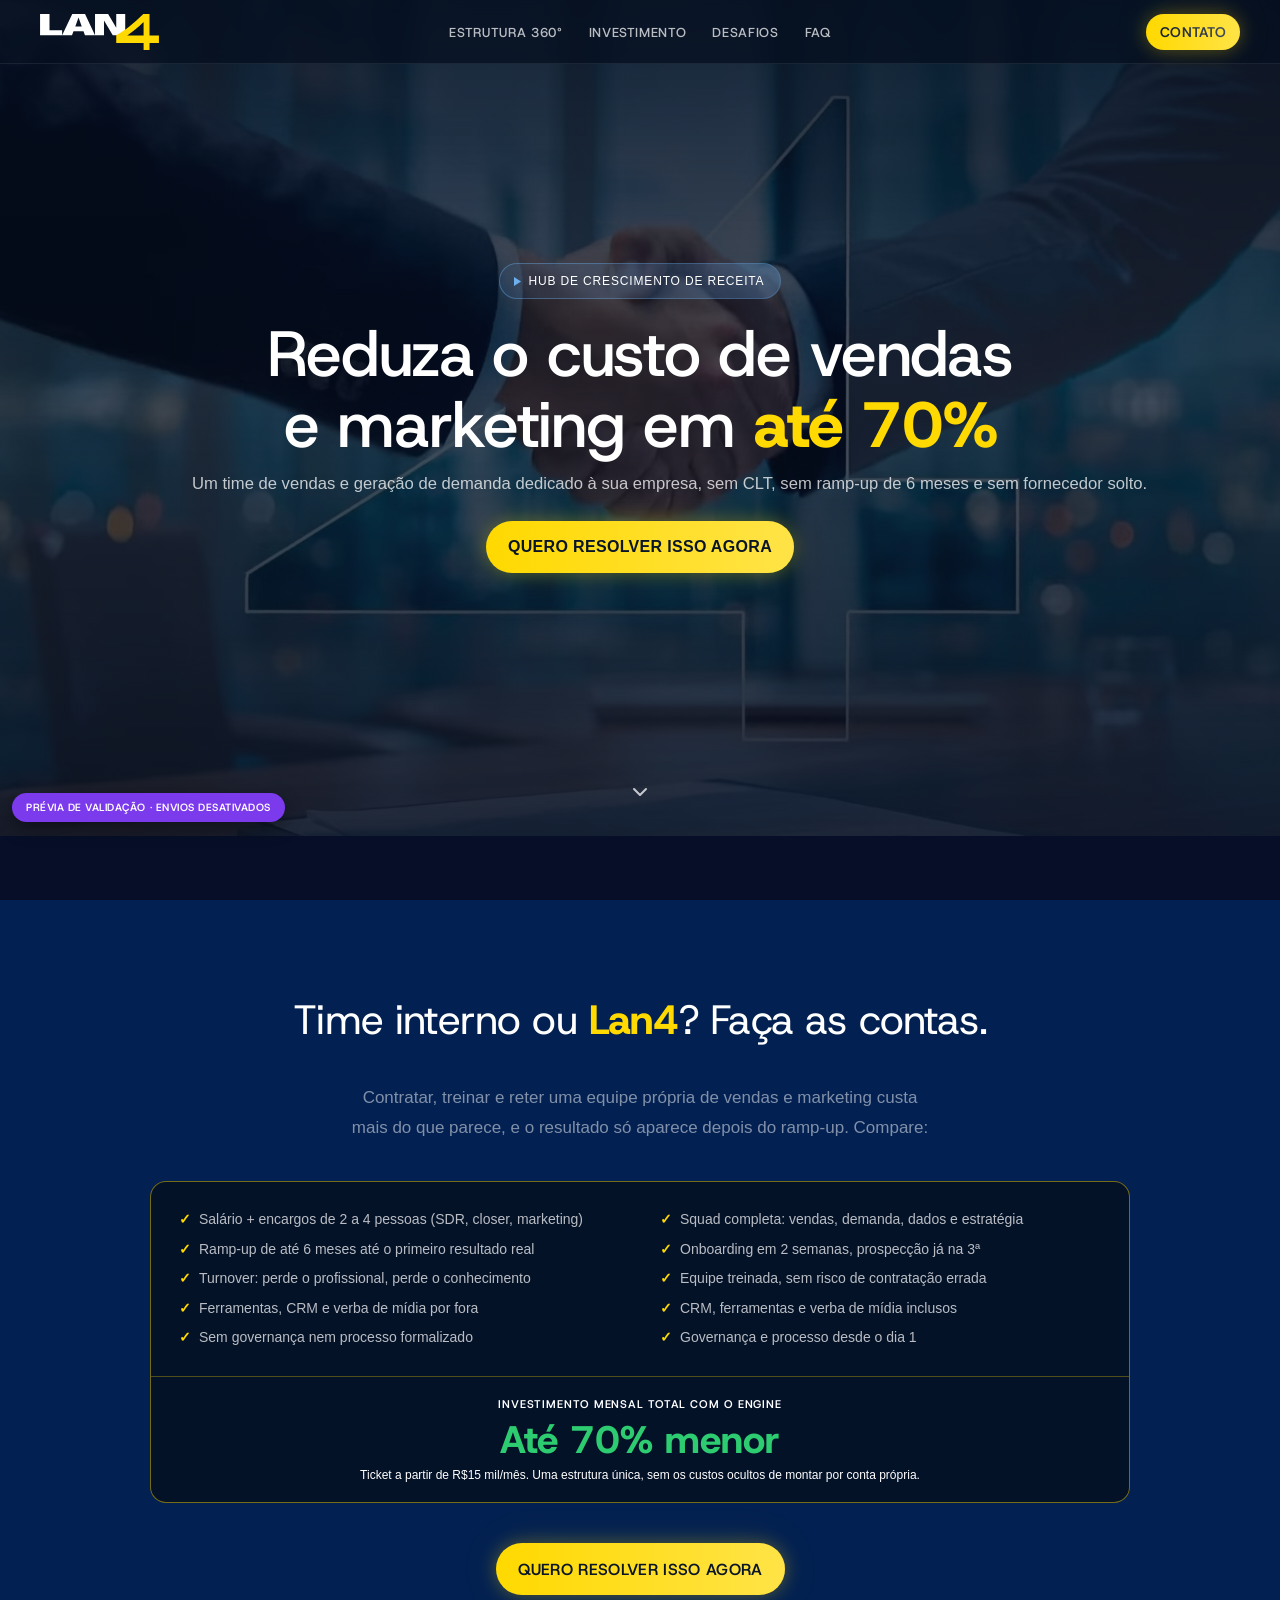
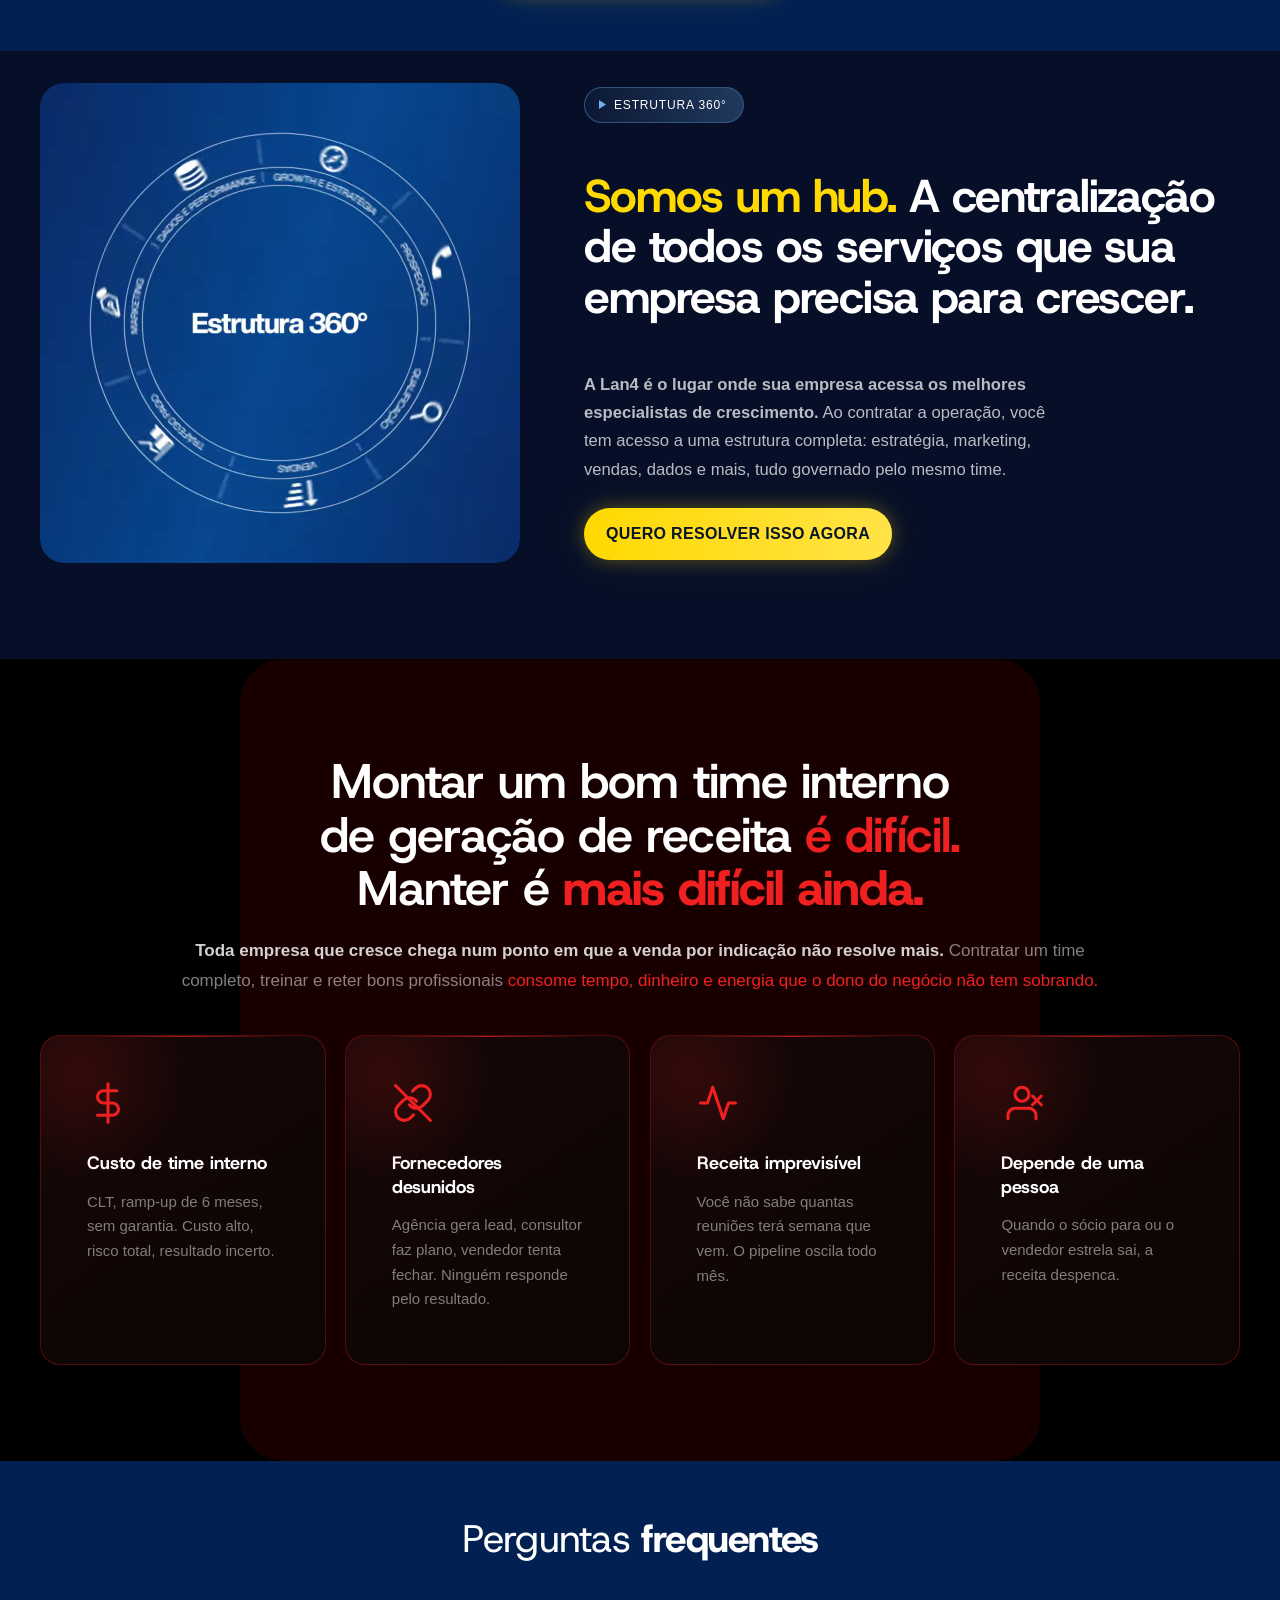
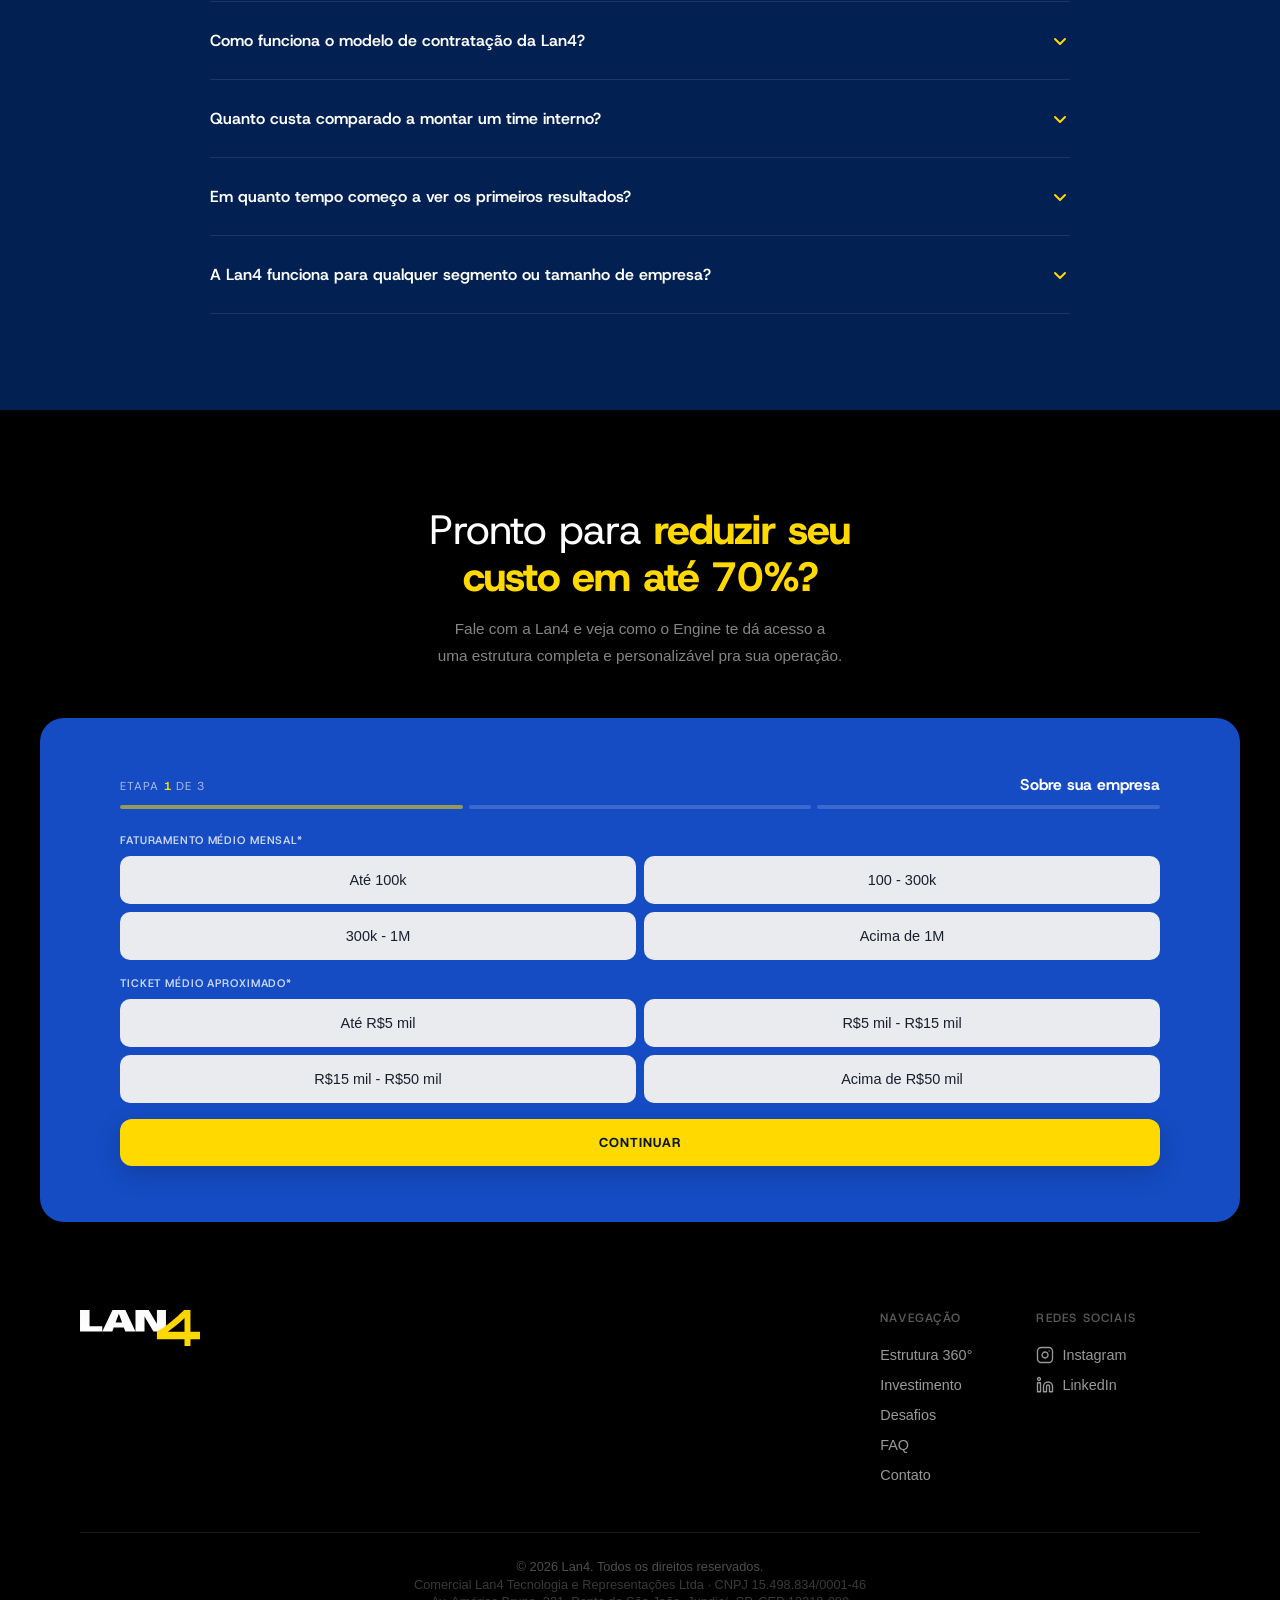
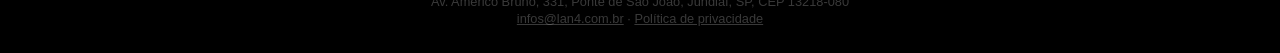
==== index.html @ f1dac4c0 "Home e LP Mídia Paga - Versão B (teste A/B): 1 promessa, 1 CTA, bloco de comparação de custo reintro" ====
<!DOCTYPE html>
<html lang="pt-BR" data-domain="marketing" data-theme="dark">
<head>
  <meta charset="UTF-8" />
  <meta name="viewport" content="width=device-width, initial-scale=1.0, maximum-scale=5" />

  <!-- Modo prévia: fora de lan4.com.br (ex.: GitHub Pages) o GTM não carrega
       e o main.js não envia conversões ao RD — nenhum teste polui GA4/Ads/RD. -->
  <script>window.LAN4_PREVIEW = !/(^|\.)lan4\.com\.br$/.test(location.hostname);
  if (window.LAN4_PREVIEW) { var m = document.createElement('meta'); m.name = 'robots'; m.content = 'noindex,nofollow'; document.head.appendChild(m); }</script>

  <!-- Google Tag Manager -->
  <script>if (!window.LAN4_PREVIEW) (function(w,d,s,l,i){w[l]=w[l]||[];w[l].push({'gtm.start':
  new Date().getTime(),event:'gtm.js'});var f=d.getElementsByTagName(s)[0],
  j=d.createElement(s),dl=l!='dataLayer'?'&l='+l:'';j.async=true;j.src=
  'https://www.googletagmanager.com/gtm.js?id='+i+dl;f.parentNode.insertBefore(j,f);
  })(window,document,'script','dataLayer','GTM-KK94LW4M');</script>
  <!-- End Google Tag Manager -->

  <title>LAN4 (Variante B) — Reduza o custo de vendas e marketing em até 70%</title>
  <meta name="description" content="Teste A/B: versão enxuta da home LAN4, com 1 promessa e 1 CTA. Não indexar — variante de teste, não é a página oficial.">
  <meta name="robots" content="noindex,nofollow">

  <link rel="icon" type="image/svg+xml" href="img/4.svg" />

  <!-- Fontes (Google Fonts como fallback para Suisse + JetBrains Mono) -->
  <link rel="preconnect" href="https://fonts.googleapis.com" />
  <link rel="preconnect" href="https://fonts.gstatic.com" crossorigin />
  <link href="https://fonts.googleapis.com/css2?family=Host+Grotesk:ital,wght@0,300..800;1,300..800&family=Inter:wght@400;500;600&family=JetBrains+Mono:wght@400;500&display=swap" rel="stylesheet" />

  <!-- Design tokens (reaproveitados do site original) -->
  <link rel="stylesheet" href="css/tokens.css" />
  <link rel="stylesheet" href="css/components.css" />
  <!-- Overrides da Versão B: remove carrossel de serviços, BUs e ajusta layout -->
  <link rel="stylesheet" href="css/variant-b.css" />

  <!-- Schema.org — Organization (desambiguação de entidade) -->
  <script type="application/ld+json">
  {
    "@context": "https://schema.org",
    "@type": "Organization",
    "@id": "https://lan4.com.br/#organization",
    "name": "LAN4",
    "legalName": "Comercial Lan4 Tecnologia e Representações Ltda",
    "url": "https://lan4.com.br/",
    "logo": "https://lan4.com.br/img/4.svg",
    "description": "Hub de crescimento de receita para empresas B2B: time de vendas dedicado (SDRs e closers), geração de demanda, dados e camada estratégica num único ecossistema.",
    "taxID": "15.498.834/0001-46",
    "email": "infos@lan4.com.br",
    "foundingDate": "2012-03-21",
    "address": {
      "@type": "PostalAddress",
      "streetAddress": "Av. Américo Bruno, 331",
      "addressLocality": "Jundiaí",
      "addressRegion": "SP",
      "postalCode": "13218-080",
      "addressCountry": "BR"
    },
    "areaServed": "BR",
    "sameAs": [
      "https://www.instagram.com/lan4br/",
      "https://www.linkedin.com/company/lan4sales/"
    ],
    "knowsAbout": [
      "terceirização de vendas B2B",
      "geração de demanda B2B",
      "SDR terceirizado",
      "receita previsível",
      "agentes de IA para vendas"
    ]
  }
  </script>

  <!-- Schema.org — FAQPage (espelha o FAQ visível da página) -->
  <script type="application/ld+json">
  {
    "@context": "https://schema.org",
    "@type": "FAQPage",
    "mainEntity": [
      {
        "@type": "Question",
        "name": "Como funciona o modelo de contratação da Lan4?",
        "acceptedAnswer": {
          "@type": "Answer",
          "text": "A Lan4 funciona como um hub: você contrata o Engine e tem acesso à estrutura completa, squad dedicada, tecnologia e processos, sempre personalizada pra sua operação. Sem CLT, sem encargos, sem ramp-up de seis meses. A equipe já entra treinada e integrada ao seu processo desde o primeiro dia."
        }
      },
      {
        "@type": "Question",
        "name": "Em quanto tempo começo a ver os primeiros resultados?",
        "acceptedAnswer": {
          "@type": "Answer",
          "text": "O onboarding leva em média duas semanas. A partir da terceira semana já há prospecção ativa rodando. Resultados concretos de pipeline aparecem entre 30 e 60 dias, dependendo do ciclo de venda do seu produto."
        }
      },
      {
        "@type": "Question",
        "name": "Quanto custa comparado a montar um time interno?",
        "acceptedAnswer": {
          "@type": "Answer",
          "text": "Em média, até 70% menos do que contratar, treinar e manter uma equipe própria de vendas e marketing, sem CLT, sem encargos e sem os 6 meses de ramp-up até o primeiro resultado."
        }
      },
      {
        "@type": "Question",
        "name": "A Lan4 funciona para qualquer segmento ou tamanho de empresa?",
        "acceptedAnswer": {
          "@type": "Answer",
          "text": "Focamos em empresas B2B que já validaram o produto mas precisam escalar a aquisição. Atendemos SaaS, consultorias, serviços empresariais, indústria e varejo B2B desde startups em crescimento até empresas consolidadas que querem profissionalizar a operação."
        }
      }
    ]
  }
  </script>

  <style>
    .lf-consent{display:flex;gap:.55rem;align-items:flex-start;margin:.9rem 0 .2rem;font-size:.8rem;line-height:1.45;opacity:.85;cursor:pointer}
    .lf-consent input{margin-top:.2rem;flex:none;accent-color:#FFD900}
    .lf-consent a{color:#FFD900;text-decoration:underline}
    .footer-bottom p{margin:.15rem 0}
    .footer-legal{font-size:.8rem;opacity:.75}
    .footer-legal a{color:inherit;text-decoration:underline}
    /* ── Formulário multi-etapas (CRO) ─────────────────────────────── */
    .lf-wrap{scroll-margin-top:90px}
    .lf-step{display:none;border:0;padding:0;margin:0;min-width:0}
    .lf-step.is-active{display:block;animation:lfStepIn .28s ease}
    @keyframes lfStepIn{from{opacity:0;transform:translateX(14px)}to{opacity:1;transform:none}}
    @media (prefers-reduced-motion:reduce){.lf-step.is-active{animation:none}}
    .lf-progress{margin-bottom:1.5rem}
    .lf-progress-meta{display:flex;justify-content:space-between;align-items:baseline;gap:1rem;margin-bottom:.6rem;font-family:'Host Grotesk',sans-serif}
    .lf-progress-count{font-size:.72rem;letter-spacing:.08em;text-transform:uppercase;color:rgba(255,255,255,.6);white-space:nowrap}
    .lf-progress-count b{color:#FFD900}
    .lf-progress-title{font-size:.98rem;font-weight:700;color:#fff;text-align:right}
    .lf-progress-track{display:flex;gap:6px}
    .lf-progress-seg{flex:1;height:4px;border-radius:99px;background:rgba(255,255,255,.16);transition:background .3s ease}
    .lf-progress-seg.is-active{background:rgba(255,217,0,.55)}
    .lf-progress-seg.is-done{background:#FFD900}
    .lf-label{display:block;font-family:'Host Grotesk',sans-serif;font-size:11px;font-weight:600;letter-spacing:.08em;text-transform:uppercase;color:rgba(255,255,255,.78);margin-bottom:9px}
    .lf-options{display:grid;gap:8px}
    .lf-options--2col{grid-template-columns:1fr 1fr}
    @media (max-width:380px){.lf-options--2col{grid-template-columns:1fr}}
    .lf-opt{position:relative;display:block;cursor:pointer;margin-bottom:0}
    .lf-opt input{position:absolute;opacity:0;pointer-events:none}
    .lf-group label.lf-opt{text-transform:none;letter-spacing:normal;font-family:'CreatoDisplay',sans-serif;font-size:14.5px;font-weight:400;color:inherit;margin-bottom:0}
    .lf-opt span{display:flex;align-items:center;justify-content:center;text-align:center;min-height:48px;padding:10px 12px;border-radius:10px;background:#E9EBEF;color:#1a1f2c;font-size:14.5px;line-height:1.25;border:1.5px solid transparent;transition:border-color .15s ease,background .15s ease,box-shadow .15s ease}
    .lf-opt input:checked+span{background:#FFD900;border-color:#FFD900;color:#0a1628;box-shadow:0 4px 14px rgba(255,217,0,.35);font-weight:700}
    .lf-opt input:checked+span::before{content:'✓';font-weight:800;margin-right:8px}
    .lf-opt input:focus-visible+span{border-color:#154CC4}
    .lf-nav{display:flex;gap:10px;align-items:stretch;margin-top:.4rem}
    .lf-nav .lf-btn{flex:1;margin-top:0}
    .lf-back{flex:none;background:none;border:1px solid rgba(255,255,255,.25);color:rgba(255,255,255,.85);border-radius:12px;padding:14px 18px;font-family:'Host Grotesk',sans-serif;font-size:12px;font-weight:700;letter-spacing:.06em;text-transform:uppercase;cursor:pointer;transition:border-color .15s ease}
    .lf-back:hover{border-color:rgba(255,255,255,.5)}
    .lf-step-msg{display:none;margin:0 0 .8rem;padding:11px 14px;border-radius:10px;font-size:13.5px;line-height:1.5;background:rgba(240,32,32,.1);border:1px solid rgba(240,32,32,.28);color:#f07070}
    .lf-step-hint{margin:0 0 1.1rem;font-size:.92rem;line-height:1.5;color:rgba(255,255,255,.75)}
    .lf-field-hint{display:block;margin-top:6px;font-size:.74rem;line-height:1.4;color:rgba(255,255,255,.55)}
    form.is-sent .lf-step,form.is-sent .lf-progress{display:none}
    .lan4-preview-badge{position:fixed;bottom:78px;left:12px;z-index:999;background:#7c3aed;color:#fff;border-radius:999px;font:600 10.5px/1.4 'Host Grotesk',sans-serif;letter-spacing:.05em;text-transform:uppercase;padding:7px 14px;box-shadow:0 6px 18px rgba(0,0,0,.4);pointer-events:none}
    /* Sticky CTA — apenas mobile */
    .sticky-cta{position:fixed;left:0;right:0;bottom:0;z-index:80;display:none;align-items:center;justify-content:space-between;gap:.8rem;padding:.65rem 1rem;padding-bottom:calc(.65rem + env(safe-area-inset-bottom));background:rgba(7,14,29,.96);backdrop-filter:blur(8px);-webkit-backdrop-filter:blur(8px);border-top:1px solid rgba(255,217,0,.35);transform:translateY(110%);transition:transform .3s ease}
    .sticky-cta.is-visible{transform:translateY(0)}
    .sticky-cta-text{font-size:.78rem;line-height:1.3;color:#fff;opacity:.92}
    .sticky-cta-text strong{color:#FFD900;display:block;font-size:.88rem}
    .sticky-cta-btn{flex:none;background:#FFD900;color:#0A1428;font-weight:700;font-size:.88rem;padding:.7rem 1.15rem;border-radius:999px;text-decoration:none;white-space:nowrap}
    @media (max-width:768px){.sticky-cta{display:flex}}
  </style>
</head>

<body>

  <!-- Google Tag Manager (noscript) -->
  <noscript><iframe src="https://www.googletagmanager.com/ns.html?id=GTM-KK94LW4M"
  height="0" width="0" style="display:none;visibility:hidden"></iframe></noscript>
  <!-- End Google Tag Manager (noscript) -->

  <!-- ════════════════════════════════════════════════
       NAVBAR / HEADER (enxuto — sem link de Ecossistema/BUs)
  ════════════════════════════════════════════════ -->
  <header class="header" role="banner">
    <div class="container">
      <div class="header-inner">

        <a class="logo-link" href="#" aria-label="LAN4">
          <span class="logo-svg-wrap">
            <svg class="logo-svg" xmlns="http://www.w3.org/2000/svg" viewBox="0 0 824.39 249.66" aria-hidden="true" focusable="false">
              <g class="logo-lan">
                <path d="M65.49,0v112.53h87.52v35.51H0V0h65.49Z"/>
                <path d="M153.01,148.03L223.31,0h88.61l69.21,148.03h-69.91l-10.09-28h-69.29l-10.32,28h-68.51ZM288.95,86.28l-22.11-61.23-22.5,61.23h44.62Z"/>
                <path d="M590.55,148.03h-86.2l-60.99-103.31v103.31h-62.23V0h90.86l56.33,94.88V0h62.23v148.03Z"/>
              </g>
              <g class="logo-icon">
                <path d="M528.32,147.7c26.95-14.09,57.22-34.45,90.82-61.08,33.59-26.63,65.8-55.51,96.64-86.63h43.24v148.87s65.37,0,65.37,0v52.15h-65.37s0,48.64,0,48.64h-41.03v-48.64s-189.67,0-189.67,0v-53.32ZM657.55,108.69c-21.52,17.34-39.59,30.73-54.21,40.18h114.65s0-93.83,0-93.83c-18.77,18.42-38.92,36.3-60.44,53.65Z"/>
              </g>
            </svg>
          </span>
        </a>

        <nav class="nav-center" aria-label="primary">
          <ul class="nav-links">
            <li><a class="nav-link" href="#estrutura">Estrutura 360°</a></li>
            <li><a class="nav-link" href="#comparativo">Investimento</a></li>
            <li><a class="nav-link" href="#o-que-resolvemos">Desafios</a></li>
            <li><a class="nav-link" href="#faq">FAQ</a></li>
          </ul>
        </nav>

        <div class="nav-ctas">
          <a class="btn btn-sm btn-solid btn-contato" href="#contato" data-cta="nav-contato" data-cta-location="navbar">Contato</a>
        </div>

        <button class="menu-toggle" aria-label="Abrir menu" aria-expanded="false">
          <span class="menu-toggle-bars">
            <span></span>
            <span></span>
            <span></span>
          </span>
        </button>

      </div>
    </div>
  </header>

  <div class="mobile-panel" id="mobilePanel">
    <nav class="mobile-panel-nav">
      <ul class="mobile-panel-links">
        <li><a class="mobile-panel-link" href="#estrutura">Estrutura 360°</a></li>
        <li><a class="mobile-panel-link" href="#comparativo">Investimento</a></li>
        <li><a class="mobile-panel-link" href="#o-que-resolvemos">Desafios</a></li>
        <li><a class="mobile-panel-link" href="#faq">FAQ</a></li>
      </ul>
      <div class="mobile-panel-cta">
        <a class="btn btn-lg btn-solid" href="#contato" data-cta="menu-mobile-contato" data-cta-location="menu-mobile">Contato</a>
      </div>
    </nav>
  </div>

<!-- ════════════════════════════════════════════════
     MAIN / HERO — 1 promessa, 1 CTA dominante
════════════════════════════════════════════════ -->
  <main>
    <div class="hero-pin">
      <div class="hero">
        <section class="hero-top">
          <video class="hero-video-bg is-active" autoplay muted loop playsinline preload="auto" aria-hidden="true">
            <source src="video/Site%20video%20fundo%20lan4.webm" type="video/webm">
          </video>
          <div class="hero-video-overlay" aria-hidden="true"></div>
          <div class="container">

            <div class="hero-content">

              <div class="hero-badge">
                <div class="hero-badge-inner">
                  <span class="badge-icon" aria-hidden="true">
                    <svg width="7" height="9" viewBox="0 0 7 9" fill="currentColor"><path d="M0 0L7 4.5L0 9Z"/></svg>
                  </span>
                  <p class="badge-text">Hub de Crescimento de Receita</p>
                </div>
              </div>

              <h1 class="hero-h1 f-marketing-display-xl">
                Reduza o custo de vendas e marketing em <span class="destaque-h1">até 70%</span>
              </h1>

              <p class="hero-h2">Um time de vendas e geração de demanda dedicado à sua empresa, sem CLT, sem ramp-up de 6 meses e sem fornecedor solto.</p>

              <div class="hero-ctas">
                <a class="btn btn-lg btn-solid" href="#contato" data-cta="hero-conhecer-hub" data-cta-location="hero" data-pointer-glow>
                  <span class="label" style="text-transform:uppercase">Quero resolver isso agora</span>
                  <div class="pointer-glow" aria-hidden="true"></div>
                </a>
              </div>
            </div>

          </div><!-- /.container -->

          <a class="hero-scroll-indicator" href="#comparativo" aria-label="Rolar para baixo">
            <svg width="24" height="24" viewBox="0 0 24 24" fill="none" stroke="currentColor" stroke-width="2" stroke-linecap="round" stroke-linejoin="round"><polyline points="6 9 12 15 18 9"/></svg>
          </a>
        </section>
      </div><!-- /.hero -->
    </div><!-- /.hero-pin -->

    <!-- ════════════════════════════════════════════════
         COMPARATIVO DE CUSTO — bloco reintroduzido
    ════════════════════════════════════════════════ -->
    <section class="compare-section" id="comparativo">
      <div class="container">

        <h2 class="compare-title reveal">Time interno ou <strong>Lan4</strong>? Faça as contas.</h2>
        <p class="problems-sub reveal" style="max-width:640px;margin:0 auto 2.4rem;text-align:center">Contratar, treinar e reter uma equipe própria de vendas e marketing custa mais do que parece, e o resultado só aparece depois do ramp-up. Compare:</p>

        <div class="compare-single reveal" style="--reveal-delay:.12s">
          <div class="compare-card compare-card--engine">
            <div class="compare-card-body">
              <div class="compare-list-cols">
                <ul class="compare-list compare-list--checks" aria-label="Time interno (CLT)">
                  <li>Salário + encargos de 2 a 4 pessoas (SDR, closer, marketing)</li>
                  <li>Ramp-up de até 6 meses até o primeiro resultado real</li>
                  <li>Turnover: perde o profissional, perde o conhecimento</li>
                  <li>Ferramentas, CRM e verba de mídia por fora</li>
                  <li>Sem governança nem processo formalizado</li>
                </ul>
                <ul class="compare-list compare-list--checks" aria-label="Engine Lan4">
                  <li>Squad completa: vendas, demanda, dados e estratégia</li>
                  <li>Onboarding em 2 semanas, prospecção já na 3ª</li>
                  <li>Equipe treinada, sem risco de contratação errada</li>
                  <li>CRM, ferramentas e verba de mídia inclusos</li>
                  <li>Governança e processo desde o dia 1</li>
                </ul>
              </div>
            </div>
            <div class="compare-card-footer compare-card-footer--engine">
              <p class="compare-footer-label">Investimento mensal total com o Engine</p>
              <p class="compare-footer-value compare-footer-value--green">Até 70% menor</p>
              <p class="compare-footer-sub">Ticket a partir de R$15 mil/mês. Uma estrutura única, sem os custos ocultos de montar por conta própria.</p>
            </div>
          </div>
        </div><!-- /.compare-single -->

        <div class="compare-cta reveal" style="--reveal-delay:.22s">
          <a class="btn btn-lg btn-solid btn-contato" href="#contato" data-cta="quero-entender-metodo" data-cta-location="comparativo-engine" data-pointer-glow>
            <span class="label">Quero resolver isso agora</span>
            <div class="pointer-glow" aria-hidden="true"></div>
          </a>
        </div>

      </div>
    </section>

    <!-- ════════════════════════════════════════════════
         ESTRUTURA 360° — Mandala (sem carrossel de serviços)
    ════════════════════════════════════════════════ -->
    <section class="mandala-section" id="estrutura">
      <div class="container">
        <div class="mandala-grid">

          <div class="mandala-video-wrap reveal">
            <video class="mandala-video" autoplay muted loop playsinline aria-hidden="true">
              <source src="video/Mandala%20final%20fundo%20azul.webm" type="video/webm">
            </video>
          </div>

          <div class="mandala-content">
            <div class="mandala-text-block reveal" style="--reveal-delay:.08s">
              <div class="hero-badge mandala-eyebrow">
                <div class="hero-badge-inner">
                  <span class="badge-icon" aria-hidden="true">
                    <svg width="7" height="9" viewBox="0 0 7 9" fill="currentColor"><path d="M0 0L7 4.5L0 9Z"/></svg>
                  </span>
                  <p class="badge-text">Estrutura 360°</p>
                </div>
              </div>
            </div>
            <div class="mandala-text-block reveal" style="--reveal-delay:.16s">
              <h2 class="mandala-title"><span class="mandala-accent">Somos um hub.</span> A centralização de todos os serviços que sua empresa precisa para crescer.</h2>
            </div>
            <div class="mandala-text-block reveal" style="--reveal-delay:.24s">
              <p class="mandala-sub"><strong>A Lan4 é o lugar onde sua empresa acessa os melhores especialistas de crescimento.</strong> Ao contratar a operação, você tem acesso a uma estrutura completa: estratégia, marketing, vendas, dados e mais, tudo governado pelo mesmo time.</p>
            </div>
            <div class="mandala-text-block reveal" style="--reveal-delay:.3s">
              <a class="btn btn-lg btn-solid" href="#contato" data-cta="mandala-conhecer-estrutura" data-cta-location="mandala" data-pointer-glow>
                <span class="label" style="text-transform:uppercase">Quero resolver isso agora</span>
                <div class="pointer-glow" aria-hidden="true"></div>
              </a>
            </div>
          </div>

        </div>
      </div>
    </section>

    <!-- ════════════════════════════════════════════════
         O QUE RESOLVEMOS — 4 dores mais fortes (sem carrossel infinito)
    ════════════════════════════════════════════════ -->
    <section class="problems-section" id="o-que-resolvemos">

      <div class="problems-section-bg" aria-hidden="true"></div>

      <div class="container">
        <header class="problems-header reveal">
          <h2 class="problems-title">
            Montar um bom time interno de geração de receita <span class="prob-accent">é difícil.</span><br>
            Manter é <span class="prob-accent prob-heavy">mais difícil ainda.</span>
          </h2>
          <p class="problems-sub">
            <strong>Toda empresa que cresce chega num ponto em que a venda por indicação não resolve mais.</strong>
            Contratar um time completo, treinar e reter bons profissionais
            <span class="prob-accent">consome tempo, dinheiro e energia que o dono do negócio não tem sobrando.</span>
          </p>
        </header>

        <div class="problems-grid reveal" style="--reveal-delay:.18s;display:grid;grid-template-columns:repeat(auto-fit,minmax(240px,1fr));gap:1.2rem;margin-top:2.4rem">

          <article class="prob-card">
            <span class="prob-card-icon">
              <svg viewBox="0 0 24 24" fill="none" stroke="currentColor" stroke-width="1.75" stroke-linecap="round" stroke-linejoin="round">
                <line x1="12" y1="1" x2="12" y2="23"/>
                <path d="M17 5H9.5a3.5 3.5 0 0 0 0 7h5a3.5 3.5 0 0 1 0 7H6"/>
              </svg>
            </span>
            <h3 class="prob-card-title">Custo de time interno</h3>
            <p class="prob-card-text">CLT, ramp-up de 6 meses, sem garantia. Custo alto, risco total, resultado incerto.</p>
          </article>

          <article class="prob-card">
            <span class="prob-card-icon">
              <svg viewBox="0 0 24 24" fill="none" stroke="currentColor" stroke-width="1.75" stroke-linecap="round" stroke-linejoin="round">
                <path d="M10 13a5 5 0 0 0 7.54.54l3-3a5 5 0 0 0-7.07-7.07l-1.72 1.71"/>
                <path d="M14 11a5 5 0 0 0-7.54-.54l-3 3a5 5 0 0 0 7.07 7.07l1.71-1.71"/>
                <line x1="2" y1="2" x2="22" y2="22"/>
              </svg>
            </span>
            <h3 class="prob-card-title">Fornecedores desunidos</h3>
            <p class="prob-card-text">Agência gera lead, consultor faz plano, vendedor tenta fechar. Ninguém responde pelo resultado.</p>
          </article>

          <article class="prob-card">
            <span class="prob-card-icon">
              <svg viewBox="0 0 24 24" fill="none" stroke="currentColor" stroke-width="1.75" stroke-linecap="round" stroke-linejoin="round">
                <polyline points="22 12 18 12 15 21 9 3 6 12 2 12"/>
              </svg>
            </span>
            <h3 class="prob-card-title">Receita imprevisível</h3>
            <p class="prob-card-text">Você não sabe quantas reuniões terá semana que vem. O pipeline oscila todo mês.</p>
          </article>

          <article class="prob-card">
            <span class="prob-card-icon">
              <svg viewBox="0 0 24 24" fill="none" stroke="currentColor" stroke-width="1.75" stroke-linecap="round" stroke-linejoin="round">
                <path d="M20 21v-2a4 4 0 0 0-4-4H8a4 4 0 0 0-4 4v2"/>
                <circle cx="12" cy="7" r="4"/>
                <line x1="18" y1="8" x2="23" y2="13"/>
                <line x1="23" y1="8" x2="18" y2="13"/>
              </svg>
            </span>
            <h3 class="prob-card-title">Depende de uma pessoa</h3>
            <p class="prob-card-text">Quando o sócio para ou o vendedor estrela sai, a receita despenca.</p>
          </article>

        </div>
      </div>
    </section>

    <!-- ════════════════════════════════════════════════
         FAQ — reduzido às perguntas mais decisivas
    ════════════════════════════════════════════════ -->
    <section class="faq-section" id="faq">
      <div class="container">

        <h2 class="faq-title reveal">Perguntas <strong>frequentes</strong></h2>

        <div class="faq-list reveal" style="--reveal-delay:.1s">

          <div class="faq-item">
            <button class="faq-question" aria-expanded="false">
              <span>Como funciona o modelo de contratação da Lan4?</span>
              <svg class="faq-chevron" viewBox="0 0 20 20" fill="none" stroke="currentColor" stroke-width="2" stroke-linecap="round" stroke-linejoin="round" aria-hidden="true">
                <polyline points="5 8 10 13 15 8"/>
              </svg>
            </button>
            <div class="faq-answer">
              <div class="faq-answer-inner">
                <p class="faq-answer-text">Você contrata o Engine e tem acesso à estrutura completa: squad dedicada, tecnologia e processos, sempre personalizada pra sua operação. Sem CLT, sem encargos, sem ramp-up de seis meses.</p>
              </div>
            </div>
          </div>

          <div class="faq-item">
            <button class="faq-question" aria-expanded="false">
              <span>Quanto custa comparado a montar um time interno?</span>
              <svg class="faq-chevron" viewBox="0 0 20 20" fill="none" stroke="currentColor" stroke-width="2" stroke-linecap="round" stroke-linejoin="round" aria-hidden="true">
                <polyline points="5 8 10 13 15 8"/>
              </svg>
            </button>
            <div class="faq-answer">
              <div class="faq-answer-inner">
                <p class="faq-answer-text">Em média, até 70% menos do que contratar, treinar e manter uma equipe própria, sem CLT, sem encargos e sem os 6 meses de ramp-up até o primeiro resultado.</p>
              </div>
            </div>
          </div>

          <div class="faq-item">
            <button class="faq-question" aria-expanded="false">
              <span>Em quanto tempo começo a ver os primeiros resultados?</span>
              <svg class="faq-chevron" viewBox="0 0 20 20" fill="none" stroke="currentColor" stroke-width="2" stroke-linecap="round" stroke-linejoin="round" aria-hidden="true">
                <polyline points="5 8 10 13 15 8"/>
              </svg>
            </button>
            <div class="faq-answer">
              <div class="faq-answer-inner">
                <p class="faq-answer-text">O onboarding leva em média duas semanas. A partir da terceira semana já há prospecção ativa rodando. Resultados concretos de pipeline aparecem entre 30 e 60 dias.</p>
              </div>
            </div>
          </div>

          <div class="faq-item">
            <button class="faq-question" aria-expanded="false">
              <span>A Lan4 funciona para qualquer segmento ou tamanho de empresa?</span>
              <svg class="faq-chevron" viewBox="0 0 20 20" fill="none" stroke="currentColor" stroke-width="2" stroke-linecap="round" stroke-linejoin="round" aria-hidden="true">
                <polyline points="5 8 10 13 15 8"/>
              </svg>
            </button>
            <div class="faq-answer">
              <div class="faq-answer-inner">
                <p class="faq-answer-text">Focamos em empresas B2B que já validaram o produto mas precisam escalar a aquisição: SaaS, consultorias, serviços empresariais, indústria e varejo B2B.</p>
              </div>
            </div>
          </div>

        </div><!-- /.faq-list -->
      </div>
    </section>

    <!-- ════════════════════════════════════════════════
         FORMULÁRIO — MANTIDO exatamente igual (multi-step 3 etapas)
    ════════════════════════════════════════════════ -->
    <section class="contato-section mandala-form-section" id="contato">
      <div class="container">
        <div class="contato-header reveal">
          <h2 class="contato-title">Pronto para <span class="destaque-h1"><strong>reduzir seu custo em até 70%?</strong></span></h2>
          <p class="contato-sub">Fale com a Lan4 e veja como o Engine te dá acesso a uma estrutura completa e personalizável pra sua operação.</p>
        </div>
        <div class="lf-wrap reveal" style="--reveal-delay:.12s">
          <form id="lf2" novalidate data-rd-id="lan4-servicos-cta">
            <div class="lf-progress">
              <div class="lf-progress-meta">
                <span class="lf-progress-count">Etapa <b data-step-current>1</b> de 3</span>
                <span class="lf-progress-title" data-step-title>Sobre sua empresa</span>
              </div>
              <div class="lf-progress-track" aria-hidden="true">
                <span class="lf-progress-seg is-active"></span><span class="lf-progress-seg"></span><span class="lf-progress-seg"></span>
              </div>
            </div>

            <fieldset class="lf-step is-active" data-step-name="empresa" data-step-title="Sobre sua empresa"
                      data-req="faturamento:Faturamento médio mensal,ticket:Ticket médio aproximado">
              <div class="lf-group" role="radiogroup" aria-label="Faturamento médio mensal">
                <span class="lf-label">Faturamento médio mensal*</span>
                <div class="lf-options lf-options--2col">
                  <label class="lf-opt"><input type="radio" name="faturamento" value="Até 100k"><span>Até 100k</span></label>
                  <label class="lf-opt"><input type="radio" name="faturamento" value="100 - 300k"><span>100 - 300k</span></label>
                  <label class="lf-opt"><input type="radio" name="faturamento" value="300k - 1M"><span>300k - 1M</span></label>
                  <label class="lf-opt"><input type="radio" name="faturamento" value="Acima de 1M"><span>Acima de 1M</span></label>
                </div>
              </div>
              <div class="lf-group" role="radiogroup" aria-label="Ticket médio aproximado">
                <span class="lf-label">Ticket médio aproximado*</span>
                <div class="lf-options lf-options--2col">
                  <label class="lf-opt"><input type="radio" name="ticket" value="Até R$5 mil"><span>Até R$5 mil</span></label>
                  <label class="lf-opt"><input type="radio" name="ticket" value="R$5 mil - R$15 mil"><span>R$5 mil - R$15 mil</span></label>
                  <label class="lf-opt"><input type="radio" name="ticket" value="R$15 mil - R$50 mil"><span>R$15 mil - R$50 mil</span></label>
                  <label class="lf-opt"><input type="radio" name="ticket" value="Acima de R$50 mil"><span>Acima de R$50 mil</span></label>
                </div>
              </div>
              <div class="lf-step-msg" role="alert"></div>
              <div class="lf-nav">
                <button type="button" class="lf-btn lf-next">Continuar</button>
              </div>
            </fieldset>

            <fieldset class="lf-step" data-step-name="cargo" data-step-title="Sobre você"
                      data-req="cargo:Cargo">
              <div class="lf-group" role="radiogroup" aria-label="Cargo">
                <span class="lf-label">Qual o seu cargo?*</span>
                <div class="lf-options lf-options--2col">
                  <label class="lf-opt"><input type="radio" name="cargo" value="CEO / Sócio"><span>CEO / Sócio</span></label>
                  <label class="lf-opt"><input type="radio" name="cargo" value="Diretor Comercial"><span>Diretor Comercial</span></label>
                  <label class="lf-opt"><input type="radio" name="cargo" value="Gerente de Vendas"><span>Gerente de Vendas</span></label>
                  <label class="lf-opt"><input type="radio" name="cargo" value="SDR / BDR"><span>SDR / BDR</span></label>
                  <label class="lf-opt"><input type="radio" name="cargo" value="Analista Comercial"><span>Analista Comercial</span></label>
                  <label class="lf-opt"><input type="radio" name="cargo" value="Outro"><span>Outro</span></label>
                </div>
              </div>
              <div class="lf-step-msg" role="alert"></div>
              <div class="lf-nav">
                <button type="button" class="lf-back">Voltar</button>
                <button type="button" class="lf-btn lf-next">Continuar</button>
              </div>
            </fieldset>

            <fieldset class="lf-step" data-step-name="contato" data-step-title="Seus dados de contato"
                      data-req="nome:Nome,email:Email,telefone:Telefone,empresa:Empresa,lgpd_consent:Autorização de contato (LGPD)">
              <p class="lf-step-hint">Última etapa: diga pra quem o nosso time deve retornar.</p>
              <div class="lf-row">
                <div class="lf-group"><label for="lf2-nome">Nome*</label><input id="lf2-nome" name="nome" type="text" autocomplete="name" placeholder="Seu nome completo"></div>
                <div class="lf-group"><label for="lf2-email">Email*</label><input id="lf2-email" name="email" type="email" autocomplete="email" placeholder="seu@email.com"></div>
              </div>
              <div class="lf-row">
                <div class="lf-group">
                  <label for="lf2-tel">Telefone*</label>
                  <input id="lf2-tel" name="telefone" type="tel" inputmode="numeric" autocomplete="tel-national" placeholder="11998765432">
                  <span class="lf-field-hint">Usamos seu WhatsApp só para retornar este contato.</span>
                </div>
                <div class="lf-group"><label for="lf2-empresa">Empresa*</label><input id="lf2-empresa" name="empresa" type="text" autocomplete="organization" placeholder="Nome da sua empresa"></div>
              </div>
              <label class="lf-consent">
                <input type="checkbox" name="lgpd_consent">
                <span>Autorizo a LAN4 a usar meus dados para retornar este contato, conforme a <a href="/politica-de-privacidade/" target="_blank" rel="noopener">política de privacidade</a>.</span>
              </label>
              <div class="lf-step-msg" role="alert"></div>
              <div class="lf-nav">
                <button type="button" class="lf-back">Voltar</button>
                <button type="submit" class="lf-btn">Enviar</button>
              </div>
            </fieldset>

            <div class="lf-msg" id="lf2-msg"></div>
          </form>
        </div>
      </div>
    </section>

  </main>

  <!-- ════════════════════════════════════════════════
       FOOTER (sem lista de 10 serviços/popups — enxuto)
  ════════════════════════════════════════════════ -->
  <footer class="site-footer">
    <div class="footer-inner">

      <div class="footer-top">

        <div class="footer-brand">
          <a href="#" aria-label="LAN4">
            <svg class="footer-logo" xmlns="http://www.w3.org/2000/svg" viewBox="0 0 824.39 249.66" aria-hidden="true" focusable="false">
              <g fill="#fff">
                <path d="M65.49,0v112.53h87.52v35.51H0V0h65.49Z"/>
                <path d="M153.01,148.03L223.31,0h88.61l69.21,148.03h-69.91l-10.09-28h-69.29l-10.32,28h-68.51ZM288.95,86.28l-22.11-61.23-22.5,61.23h44.62Z"/>
                <path d="M590.55,148.03h-86.2l-60.99-103.31v103.31h-62.23V0h90.86l56.33,94.88V0h62.23v148.03Z"/>
              </g>
              <g fill="#FFD900">
                <path d="M528.32,147.7c26.95-14.09,57.22-34.45,90.82-61.08,33.59-26.63,65.8-55.51,96.64-86.63h43.24v148.87s65.37,0,65.37,0v52.15h-65.37s0,48.64,0,48.64h-41.03v-48.64s-189.67,0-189.67,0v-53.32ZM657.55,108.69c-21.52,17.34-39.59,30.73-54.21,40.18h114.65s0-93.83,0-93.83c-18.77,18.42-38.92,36.3-60.44,53.65Z"/>
              </g>
            </svg>
          </a>
        </div>

        <div class="footer-col">
          <h4 class="footer-col-title">Navegação</h4>
          <ul class="footer-links">
            <li><a href="#estrutura">Estrutura 360°</a></li>
            <li><a href="#comparativo">Investimento</a></li>
            <li><a href="#o-que-resolvemos">Desafios</a></li>
            <li><a href="#faq">FAQ</a></li>
            <li><a href="#contato">Contato</a></li>
          </ul>
        </div>

        <div class="footer-col">
          <h4 class="footer-col-title">Redes Sociais</h4>
          <ul class="footer-links footer-social">
            <li>
              <a href="https://www.instagram.com/lan4br/" target="_blank" rel="noopener" aria-label="Instagram da LAN4">
                <svg width="18" height="18" viewBox="0 0 24 24" fill="none" stroke="currentColor" stroke-width="1.8" stroke-linecap="round" stroke-linejoin="round" aria-hidden="true"><rect x="2" y="2" width="20" height="20" rx="5" ry="5"/><path d="M16 11.37A4 4 0 1 1 12.63 8 4 4 0 0 1 16 11.37z"/><line x1="17.5" y1="6.5" x2="17.51" y2="6.5"/></svg>
                Instagram
              </a>
            </li>
            <li>
              <a href="https://www.linkedin.com/company/lan4sales" target="_blank" rel="noopener" aria-label="LinkedIn da LAN4">
                <svg width="18" height="18" viewBox="0 0 24 24" fill="none" stroke="currentColor" stroke-width="1.8" stroke-linecap="round" stroke-linejoin="round" aria-hidden="true"><path d="M16 8a6 6 0 0 1 6 6v7h-4v-7a2 2 0 0 0-2-2 2 2 0 0 0-2 2v7h-4v-7a6 6 0 0 1 6-6z"/><rect x="2" y="9" width="4" height="12"/><circle cx="4" cy="4" r="2"/></svg>
                LinkedIn
              </a>
            </li>
          </ul>
        </div>

      </div><!-- /.footer-top -->

      <div class="footer-bottom">
        <p>© 2026 Lan4. Todos os direitos reservados.</p>
        <p class="footer-legal">Comercial Lan4 Tecnologia e Representações Ltda · CNPJ 15.498.834/0001-46</p>
        <p class="footer-legal">Av. Américo Bruno, 331, Ponte de São João, Jundiaí, SP, CEP 13218-080</p>
        <p class="footer-legal"><a href="mailto:infos@lan4.com.br">infos@lan4.com.br</a> · <a href="/politica-de-privacidade/">Política de privacidade</a></p>
      </div>

    </div><!-- /.footer-inner -->
  </footer>

  <!-- Sticky CTA (mobile) — some quando o formulário está visível -->
  <div class="sticky-cta" id="sticky-cta" aria-hidden="true">
    <span class="sticky-cta-text"><strong>Resolva isso agora</strong>Reduza até 70% do custo com vendas</span>
    <a class="sticky-cta-btn" href="#contato" data-cta="stickybar-diagnostico" data-cta-location="sticky-bar-mobile">Falar com a LAN4</a>
  </div>

  <!-- JS — reaproveitado sem modificação -->
  <script src="js/main.js" defer></script>

</body>
</html>
---- css/tokens.css ----
/*
 * Design tokens — LAN4 brand sobre estrutura liveblocks.io
 * Paleta: dark blue gradient + amarelo/dourado como accent
 */

/* ─── Paleta LAN4 ───────────────────────────────────────────────────── */
:root {
  --lan4-yellow:          #FFD900;   /* accent principal — botões, destaques */
  --lan4-yellow-hover:    #FFE433;   /* hover do botão amarelo */
  --lan4-yellow-dark:     #CCB000;   /* versão escura do amarelo */
  --lan4-blue-deep:       #050e1f;   /* azul mais escuro */
  --lan4-blue-dark:       #060F27;   /* fundo base */
  --lan4-blue-mid:        #0d2149;   /* surface raised */
  --lan4-blue-glow:       #1a3a6e;   /* glow/divider sutil */
  --lan4-blue-card:       #154CC4;   /* azul sólido vivo — cards de formulário */

  /* Surfaces */
  --lb-marketing-color-surface-200:    var(--lan4-blue-deep);
  --lb-marketing-color-surface-300:    transparent;          /* body usa o gif como bg */
  --lb-marketing-color-surface-400:    var(--lan4-blue-dark);
  --lb-marketing-color-surface-500:    rgba(9, 20, 40, .92); /* raised (dropdowns, cards) */

  /* Neutrals — mantém branco como texto */
  --lb-marketing-color-neutral-100:    rgba(255,255,255,.12); /* dividers opaque */
  --lb-marketing-color-neutral-200:    rgba(255,255,255,.35);
  --lb-marketing-color-neutral-300:    rgba(255,255,255,.55); /* subtler text */
  --lb-marketing-color-neutral-400:    rgba(255,255,255,.75); /* subtle text */
  --lb-marketing-color-neutral-500:    #fff;                  /* primary text */

  /* Neutral alpha */
  --lb-marketing-color-neutral-alpha-100: rgba(255,255,255,.06);
  --lb-marketing-color-neutral-alpha-200: rgba(255,255,255,.10);
  --lb-marketing-color-neutral-alpha-300: rgba(255,255,255,.14);
  --lb-marketing-color-neutral-alpha-400: rgba(255,255,255,.18);
  --lb-marketing-color-neutral-alpha-500: rgba(255,255,255,.22);

  /* Brand — amarelo LAN4 no lugar do purple */
  --lb-marketing-color-purple-200:     #ffe085;
  --lb-marketing-color-purple-300:     #ffd050;
  --lb-marketing-color-purple-400:     var(--lan4-yellow);
  --lb-marketing-color-purple-500:     var(--lan4-yellow-dark);
  --lb-marketing-color-purple-alpha-200: rgba(255,217,0,.08);
  --lb-marketing-color-purple-alpha-300: rgba(255,217,0,.12);
  --lb-marketing-color-purple-alpha-400: rgba(255,217,0,.16);
  --lb-marketing-color-purple-alpha-500: rgba(255,217,0,.22);

  /* Pink */
  --lb-marketing-color-pink-200:       #d097e2;
  --lb-marketing-color-pink-400:       #c551ec;
  --lb-marketing-color-pink-alpha-200: #c551ec14;
  --lb-marketing-color-pink-alpha-400: #c551ec21;

  /* Blue */
  --lb-marketing-color-blue-200:       #97bee2;
  --lb-marketing-color-blue-300:       #88bef2;
  --lb-marketing-color-blue-400:       #6cb0ef;
  --lb-marketing-color-blue-500:       #51a1ec;
  --lb-marketing-color-blue-alpha-500: #51a1ec26;

  /* Green */
  --lb-marketing-color-green-200:      #97e2d0;
  --lb-marketing-color-green-300:      #88f2d7;
  --lb-marketing-color-green-400:      #6cefce;
  --lb-marketing-color-green-500:      #51ecc5;

  /* Yellow */
  --lb-marketing-color-yellow-200:     #e2d297;
  --lb-marketing-color-yellow-300:     #f2db88;
  --lb-marketing-color-yellow-400:     #efd26c;
  --lb-marketing-color-yellow-500:     #ecca51;

  /* Red */
  --lb-marketing-color-red-400:        #ef6c6c;
  --lb-marketing-color-red-500:        #ec5151;

  /* AI Copilots accent */
  --lb-marketing-color-ai-copilots-400: #e42162;
  --lb-marketing-color-ai-copilots-500: #ec5184;

  /* Multiplayer */
  --lb-marketing-color-multiplayer-400: #6c79ef;
  --lb-marketing-color-multiplayer-500: #5160ec;

  /* Comments */
  --lb-marketing-color-comments-400:   #efad6c;
  --lb-marketing-color-comments-500:   #ec9e51;

  /* Overlay */
  --lb-marketing-color-overlay:        #0006;

  /* ─── Semantic tokens de marketing ──────────────────────────── */
  --color-marketing:                   var(--lb-marketing-color-neutral-500);
  --color-marketing-subtle:            var(--lb-marketing-color-neutral-400);
  --color-marketing-subtler:           var(--lb-marketing-color-neutral-300);
  --color-marketing-brand:             var(--lb-marketing-color-purple-400);

  --color-marketing-surface-base:      var(--lb-marketing-color-surface-300);
  --color-marketing-surface-raised:    var(--lb-marketing-color-surface-500);
  /* Botão sólido principal → amarelo LAN4 */
  --color-marketing-surface-base-inverse: var(--lan4-yellow);
  --color-marketing-surface-base-inverse-subtle: var(--lan4-yellow-hover);

  --color-marketing-surface-faded:     var(--lb-marketing-color-neutral-alpha-100);
  --color-marketing-surface-faded-bold: var(--lb-marketing-color-neutral-alpha-200);
  --color-marketing-surface-faded-bolder: var(--lb-marketing-color-neutral-alpha-300);

  --color-marketing-divider:           var(--lb-marketing-color-neutral-alpha-200);
  --color-marketing-divider-subtle:    var(--lb-marketing-color-neutral-alpha-100);
  --color-marketing-divider-bold:      var(--lb-marketing-color-neutral-alpha-300);
  --color-marketing-divider-bold-opaque: var(--lb-marketing-color-neutral-100);

  /* Texto sobre o botão amarelo → escuro */
  --color-marketing-inverse:           #0a1628;

  /* ─── Layout ─────────────────────────────────────────────────── */
  --spacing:                           0.25rem;   /* 4px base unit */
  --marketing-header-height:           calc(var(--spacing) * 16);  /* 64px */
  --spacing-inner-gutter:              calc(var(--spacing) * 4);   /* 16px mobile */
  --spacing-outer-gutter:              calc(var(--spacing) * 8);   /* 32px mobile */
  --breakpoint-sm:                     40rem;
  --breakpoint-md:                     48rem;
  --breakpoint-lg:                     64rem;
  --breakpoint-xl:                     80rem;

  /* ─── Typography ─────────────────────────────────────────────── */
  --font-inter:                        'Inter', ui-sans-serif, system-ui, sans-serif;
  --font-suisse:                       'Inter', ui-sans-serif, system-ui, sans-serif; /* fallback para Suisse (proprietária) */
  --font-mono:                         'JetBrains Mono', 'Courier New', monospace;

  /* ─── Easing ─────────────────────────────────────────────────── */
  --ease-out:                          cubic-bezier(0, 0, .2, 1);
  --ease-out-expo:                     cubic-bezier(.16, 1, .3, 1);
  --ease-out-bounce:                   cubic-bezier(.34, 1.56, .64, 1);
  --ease-in-expo:                      cubic-bezier(.95, .05, .795, .035);

  /* ─── Accent hero badge → amarelo LAN4 ──────────────────────── */
  --unveil-accent-color-dark:          var(--lan4-yellow);

  /* ─── Shadows ────────────────────────────────────────────────── */
  --shadow-marketing-popover:          0 8px 40px rgba(0,0,0,.6), 0 0 0 1px rgba(255,255,255,.1);
}

/* Gutters responsivos — espelham o comportamento do Tailwind do site */
@media (min-width: 40rem) {
  :root {
    --spacing-inner-gutter: calc(var(--spacing) * 5);
    --spacing-outer-gutter: calc(var(--spacing) * 7);
  }
}

@media (min-width: 48rem) {
  :root {
    --spacing-inner-gutter: calc(var(--spacing) * 6);
    --spacing-outer-gutter: calc(var(--spacing) * 8);
  }
}

@media (min-width: 64rem) {
  :root {
    --spacing-inner-gutter:  calc(var(--spacing) * 7);
    --spacing-outer-gutter:  calc(var(--spacing) * 10);
    --marketing-header-height: calc(var(--spacing) * 16);
  }
}

/* ─── Tipografia f-marketing (extraída do site) ─────────────────────── */
.f-marketing-display-xl {
  letter-spacing: -.015em;
  font-size: clamp(36px, 9.23vw, 48px);
  font-weight: 500;
  line-height: 1;
}
@media (min-width: 40rem) {
  .f-marketing-display-xl { letter-spacing: -.02em; font-size: 54px; }
}
@media (min-width: 48rem) {
  .f-marketing-display-xl { font-size: 60px; }
}
@media (min-width: 64rem) {
  .f-marketing-display-xl { font-size: 64px; line-height: 1.1; }
}

.f-marketing-body-md {
  letter-spacing: .004em;
  font-size: 16px;
  font-weight: 400;
  line-height: 1.375;
}
@media (min-width: 40rem) {
  .f-marketing-body-md { font-size: 18px; }
}
@media (min-width: 64rem) {
  .f-marketing-body-md { font-size: 20px; }
}
---- css/components.css ----
/*
 * Componentes: Navbar + Hero Section
 * Clone do liveblocks.io — design tokens em tokens.css
 */

/* ─── Fontes locais ─────────────────────────────────────────────────── */
@font-face {
  font-family: 'CreatoDisplay';
  src: url('../fonts/CreatoDisplay-Thin.otf') format('opentype');
  font-weight: 100; font-style: normal; font-display: swap;
}
@font-face {
  font-family: 'CreatoDisplay';
  src: url('../fonts/CreatoDisplay-ThinItalic.otf') format('opentype');
  font-weight: 100; font-style: italic; font-display: swap;
}
@font-face {
  font-family: 'CreatoDisplay';
  src: url('../fonts/CreatoDisplay-Light.otf') format('opentype');
  font-weight: 300; font-style: normal; font-display: swap;
}
@font-face {
  font-family: 'CreatoDisplay';
  src: url('../fonts/CreatoDisplay-LightItalic.otf') format('opentype');
  font-weight: 300; font-style: italic; font-display: swap;
}
@font-face {
  font-family: 'CreatoDisplay';
  src: url('../fonts/CreatoDisplay-Regular.otf') format('opentype');
  font-weight: 400; font-style: normal; font-display: swap;
}
@font-face {
  font-family: 'CreatoDisplay';
  src: url('../fonts/CreatoDisplay-RegularItalic.otf') format('opentype');
  font-weight: 400; font-style: italic; font-display: swap;
}
@font-face {
  font-family: 'CreatoDisplay';
  src: url('../fonts/CreatoDisplay-Medium.otf') format('opentype');
  font-weight: 500; font-style: normal; font-display: swap;
}
@font-face {
  font-family: 'CreatoDisplay';
  src: url('../fonts/CreatoDisplay-MediumItalic.otf') format('opentype');
  font-weight: 500; font-style: italic; font-display: swap;
}
@font-face {
  font-family: 'CreatoDisplay';
  src: url('../fonts/CreatoDisplay-Bold.otf') format('opentype');
  font-weight: 700; font-style: normal; font-display: swap;
}
@font-face {
  font-family: 'CreatoDisplay';
  src: url('../fonts/CreatoDisplay-BoldItalic.otf') format('opentype');
  font-weight: 700; font-style: italic; font-display: swap;
}
@font-face {
  font-family: 'CreatoDisplay';
  src: url('../fonts/CreatoDisplay-ExtraBold.otf') format('opentype');
  font-weight: 800; font-style: normal; font-display: swap;
}
@font-face {
  font-family: 'CreatoDisplay';
  src: url('../fonts/CreatoDisplay-ExtraBoldItalic.otf') format('opentype');
  font-weight: 800; font-style: italic; font-display: swap;
}
@font-face {
  font-family: 'CreatoDisplay';
  src: url('../fonts/CreatoDisplay-Black.otf') format('opentype');
  font-weight: 900; font-style: normal; font-display: swap;
}
@font-face {
  font-family: 'CreatoDisplay';
  src: url('../fonts/CreatoDisplay-BlackItalic.otf') format('opentype');
  font-weight: 900; font-style: italic; font-display: swap;
}

@font-face {
  font-family: 'CalistoMT';
  src: url('../fonts/CALIST.TTF') format('truetype');
  font-weight: 400; font-style: normal; font-display: swap;
}
@font-face {
  font-family: 'CalistoMT';
  src: url('../fonts/CALISTB.TTF') format('truetype');
  font-weight: 700; font-style: normal; font-display: swap;
}
@font-face {
  font-family: 'CalistoMT';
  src: url('../fonts/CALISTI.TTF') format('truetype');
  font-weight: 400; font-style: italic; font-display: swap;
}
@font-face {
  font-family: 'CalistoMT';
  src: url('../fonts/CALISTBI.TTF') format('truetype');
  font-weight: 700; font-style: italic; font-display: swap;
}

/* ─── Reset & Base ──────────────────────────────────────────────────── */
*, *::before, *::after { box-sizing: border-box; margin: 0; padding: 0; }

html {
  -webkit-font-smoothing: antialiased;
  -moz-osx-font-smoothing: grayscale;
  scroll-behavior: smooth;
}

/* ─── Animações de entrada (hero — load) ────────────────────────────── */
@keyframes hero-fade-up {
  from { opacity: 0; transform: translateY(22px); }
  to   { opacity: 1; transform: translateY(0); }
}

.hero-badge  { animation: hero-fade-up .38s var(--ease-out) .05s both; }
.hero-h1     { animation: hero-fade-up .42s var(--ease-out) .12s both; }
.hero-sub    { animation: hero-fade-up .42s var(--ease-out) .20s both; }
.hero-ctas   { animation: hero-fade-up .42s var(--ease-out) .28s both; }
.hero-visual { animation: hero-fade-up .46s var(--ease-out) .32s both; }

/* ─── Scroll offset para navbar fixa ───────────────────────────────── */
#quem-somos,
#o-que-resolvemos,
#estrutura,
#ecossistema,
#comparativo,
#faq,
#contato {
  scroll-margin-top: calc(var(--marketing-header-height) + var(--spacing) * 4);
}

/* ─── Scroll reveal ─────────────────────────────────────────────────── */
.reveal {
  opacity: 0;
  transform: translateY(16px);
  transition:
    opacity  .35s var(--ease-out) var(--reveal-delay, 0s),
    transform .35s var(--ease-out) var(--reveal-delay, 0s);
}
.reveal.is-visible {
  opacity: 1;
  transform: translateY(0);
}

body {
  font-family: 'CreatoDisplay', sans-serif;
  background-color: var(--lan4-blue-dark);
  color: var(--color-marketing);
  min-height: 100vh;
}

.destaque-h1 {
  font-weight: 800;
  color:#FFD900;
}

a  { color: inherit; text-decoration: none; }
ul { list-style: none; }
button { font-family: inherit; cursor: pointer; border: none; background: none; color: inherit; }

/* ─── Container ─────────────────────────────────────────────────────── */
.container {
  width: 100%;
  max-width: var(--breakpoint-xl);
  margin-inline: auto;
  padding-inline: var(--spacing-outer-gutter);
}

/* Garante que todo conteúdo principal fica acima do overlay do body */
main, .header { position: relative; z-index: 1; }

/* ════════════════════════════════════════════════════════════════════
   NAVBAR / HEADER
════════════════════════════════════════════════════════════════════ */
.header {
  position: fixed;
  inset: 0 0 auto 0;
  z-index: 100;
}
.header::before {
  content: '';
  position: absolute;
  inset: 0;
  border-bottom: 1px solid rgba(255,255,255,.08);
  /* fundo translúcido sobre o gif com blur */
  background-color: rgba(5, 14, 31, .72);
  backdrop-filter: blur(8px);
  -webkit-backdrop-filter: blur(8px);
  transition: opacity .28s ease-out;
}

/* Firefox processa backdrop-filter de forma bem mais pesada que
   Chrome/Edge/Opera (todos baseados em Blink) — troca o blur, sempre
   ativo no header fixo, por um fundo mais opaco sem filtro. */
@supports (-moz-appearance: none) {
  .header::before {
    background-color: rgba(5, 14, 31, .92);
    backdrop-filter: none;
    -webkit-backdrop-filter: none;
  }
}
/* Ao scrollar o JS adiciona .header--scrolled → revela o before */
.header::after {
  content: '';
  position: absolute;
  inset: 0;
  z-index: 30;
  background-color: var(--color-marketing-surface-base);
  display: none;
}

.header-inner {
  position: relative;
  z-index: 40;
  display: flex;
  align-items: center;
  justify-content: space-between;
  height: var(--marketing-header-height);
  padding-block: calc(var(--spacing) * 3);
}


/* ─── Logo ───────────────────────────────────────────────────────────── */
.logo-link {
  display: flex;
  align-items: center;
  border-radius: calc(var(--spacing) * 1.5);
  padding: 2px calc(var(--spacing) * 2) 2px 0;
}

/* Wrapper que clippa o SVG — anima a largura visível */
.logo-svg-wrap {
  overflow: hidden;
  width: 119px;    /* largura total do SVG a 36px de altura */
  flex-shrink: 0;
  transition: width 220ms cubic-bezier(.4, 0, .2, 1);
}

/* SVG inline — desliza para revelar/ocultar o "4" */
.logo-svg {
  height: 36px;
  width: 119px;    /* explícito para não encolher */
  display: block;
  transition: transform 220ms cubic-bezier(.4, 0, .2, 1);
}

/* Fills */
.logo-lan  path { fill: #fff; }
.logo-icon path { fill: var(--lan4-yellow); }

/* "LAN" desaparece na dobra 2 */
.logo-lan {
  transition: opacity 150ms ease;
}

/* ── Dobra 2: wrapper clipa para o "4" (43px), SVG desliza -76px ── */
.header--compact .logo-svg-wrap { width: 43px; }
.header--compact .logo-svg      { transform: translateX(-76px); }
.header--compact .logo-lan      { opacity: 0; }

/* ─── Nav center (absolutamente centralizado no header) ─────────────── */
.nav-center {
  position: absolute;
  left: 50%;
  transform: translateX(-50%);
}

/* ─── Nav links ──────────────────────────────────────────────────────── */
.nav-links {
  display: flex;
  align-items: center;
  gap: 2px;
}

.nav-btn {
  display: inline-flex;
  align-items: center;
  gap: 3px;
  padding: calc(var(--spacing) * 2) calc(var(--spacing) * 3);
  border-radius: calc(var(--spacing) * 1.5);
  font-size: .875rem;
  font-weight: 500;
  color: var(--color-marketing);
  transition: background-color 150ms var(--ease-out);
  white-space: nowrap;
  position: relative;
}
.nav-btn:hover,
.nav-btn[data-state="open"] {
  background-color: var(--color-marketing-surface-faded);
}

/* Links simples da navbar LAN4 (sem dropdown) */
.nav-link {
  display: inline-flex;
  align-items: center;
  padding: calc(var(--spacing) * 2) calc(var(--spacing) * 3);
  border-radius: calc(var(--spacing) * 1.5);
  font-family: 'Host Grotesk', sans-serif;
  font-size: .8125rem;
  font-weight: 500;
  letter-spacing: .05em;
  text-transform: uppercase;
  color: rgba(255, 255, 255, .72);
  transition: color 150ms var(--ease-out), font-weight 150ms var(--ease-out);
  white-space: nowrap;
}
.nav-link:hover {
  color: var(--lan4-yellow);
  font-weight: 700;
}

/* Botão CONTATO */
.btn-contato {
  font-family: 'Host Grotesk', sans-serif;
  text-transform: uppercase;
  letter-spacing: .07em;
  font-weight: 700;
}

/* Radial glow no hover (efeito pointer do site original) */
.nav-btn .pointer-glow {
  pointer-events: none;
  position: absolute;
  inset: 0;
  z-index: 0;
  opacity: 0;
  border-radius: inherit;
  transition: opacity 150ms ease-out;
  background-image: radial-gradient(100px circle at var(--px, 50%) var(--py, 50%),
    hsla(256, 7%, 97%, .12), transparent);
}
.nav-btn:hover .pointer-glow { opacity: 1; }

.nav-chevron {
  width: 10px;
  height: 10px;
  flex-shrink: 0;
  opacity: .5;
  transition: transform 200ms var(--ease-out);
  fill: currentColor;
}
.nav-btn[data-state="open"] .nav-chevron { transform: rotate(180deg); }

/* ─── Dropdown ───────────────────────────────────────────────────────── */
.nav-item { position: relative; }

.dropdown {
  position: absolute;
  top: calc(100% + calc(var(--spacing) * 3));
  left: 50%;
  transform: translateX(-50%) translateY(-4px);
  min-width: 500px;
  background-color: rgba(9, 20, 40, .96);
  backdrop-filter: blur(16px);
  -webkit-backdrop-filter: blur(16px);
  border: 1px solid rgba(255,255,255,.1);
  border-radius: calc(var(--spacing) * 3);
  display: grid;
  grid-template-columns: 1fr 1fr;
  gap: 0;
  opacity: 0;
  pointer-events: none;
  transition: opacity 180ms var(--ease-out), transform 180ms var(--ease-out);
  box-shadow: var(--shadow-marketing-popover);
}
.dropdown[data-state="open"] {
  opacity: 1;
  pointer-events: auto;
  transform: translateX(-50%) translateY(0);
}

/* Seta do dropdown */
.dropdown-arrow {
  position: absolute;
  top: -8px;
  left: 50%;
  transform: translateX(-50%) translateX(var(--arrow-offset, 0px));
  pointer-events: none;
}
.dropdown-arrow path.fill-surface    { fill: var(--color-marketing-surface-raised); }
.dropdown-arrow path.fill-divider    { fill: var(--color-marketing-divider-subtle); }

.dropdown-col {
  padding: calc(var(--spacing) * 4) calc(var(--spacing) * 7);
}
.dropdown-col + .dropdown-col {
  border-left: 1px solid var(--color-marketing-divider-subtle);
}

.dropdown-section-link {
  display: flex;
  align-items: center;
  gap: 4px;
  font-size: .6875rem;
  color: var(--color-marketing-subtler);
  padding: 4px calc(var(--spacing) * 1.5) calc(var(--spacing) * 2);
  transition: color 150ms var(--ease-out);
}
.dropdown-section-link:hover { color: var(--color-marketing-subtle); }
.dropdown-section-link svg { opacity: 0; transition: opacity 150ms, transform 150ms var(--ease-out); transform: translateX(-4px); }
.dropdown-section-link:hover svg { opacity: 1; transform: translateX(0); }

.dropdown-label {
  font-size: .6875rem;
  color: var(--color-marketing-subtler);
  padding: 4px calc(var(--spacing) * 1.5) calc(var(--spacing) * 2);
}

.dropdown-item {
  display: flex;
  align-items: center;
  gap: calc(var(--spacing) * 4);
  padding: calc(var(--spacing) * 3);
  margin: 0 calc(var(--spacing) * -3);
  border-radius: calc(var(--spacing) * 1.5);
  transition: background-color 120ms var(--ease-out);
}
.dropdown-item:hover { background-color: var(--color-marketing-surface-raised); }
/* Foco no dropdown-item para acessibilidade */
.dropdown-item:focus-visible {
  background-color: var(--color-marketing-surface-raised);
  outline: none;
}

.dropdown-item-icon {
  width: 28px;
  height: 28px;
  flex-shrink: 0;
  border-radius: 6px;
  overflow: hidden;
}
.dropdown-item-icon img { width: 100%; height: 100%; object-fit: contain; }

.dropdown-item-title {
  display: flex;
  align-items: center;
  gap: 6px;
  font-size: .8125rem;
  font-weight: 500;
  color: var(--color-marketing);
}

.dropdown-item-desc {
  margin-top: 2px;
  font-size: .6875rem;
  color: var(--color-marketing-subtler);
}

.badge-pill {
  display: inline-flex;
  align-items: center;
  border-radius: 9999px;
  font-weight: 500;
  background-color: var(--color-marketing-surface-faded);
  color: var(--color-marketing-subtle);
  height: 16px;
  padding-inline: 6px;
  font-size: .625rem;
}

/* ─── Nav CTA buttons ────────────────────────────────────────────────── */
.nav-ctas {
  display: flex;
  align-items: center;
  gap: 4px;
}

/* Base button */
.btn {
  position: relative;
  display: inline-flex;
  align-items: center;
  justify-content: center;
  overflow: hidden;
  font-weight: 500;
  border-radius: 9999px;
  transition: background-color 180ms ease-out;
  white-space: nowrap;
  outline: none;
}
.btn span.label { position: relative; z-index: 10; display: flex; align-items: center; }

/* Tamanho h-9 */
.btn-sm {
  height: 36px;
  padding-inline: calc(var(--spacing) * 3.5);
  font-size: .875rem;
}

.btn-ghost {
  color: var(--color-marketing);
}
.btn-ghost:hover {
  background-color: var(--color-marketing-surface-faded-bold);
}
.btn-ghost:active {
  background-color: var(--color-marketing-surface-faded-bolder);
}

.btn-solid {
  background-color: var(--color-marketing-surface-base-inverse);
  color: var(--color-marketing-inverse);   /* texto escuro sobre amarelo */
  font-weight: 600;
  letter-spacing: .02em;
  box-shadow: 0 0 18px rgba(255, 217, 0, .28), 0 0 40px rgba(255, 217, 0, .10);
  transition: box-shadow 180ms var(--ease-out), background-color 150ms var(--ease-out);
}
.btn-solid:hover {
  box-shadow: 0 0 26px rgba(255, 217, 0, .45), 0 0 60px rgba(255, 217, 0, .18);
}
.btn-solid:hover {
  background-color: var(--color-marketing-surface-base-inverse-subtle);
}
.btn-solid:active {
  background-color: var(--lan4-yellow-dark);
}

/* Shine sweep nos CTAs — reusa o keyframe badge-flare, porém mais lento */
.btn-solid::after {
  content: '';
  position: absolute;
  inset: 0;
  background: linear-gradient(90deg,
    transparent 0%,
    rgba(255, 255, 255, .28) 50%,
    transparent 100%
  );
  background-size: 200% 100%;
  animation: badge-flare 5s linear infinite;
  pointer-events: none;
  z-index: 5;
}



/* ════════════════════════════════════════════════════════════════════
   HERO SECTION
════════════════════════════════════════════════════════════════════ */
.hero-pin {
  position: relative;
}

.hero {
  position: relative;
  height: 100vh;
  /* svh (small viewport height) fica travado no tamanho de viewport COM a
     barra de endereço visível — ao contrário de dvh, que recalcula em
     tempo real conforme a barra do Safari some durante o próprio gesto de
     scroll. Era isso que causava o "scroll fantasma"/efeito cortina entre
     o hero e a seção seguinte: a altura do hero mudava no meio do scroll,
     fazendo a página parecer rolar sozinha. No desktop não há barra
     recolhível, então svh e dvh valem o mesmo — zero mudança lá. */
  height: 100svh;
}

/* Vídeo encosta no topo (atrás da navbar) — altura um pouco menor que
   100vh deixa um "queixinho" da próxima seção visível, sugerindo scroll. */
.hero-top {
  position: relative;
  overflow: hidden;
  height: calc(100vh - 64px);
  height: calc(100svh - 64px);
  display: flex;
  align-items: center;
}

/* Vídeo de fundo do hero — dois vídeos alternando em sequência */
.hero-video-bg {
  position: absolute;
  inset: 0;
  width: 100%;
  height: 100%;
  object-fit: cover;
  z-index: 0;
  pointer-events: none;
  opacity: 0;
}

.hero-video-bg.is-active {
  opacity: 1;
}

/* Overlay escuro com gradiente para legibilidade do texto à esquerda */
.hero-video-overlay {
  position: absolute;
  inset: 0;
  background: linear-gradient(180deg, rgba(5,14,31,.88) 0%, rgba(5,14,31,.72) 45%, rgba(5,14,31,.88) 100%);
  z-index: 1;
  pointer-events: none;
}

/* Indicador de scroll — seta saltitante no rodapé do hero */
.hero-scroll-indicator {
  position: absolute;
  left: 50%;
  bottom: calc(var(--spacing) * 8);
  transform: translateX(-50%);
  z-index: 2;
  display: flex;
  color: rgba(255,255,255,.75);
  animation: hero-scroll-bounce 1s ease-in-out infinite;
}

@keyframes hero-scroll-bounce {
  0%, 100% { transform: translate(-50%, 0); }
  50%      { transform: translate(-50%, 8px); }
}

.hero-content {
  display: flex;
  flex-direction: column;
  align-items: center;
  text-align: center;
  padding-top: calc(var(--spacing) * 20);
  padding-bottom: calc(var(--spacing) * 20);
  position: relative;
  z-index: 2;
  max-width: 660px;
  margin-inline: auto;
}
@media (min-width: 64rem) {
  .hero-content { max-width: 1100px; }
}

/* ─── Badge de anúncio ───────────────────────────────────────────────── */
.hero-badge {
  position: relative;
  display: inline-flex;
  align-items: center;
  gap: calc(var(--spacing) * 3);
  border: 1px solid var(--color-marketing-divider-bold);
  border-color: rgba(108, 176, 239, 0.4);
  border-radius: 9999px;
  padding: 10px calc(var(--spacing) * 4);
  background-color: rgba(81, 161, 236, 0.07);
  margin-bottom: calc(var(--spacing) * 5);
  font-weight: 500;
  color: var(--color-marketing);
  transition: border-color 150ms var(--ease-out);
  overflow: hidden;
}
@media (min-width: 40rem) {
  .hero-badge {
    margin-top: 0;
  }
}
/* hero-badge é apenas visual, sem interação de link */

/* Borda accent animada */
.hero-badge::before {
  content: '';
  position: absolute;
  inset: -1px;
  border: 1px solid var(--lb-marketing-color-blue-400);
  border-radius: inherit;
  opacity: .3;
  /* máscara linear — revela apenas lado direito */
  -webkit-mask-image: linear-gradient(90deg, transparent 60%, black 80%);
          mask-image: linear-gradient(90deg, transparent 60%, black 80%);
  pointer-events: none;
  transition: opacity 150ms var(--ease-out);
}

/* Shine sweep cobre a badge inteira via ::after */
.hero-badge::after {
  content: '';
  position: absolute;
  inset: 0;
  background: linear-gradient(90deg,
    transparent 0%,
    rgba(108, 176, 239, .22) 50%,
    transparent 100%
  );
  background-size: 200% 100%;
  animation: badge-flare 3.5s linear infinite;
  pointer-events: none;
  z-index: 0;
}

.hero-badge-inner {
  display: flex;
  align-items: center;
  gap: calc(var(--spacing) * 2);
  margin-left: calc(var(--spacing) * -.5);
  position: relative;
  z-index: 1;
}
@keyframes badge-flare {
  0%   { background-position: 200% 0; }
  100% { background-position: -200% 0; }
}

.badge-tag {
  display: inline-flex;
  align-items: center;
  height: 16px;
  padding-inline: 4px;
  background-color: rgba(201, 127, 160, .2);
  color: var(--unveil-accent-color-dark);
  font-family: var(--font-mono);
  font-size: .625rem;
  font-weight: 500;
  letter-spacing: .05em;
  text-transform: uppercase;
}

.badge-text {
  font-size: .6875rem;
  text-transform: uppercase;
  letter-spacing: .07em;
  font-weight: 500;
}
@media (min-width: 48rem) {
  .badge-text { font-size: .75rem; }
}

.badge-icon {
  display: inline-flex;
  align-items: center;
  color: var(--lb-marketing-color-blue-400);
  flex-shrink: 0;
}

.badge-arrow {
  display: flex;
  align-items: center;
  justify-content: center;
  padding: 6px;
  background-color: rgba(201, 127, 160, .2);
  flex-shrink: 0;
  transition: background-color 180ms var(--ease-out);
}

/* ─── H1 ─────────────────────────────────────────────────────────────── */
.hero-h1 {
  font-family: 'Host Grotesk', sans-serif;
  font-weight: 500;
  margin-bottom: calc(var(--spacing) * 3);
  text-wrap: balance;
  color: var(--color-marketing);
}
@media (min-width: 64rem) { .hero-h1 { max-width: 68rem; } }

/* ─── H2 — complemento breve do H1 ──────────────────────────────────── */
.hero-h2 {
  font-family: 'CreatoDisplay', sans-serif;
  font-size: clamp(.9375rem, 1.3vw, 1.0625rem);
  font-weight: 400;
  line-height: 1.5;
  color: var(--color-marketing-subtle);
  max-width: 36rem;
  margin-bottom: calc(var(--spacing) * 6);
  text-wrap: balance;
}
@media (min-width: 64rem) { .hero-h2 { max-width: 56rem; text-wrap: nowrap; } }

/* ─── Subtítulo ─────────────────────────────────────────────────────── */
.hero-sub {
  font-family: 'CreatoDisplay', sans-serif;
  margin-bottom: calc(var(--spacing) * 6);
  max-width: 28rem;
  text-wrap: balance;
  color: var(--color-marketing-subtle);
}
@media (min-width: 40rem) { .hero-sub { max-width: 48rem; } }
@media (min-width: 48rem) { .hero-sub { max-width: 56rem; } }
@media (min-width: 64rem) { .hero-sub { margin-bottom: calc(var(--spacing) * 7); } }

/* ─── CTA row ────────────────────────────────────────────────────────── */
.hero-ctas {
  display: flex;
  flex-wrap: wrap;
  align-items: center;
  justify-content: center;
  gap: calc(var(--spacing) * 2);
}
@media (min-width: 40rem) { .hero-ctas { gap: calc(var(--spacing) * 3); } }

/* Tamanho maior para hero */
.btn-lg {
  height: 46px;
  padding-inline: calc(var(--spacing) * 4.5);
  font-size: .9375rem;
  border-radius: 9999px;
}
@media (min-width: 40rem) {
  .btn-lg {
    height: 52px;
    padding-inline: calc(var(--spacing) * 5.5);
    font-size: 1rem;
    border-radius: 9999px;
  }
}

/* Dropdown chevron no botão "Install with AI" */
.btn-chevron {
  margin-left: 6px;
  width: 14px;
  height: 14px;
  fill: currentColor;
}

/* ════════════════════════════════════════════════════════════════════
   HERO DEMO (browser mockup)
════════════════════════════════════════════════════════════════════ */
.hero-visual {
  position: relative;
  z-index: 3;
  margin-top: calc(var(--spacing) * 10);
  margin-inline: 0;
}

/* Anotação cursiva */
.hero-annotation {
  position: absolute;
  top: calc(var(--spacing) * -5);
  right: calc(var(--spacing) * 12);
  transform: translateY(-100%);
  pointer-events: none;
  user-select: none;
  display: none;
}
@media (min-width: 64rem) { .hero-annotation { display: block; } }

/* Wrapper com fundo azul LAN4 */
.hero-demo-wrap {
  position: relative;
  border-radius: calc(var(--spacing) * 3);
  padding: calc(var(--spacing) * 5);
  overflow: hidden;
}
@media (min-width: 48rem) {
  .hero-demo-wrap {
    border-radius: calc(var(--spacing) * 6);
    padding: calc(var(--spacing) * 8);
  }
}
@media (min-width: 64rem) { .hero-demo-wrap { padding: calc(var(--spacing) * 10); } }

.hero-demo-bg {
  position: absolute;
  inset: 0;
  /* Gradiente azul LAN4 — camadas para dar profundidade */
  background:
    radial-gradient(ellipse 70% 60% at 30% 40%, rgba(26, 58, 110, .55) 0%, transparent 70%),
    radial-gradient(ellipse 50% 80% at 80% 70%, rgba(255, 217, 0, .07) 0%, transparent 60%),
    linear-gradient(135deg, #0b1e3d 0%, #091428 60%, #050e1f 100%);
}

/* Browser chrome */
.browser {
  position: relative;
  z-index: 10;
  border-radius: calc(var(--spacing) * 2);
  overflow: hidden;
  background-color: var(--lan4-blue-dark);
  border: 1px solid rgba(255,255,255,.12);
  box-shadow: 0 24px 80px rgba(0,0,0,.7), 0 0 0 1px rgba(255,217,0,.08);
}
@media (min-width: 48rem) { .browser { border-radius: calc(var(--spacing) * 3); } }

.browser-bar {
  display: flex;
  align-items: center;
  height: 36px;
  border-bottom: 1px solid rgba(255,255,255,.1);
  padding-inline: calc(var(--spacing) * 3);
  background: rgba(5, 14, 31, .9);
  user-select: none;
}
@media (min-width: 64rem) { .browser-bar { height: 48px; } }

.browser-dots {
  display: none;
  flex-shrink: 0;
  align-items: center;
  gap: 4px;
  padding-right: calc(var(--spacing) * 3);
}
@media (min-width: 40rem) { .browser-dots { display: flex; } }
@media (min-width: 48rem) { .browser-dots { gap: 6px; padding-right: calc(var(--spacing) * 4); } }

.browser-dot {
  border-radius: 50%;
  background: rgba(255,255,255,.2);
  width: 6px;
  height: 6px;
}
@media (min-width: 48rem) { .browser-dot { width: 8px; height: 8px; } }

.browser-tabs {
  display: flex;
  height: 100%;
  overflow-x: auto;
  /* scrollbar oculta */
  scrollbar-width: none;
  -ms-overflow-style: none;
  border-inline: 1px solid var(--color-marketing-divider-bold);
}
.browser-tabs::-webkit-scrollbar { display: none; }

.browser-tab {
  position: relative;
  display: flex;
  align-items: center;
  padding-inline: calc(var(--spacing) * 3);
  font-size: .6875rem;
  font-weight: 500;
  color: var(--color-marketing-subtler);
  letter-spacing: .01em;
  cursor: pointer;
  border-right: 1px solid var(--color-marketing-divider-bold);
  white-space: nowrap;
  transition: color 150ms, background 150ms;
}
.browser-tab:last-child { border-right: none; }
.browser-tab.is-active  { color: var(--color-marketing); background: rgba(255,255,255,.04); }
.browser-tab:hover:not(.is-active) { color: var(--color-marketing-subtle); }

/* Avatar stack (toolbar) */
.browser-toolbar {
  margin-left: auto;
  display: flex;
  align-items: center;
  gap: calc(var(--spacing) * 1.5);
  flex-shrink: 0;
  padding-left: calc(var(--spacing) * 2);
}
.avatar-stack { display: flex; align-items: center; }
.avatar {
  width: 26px;
  height: 26px;
  border-radius: 50%;
  border: 2px solid #000;
  display: flex;
  align-items: center;
  justify-content: center;
  font-size: 10px;
  font-weight: 600;
  color: #000;
  margin-left: -8px;
  flex-shrink: 0;
}
.avatar:first-child { margin-left: 0; }

/* Browser body */
.browser-body {
  display: grid;
  grid-template-columns: 1fr;
  min-height: 320px;
  position: relative;
}
@media (min-width: 40rem) {
  .browser-body { grid-template-columns: 190px 1fr; }
}

/* Sidebar */
.browser-sidebar {
  display: none;
  border-right: 1px solid var(--color-marketing-divider);
  padding: calc(var(--spacing) * 4) calc(var(--spacing) * 3);
  flex-direction: column;
  gap: 2px;
}
@media (min-width: 40rem) { .browser-sidebar { display: flex; } }

.sidebar-section-title {
  font-size: .625rem;
  font-weight: 600;
  letter-spacing: .08em;
  text-transform: uppercase;
  color: var(--color-marketing-subtler);
  padding: calc(var(--spacing) * 2) calc(var(--spacing) * 2) calc(var(--spacing) * 1);
}
.sidebar-item {
  display: flex;
  align-items: center;
  gap: calc(var(--spacing) * 2);
  padding: calc(var(--spacing) * 1.5) calc(var(--spacing) * 2);
  border-radius: 5px;
  font-size: .75rem;
  color: var(--color-marketing-subtle);
  cursor: pointer;
  transition: background 120ms, color 120ms;
}
.sidebar-item:hover  { background: rgba(255,255,255,.05); color: var(--color-marketing); }
.sidebar-item.is-active { background: rgba(255,255,255,.08); color: var(--color-marketing); }
.sidebar-dot { width: 6px; height: 6px; border-radius: 50%; flex-shrink: 0; }

/* Browser main */
.browser-main {
  padding: calc(var(--spacing) * 6) calc(var(--spacing) * 7);
  display: flex;
  flex-direction: column;
  gap: calc(var(--spacing) * 4);
  position: relative;
  overflow: hidden;
}

.doc-title {
  font-size: 1.25rem;
  font-weight: 600;
  color: var(--color-marketing);
}

.doc-block {
  display: flex;
  flex-direction: column;
  gap: 6px;
}
.doc-line {
  height: 10px;
  border-radius: 4px;
  background: rgba(255,255,255,.07);
}
.doc-line--highlight {
  height: 16px;
  background: rgba(79,125,255,.2);
}

/* Live cursors */
.cursor {
  position: absolute;
  pointer-events: none;
}
.cursor-svg path { fill: currentColor; }
.cursor-label {
  display: inline-flex;
  align-items: center;
  padding: 2px 7px;
  border-radius: 9999px;
  font-size: .625rem;
  font-weight: 500;
  white-space: nowrap;
  margin-top: 2px;
}

/* Thread comment bubble */
.thread-bubble {
  position: absolute;
  bottom: calc(var(--spacing) * 5);
  right: calc(var(--spacing) * 6);
  background: rgba(255,255,255,.05);
  border: 1px solid var(--color-marketing-divider-bold);
  border-radius: calc(var(--spacing) * 2.5);
  padding: calc(var(--spacing) * 2.5) calc(var(--spacing) * 3);
  max-width: 200px;
}
.thread-bubble-header {
  display: flex;
  align-items: center;
  gap: 6px;
  margin-bottom: 6px;
}
.thread-bubble-author {
  font-size: .6875rem;
  color: var(--color-marketing-subtle);
  font-weight: 500;
}
.thread-bubble-time {
  font-size: .625rem;
  color: var(--color-marketing-subtler);
  margin-left: auto;
}
.thread-bubble-text {
  font-size: .6875rem;
  color: var(--color-marketing-subtle);
  line-height: 1.5;
}
.thread-bubble-actions {
  margin-top: 6px;
  padding-top: 6px;
  border-top: 1px solid var(--color-marketing-divider);
  display: flex;
  gap: 4px;
  align-items: center;
}
.thread-action { font-size: .625rem; }
.thread-action--primary { color: var(--unveil-accent-color-dark); }
.thread-action--sep { color: var(--color-marketing-subtler); }
.thread-action--muted { color: var(--color-marketing-subtler); }


/* ════════════════════════════════════════════════════════════════════
   VIDEO COVER
════════════════════════════════════════════════════════════════════ */

.video-cover {
  position: relative;
  display: block;
  width: 100%;
  border: none;
  padding: 0;
  cursor: pointer;
  border-radius: 16px;
  overflow: hidden;
  background: var(--lan4-blue-dark);
  /* Borda fina e sutil — "Como quero" */
  box-shadow:
    0 0 0 2px rgba(255, 255, 255, .10),
    0 0 0 4px rgba(0,   0,   0,   .35),
    0 24px 60px rgba(0, 0, 0, .55);
  transition: box-shadow 200ms ease, transform 200ms var(--ease-out-expo);
  -webkit-tap-highlight-color: transparent;
}
.video-cover:hover {
  box-shadow:
    0 0 0 2px rgba(255, 217, 0, .35),
    0 0 0 4px rgba(0,   0,   0,   .35),
    0 28px 70px rgba(0, 0, 0, .6);
  transform: translateY(-2px);
}
.video-cover:active { transform: translateY(0); }

@media (min-width: 48rem) { .video-cover { border-radius: 20px; } }

/* Imagens da capa */
.video-cover-img {
  display: block;
  width: 100%;
  height: auto;
  object-fit: cover;
  transition: transform 260ms var(--ease-out-expo), filter 200ms ease;
}
.video-cover:hover .video-cover-img { transform: scale(1.015); filter: brightness(.92); }

.video-cover-img--desk   { display: block; }
.video-cover-img--mobile { display: none; }

@media (max-width: 39.9375rem) {
  .video-cover-img--desk   { display: none; }
  .video-cover-img--mobile { display: block; }
}

/* Overlay escuro para realçar o play */
.video-cover::after {
  content: '';
  position: absolute;
  inset: 0;
  background: radial-gradient(ellipse 60% 60% at 50% 50%,
    rgba(0,0,0,.05) 0%, rgba(0,0,0,.30) 100%);
  pointer-events: none;
}

/* Botão play centralizado */
.video-play-btn {
  position: absolute;
  inset: 0;
  display: flex;
  align-items: center;
  justify-content: center;
  z-index: 2;
  pointer-events: none;
}

.video-play-icon {
  width: 72px;
  height: 72px;
  filter: drop-shadow(0 4px 20px rgba(0,0,0,.5));
  transition: transform 200ms var(--ease-out-expo), filter 200ms ease;
}
.video-cover:hover .video-play-icon {
  transform: scale(1.12);
  filter: drop-shadow(0 6px 28px rgba(255,217,0,.35));
}

/* ════════════════════════════════════════════════════════════════════
   VIDEO MODAL (YouTube embed)
════════════════════════════════════════════════════════════════════ */
.video-modal {
  position: fixed;
  inset: 0;
  z-index: 200;
  display: flex;
  align-items: center;
  justify-content: center;
  padding: 20px;
}
.video-modal[hidden] { display: none; }

.video-modal-backdrop {
  position: absolute;
  inset: 0;
  background: rgba(5, 14, 31, .9);
  backdrop-filter: blur(8px);
  -webkit-backdrop-filter: blur(8px);
  cursor: pointer;
  animation: modal-fade-in 200ms ease forwards;
}
@keyframes modal-fade-in {
  from { opacity: 0; }
  to   { opacity: 1; }
}

.video-modal-content {
  position: relative;
  width: 100%;
  max-width: 900px;
  animation: modal-slide-in 250ms var(--ease-out-expo) forwards;
}
@keyframes modal-slide-in {
  from { opacity: 0; transform: scale(.95) translateY(10px); }
  to   { opacity: 1; transform: scale(1)   translateY(0);    }
}

.video-modal-close {
  position: absolute;
  top: -44px;
  right: 0;
  display: flex;
  align-items: center;
  justify-content: center;
  width: 36px;
  height: 36px;
  border-radius: 50%;
  background: rgba(255,255,255,.12);
  color: #fff;
  border: none;
  cursor: pointer;
  transition: background 150ms ease;
  z-index: 10;
}
.video-modal-close:hover { background: rgba(255,255,255,.22); }

.video-modal-frame {
  position: relative;
  width: 100%;
  padding-bottom: 56.25%;
  border-radius: 12px;
  overflow: hidden;
  background: #000;
  box-shadow: 0 32px 80px rgba(0,0,0,.7);
}
.video-modal-frame iframe {
  position: absolute;
  inset: 0;
  width: 100%;
  height: 100%;
  border: none;
}

/* ════════════════════════════════════════════════════════════════════
   RESPONSIVO — Mobile
════════════════════════════════════════════════════════════════════ */

/* ─── Hamburger button ───────────────────────────────────────────────── */
.menu-toggle {
  display: none;
  align-items: center;
  justify-content: center;
  width: 40px;
  height: 40px;
  padding: 0;
  background: none;
  border: none;
  cursor: pointer;
  color: #fff;
  flex-shrink: 0;
  z-index: 200;
  position: relative;
}
.menu-toggle-bars {
  display: flex;
  flex-direction: column;
  gap: 5px;
  width: 22px;
  pointer-events: none;
}
.menu-toggle-bars span {
  display: block;
  height: 1.5px;
  background: currentColor;
  border-radius: 9999px;
  transform-origin: center;
  transition: transform 300ms var(--ease-out), opacity 200ms ease;
}
.menu-toggle[aria-expanded="true"] .menu-toggle-bars span:nth-child(1) {
  transform: translateY(6.5px) rotate(45deg);
}
.menu-toggle[aria-expanded="true"] .menu-toggle-bars span:nth-child(2) {
  opacity: 0;
  transform: scaleX(0);
}
.menu-toggle[aria-expanded="true"] .menu-toggle-bars span:nth-child(3) {
  transform: translateY(-6.5px) rotate(-45deg);
}

/* ─── Mobile panel ───────────────────────────────────────────────────── */
.mobile-panel {
  position: fixed;
  inset: 0;
  background: rgba(5, 14, 31, .96);
  border-bottom: 1px solid rgba(255,255,255,.08);
  z-index: 90;
  transform: translateY(-100%);
  transition: transform 280ms cubic-bezier(.4, 0, .2, 1);
  display: flex;
  flex-direction: column;
  padding-top: var(--marketing-header-height);
  overflow-y: auto;
}
.mobile-panel.is-open {
  transform: translateY(0);
  backdrop-filter: blur(20px);
  -webkit-backdrop-filter: blur(20px);
}

/* Firefox — fundo já é 96% opaco, o blur soma pouco ao visual mas pesa */
@supports (-moz-appearance: none) {
  .mobile-panel.is-open {
    backdrop-filter: none;
    -webkit-backdrop-filter: none;
  }
}

.mobile-panel-nav {
  padding: calc(var(--spacing) * 8) var(--spacing-outer-gutter) calc(var(--spacing) * 10);
  display: flex;
  flex-direction: column;
  flex: 1;
}

.mobile-panel-links {
  flex: 1;
  margin-bottom: calc(var(--spacing) * 8);
}

.mobile-panel-links li {
  border-bottom: 1px solid rgba(255,255,255,.07);
  opacity: 0;
  transform: translateY(-14px);
  transition: opacity 200ms ease 0s, transform 200ms var(--ease-out) 0s;
}
.mobile-panel-links li:first-child { border-top: 1px solid rgba(255,255,255,.07); }

/* Stagger de entrada */
.mobile-panel.is-open .mobile-panel-links li:nth-child(1) { opacity:1; transform:none; transition-delay:60ms; }
.mobile-panel.is-open .mobile-panel-links li:nth-child(2) { opacity:1; transform:none; transition-delay:90ms; }
.mobile-panel.is-open .mobile-panel-links li:nth-child(3) { opacity:1; transform:none; transition-delay:120ms; }
.mobile-panel.is-open .mobile-panel-links li:nth-child(4) { opacity:1; transform:none; transition-delay:150ms; }
.mobile-panel.is-open .mobile-panel-links li:nth-child(5) { opacity:1; transform:none; transition-delay:180ms; }

.mobile-panel-link {
  display: block;
  padding: calc(var(--spacing) * 5) 0;
  font-family: 'Host Grotesk', sans-serif;
  font-size: clamp(1.2rem, 5vw, 1.6rem);
  font-weight: 600;
  color: rgba(255,255,255,.78);
  letter-spacing: -.01em;
  transition: color 150ms ease;
}
.mobile-panel-link:hover { color: var(--lan4-yellow); }

.mobile-panel-cta {
  opacity: 0;
  transform: translateY(-8px);
  transition: opacity 200ms ease 0s, transform 200ms var(--ease-out) 0s;
}
.mobile-panel.is-open .mobile-panel-cta {
  opacity: 1;
  transform: none;
  transition-delay: 200ms;
}
.mobile-panel-cta .btn { width: 100%; justify-content: center; padding-block: 14px; }

/* ─── Navbar mobile: logo centrado + hamburger à direita ─────────────── */
@media (max-width: 63.9375rem) {
  .nav-center  { display: none; }
  .nav-ctas    { display: none; }
  .menu-toggle { display: flex; }

  .header-inner {
    display: grid;
    grid-template-columns: 44px 1fr 44px;
    align-items: center;
  }
  .logo-link   { grid-column: 2; justify-self: center; }
  .menu-toggle { grid-column: 3; justify-self: end; }
}

@media (max-width: 39.9375rem) {
  .hero-ctas { flex-direction: column; width: 100%; }
  .btn-lg    { width: 100%; justify-content: center; }

  .problems-track-wrap {
    -webkit-mask-image: linear-gradient(90deg, transparent 0%, #000 3%, #000 97%, transparent 100%);
            mask-image: linear-gradient(90deg, transparent 0%, #000 3%, #000 97%, transparent 100%);
  }
}

/* Esconde o panel no desktop */
@media (min-width: 64rem) {
  .mobile-panel { display: none; }
}

/* ════════════════════════════════════════════════════════════════════
   O QUE RESOLVEMOS — Seção de problemas
════════════════════════════════════════════════════════════════════ */
.prob-accent { color: #f02020; }
.prob-heavy  { font-weight: 800; }

.problems-section {
  padding-top: calc(var(--spacing) * 24);
  padding-bottom: calc(var(--spacing) * 24);
  overflow: hidden;
  position: relative;
  z-index: 1;
  background: #000;
}

/* Fundo sólido — mesma animação de "pílula que expande" da
   .servicos-section-bg, só que com cor sólida em vez de imagem. */
.problems-section-bg {
  position: absolute;
  inset: 0;
  background: #190000;
  z-index: 0;
  will-change: clip-path;
  transform: translateZ(0);
  pointer-events: none;
}

.problems-header {
  position: relative;
  z-index: 1;
  text-align: center;
  max-width: 64rem;
  margin-inline: auto;
  margin-bottom: calc(var(--spacing) * 10);
}

.problems-title {
  font-family: 'Host Grotesk', sans-serif;
  font-size: clamp(26px, 3.8vw, 50px);
  font-weight: 600;
  line-height: 1.1;
  letter-spacing: -.02em;
  color: #fff;
  margin-bottom: calc(var(--spacing) * 5);
  text-wrap: balance;
}
.problems-title strong { font-weight: 800; }

.problems-sub {
  font-family: 'CreatoDisplay', sans-serif;
  font-size: clamp(14px, 1.35vw, 17px);
  line-height: 1.75;
  color: rgba(255, 255, 255, .5);
  max-width: 70rem;
  margin-inline: auto;
  text-wrap: balance;
}
.problems-sub strong { color: rgba(255, 255, 255, .82); font-weight: 700; }

/* ─── Track wrapper — overflow + fade das bordas ─────────────────────── */
.problems-track-wrap {
  position: relative;
  z-index: 1;
  overflow: hidden;
  -webkit-mask-image: linear-gradient(90deg, transparent 0%, #000 7%, #000 93%, transparent 100%);
          mask-image: linear-gradient(90deg, transparent 0%, #000 7%, #000 93%, transparent 100%);
  padding-block: 4px; /* evita cortar box-shadow dos cards */
}

/* ─── Track animado ───────────────────────────────────────────────────── */
.problems-track {
  --card-w: 495px;
  --card-gap: 20px;
  display: flex;
  gap: var(--card-gap);
  width: max-content;
  animation: prob-scroll 34s linear infinite;
}
/* Pausa só em dispositivos com hover real — evita congelar no touch */
@media (hover: hover) {
  .problems-track:hover { animation-play-state: paused; }
}

/* var() resolve do elemento animado → breakpoint correto em qualquer tela */
@keyframes prob-scroll {
  from { transform: translateX(0); }
  to   { transform: translateX(calc(-6 * (var(--card-w) + var(--card-gap)))); }
}

/* ─── Card ────────────────────────────────────────────────────────────── */
.prob-card {
  flex-shrink: 0;
  width: var(--card-w);
  background: linear-gradient(145deg, #150707 0%, #0d0404 100%);
  border: 1px solid rgba(240, 32, 32, .3);
  border-radius: 20px;
  padding: 46px 46px 52px;
  position: relative;
  overflow: hidden;
}

/* linha accent no topo */
.prob-card::before {
  content: '';
  position: absolute;
  top: 0; left: 15%; right: 15%;
  height: 1px;
  background: linear-gradient(90deg, transparent, rgba(240, 32, 32, .7), transparent);
}

/* brilho radial no canto */
.prob-card::after {
  content: '';
  position: absolute;
  top: -70px; left: -70px;
  width: 220px; height: 220px;
  background: radial-gradient(circle, rgba(240, 32, 32, .15) 0%, transparent 70%);
  pointer-events: none;
}

.prob-card-icon {
  display: block;
  width: 42px;
  height: 42px;
  color: #f02020;
  margin-bottom: 28px;
}
.prob-card-icon svg { width: 100%; height: 100%; }

.prob-card-title {
  font-family: 'Host Grotesk', sans-serif;
  font-weight: 700;
  font-size: 1.125rem;
  color: #fff;
  line-height: 1.3;
  margin-bottom: 14px;
}

.prob-card-text {
  font-family: 'CreatoDisplay', sans-serif;
  font-size: .9375rem;
  line-height: 1.65;
  color: rgba(255, 255, 255, .48);
}

/* ─── Cards responsivos (deve vir APÓS os estilos base das cards) ───── */
@media (max-width: 47.9375rem) {
  .problems-track { --card-w: 310px; }
  .prob-card {
    border-radius: 16px;
    padding: 28px 26px 32px;
  }
  .prob-card-icon  { width: 30px; height: 30px; margin-bottom: 18px; }
  .prob-card-title { font-size: 1.0625rem; margin-bottom: 10px; }
  .prob-card-text  { font-size: .875rem; }
}

@media (max-width: 39.9375rem) {
  .problems-track { --card-w: 200px; }
  .prob-card {
    border-radius: 14px;
    padding: 22px 20px 26px;
  }
  .prob-card-icon  { width: 24px; height: 24px; margin-bottom: 16px; }
  .prob-card-title { font-size: .9375rem; margin-bottom: 10px; }
  .prob-card-text  { font-size: .8125rem; }
}

/* ════════════════════════════════════════════════════════════════════
   COMPARATIVO
════════════════════════════════════════════════════════════════════ */
.compare-section {
  padding-top: calc(var(--spacing) * 24);
  padding-bottom: calc(var(--spacing) * 14);
  background: #022051;
  position: relative;
  z-index: 1;
}

.compare-title {
  font-family: 'Host Grotesk', sans-serif;
  font-size: clamp(22px, 3.2vw, 46px);
  font-weight: 400;
  line-height: 1.15;
  letter-spacing: -.02em;
  color: #fff;
  text-align: center;
  text-wrap: balance;
  margin-bottom: calc(var(--spacing) * 10);
}
.compare-title strong { font-weight: 800; }

/* ─── Card único — "Nossa operação em prática" ──────────────────────── */
.compare-single {
  max-width: 980px;
  margin: 0 auto calc(var(--spacing) * 10);
}

/* ─── Card ────────────────────────────────────────────────────────── */
.compare-card {
  display: flex;
  flex-direction: column;
  border-radius: 16px;
  overflow: hidden;
  border: 1px solid;
}
.compare-card--engine {
  border-color: rgba(255, 217, 0, .45);
  background-color: rgba(8, 8, 8, .55);
  backdrop-filter: blur(10px);
  -webkit-backdrop-filter: blur(10px);
}

.compare-engine-title {
  display: block;
  height: clamp(56px, 8vw, 84px);
  width: auto;
  aspect-ratio: 473 / 200;
  margin-inline: auto;
  margin-bottom: calc(var(--spacing) * 5);
}

.compare-list-cols {
  display: grid;
  grid-template-columns: 1fr 1fr;
  gap: calc(var(--spacing) * 3) calc(var(--spacing) * 10);
}

.compare-card-body {
  padding: calc(var(--spacing) * 7);
  flex: 1;
}

.compare-divider {
  border: none;
  border-top: 1px solid rgba(255, 255, 255, .08);
  margin-bottom: calc(var(--spacing) * 5);
}

.compare-list {
  display: flex;
  flex-direction: column;
  gap: calc(var(--spacing) * 2.5);
}
.compare-list li {
  font-family: 'CreatoDisplay', sans-serif;
  font-size: .875rem;
  line-height: 1.4;
  color: rgba(255, 255, 255, .72);
  display: flex;
  gap: 8px;
}
.compare-list--checks li::before {
  content: '✓';
  color: var(--lan4-yellow);
  font-weight: 700;
  flex-shrink: 0;
}

/* ─── Footer do card ──────────────────────────────────────────────── */
.compare-card-footer {
  padding: calc(var(--spacing) * 5) calc(var(--spacing) * 7);
  text-align: center;
}
.compare-card-footer--engine {
  background: transparent;
  border-top: 1px solid rgba(255, 217, 0, .3);
}

.compare-footer-label {
  font-family: 'Host Grotesk', sans-serif;
  font-size: .7rem;
  font-weight: 600;
  letter-spacing: .08em;
  text-transform: uppercase;
  color: rgb(255, 255, 255);
  margin-bottom: calc(var(--spacing) * 2);
}

.compare-footer-value {
  font-family: 'Host Grotesk', sans-serif;
  font-size: clamp(26px, 3vw, 40px);
  font-weight: 800;
  line-height: 1.05;
  margin-bottom: calc(var(--spacing) * 2);
}
.compare-footer-value--green { color: #2ECC71; }

.compare-footer-sub {
  font-family: 'CreatoDisplay', sans-serif;
  font-size: .75rem;
  color: rgb(255, 255, 255);
}

/* ─── CTA ──────────────────────────────────────────────────────────── */
.compare-cta {
  display: flex;
  justify-content: center;
}

/* ─── Mobile: colunas do checklist empilham ─────────────────────────── */
@media (max-width: 47.9375rem) {
  .compare-list-cols {
    grid-template-columns: 1fr;
    gap: calc(var(--spacing) * 2.5);
  }
  .compare-card-body { padding: calc(var(--spacing) * 5); }
  .compare-card-footer { padding: calc(var(--spacing) * 4) calc(var(--spacing) * 5); }
  .compare-list li { font-size: .8125rem; }
}

/* ════════════════════════════════════════════════════════════════════
   ENGINE SECTION
════════════════════════════════════════════════════════════════════ */
.engine-section {
  padding-top: calc(var(--spacing) * 12);
  padding-bottom: calc(var(--spacing) * 24);
  position: relative;
  z-index: 1;
}

.engine-grid {
  display: grid;
  grid-template-columns: 1fr 1fr;
  grid-template-areas: "visual content";
  gap: calc(var(--spacing) * 12);
  align-items: center;
}

.engine-visual  { grid-area: visual; }
.engine-content { grid-area: content; }

/* ─── Placeholder / imagem ───────────────────────────────────────── */
.engine-img-wrap {
  aspect-ratio: 1 / 1;
  border-radius: 20px;
  overflow: hidden;
  background: linear-gradient(145deg, rgba(22,18,2,.82) 0%, rgba(14,11,1,.82) 100%);
  border: 1px solid rgba(255, 217, 0, .2);
  backdrop-filter: blur(10px);
  -webkit-backdrop-filter: blur(10px);
  box-shadow: 0 0 0 1px rgba(255,217,0,.06), 0 28px 64px rgba(0,0,0,.45);
}
.engine-img-wrap img {
  width: 100%;
  height: 100%;
  object-fit: cover;
  display: block;
}

/* ─── Texto ──────────────────────────────────────────────────────── */
.engine-title {
  font-family: 'Host Grotesk', sans-serif;
  font-weight: 400;
  font-size: clamp(26px, 3.2vw, 48px);
  line-height: 1.15;
  letter-spacing: -.02em;
  color: #fff;
  margin-bottom: calc(var(--spacing) * 5);
  text-wrap: balance;
}
.engine-title strong { font-weight: 800; }

.engine-sub {
  font-family: 'CreatoDisplay', sans-serif;
  font-size: clamp(14px, 1.2vw, 17px);
  line-height: 1.75;
  color: rgba(255,255,255,.52);
  margin-bottom: calc(var(--spacing) * 4);
}

.engine-highlight {
  font-family: 'CreatoDisplay', sans-serif;
  font-size: clamp(14px, 1.2vw, 17px);
  line-height: 1.75;
  font-weight: 700;
  color: rgba(255,255,255,.85);
  margin-bottom: 0;
}

/* ─── Mobile ─────────────────────────────────────────────────────── */
@media (max-width: 47.9375rem) {
  .engine-grid {
    grid-template-columns: 1fr;
    grid-template-areas:
      "content"
      "visual";
    gap: calc(var(--spacing) * 8);
  }
}

/* ════════════════════════════════════════════════════════════════════
   FAQ SECTION
════════════════════════════════════════════════════════════════════ */
.faq-section {
  padding-top: calc(var(--spacing) * 14);
  padding-bottom: calc(var(--spacing) * 24);
  position: relative;
  z-index: 1;
  background: #022051;
}

.faq-title {
  font-family: 'Host Grotesk', sans-serif;
  font-size: clamp(24px, 3vw, 46px);
  font-weight: 400;
  line-height: 1.15;
  letter-spacing: -.02em;
  color: #fff;
  text-align: center;
  margin-bottom: calc(var(--spacing) * 10);
  text-wrap: balance;
}
.faq-title strong { font-weight: 800; }

.faq-list {
  max-width: 860px;
  margin-inline: auto;
}

/* ─── Item ───────────────────────────────────────────────────────── */
.faq-item {
  border-bottom: 1px solid rgba(255,255,255,.1);
}
.faq-item:first-child {
  border-top: 1px solid rgba(255,255,255,.1);
}

/* ─── Pergunta (botão) ───────────────────────────────────────────── */
.faq-question {
  display: flex;
  justify-content: space-between;
  align-items: center;
  gap: calc(var(--spacing) * 4);
  width: 100%;
  padding: calc(var(--spacing) * 7) 0;
  font-family: 'Host Grotesk', sans-serif;
  font-size: clamp(15px, 1.25vw, 18px);
  font-weight: 600;
  color: #fff;
  text-align: left;
  cursor: pointer;
  transition: color 150ms var(--ease-out);
}
.faq-question:hover { color: var(--lan4-yellow); }
.faq-question[aria-expanded="true"] { color: var(--lan4-yellow); }

.faq-chevron {
  width: 20px;
  height: 20px;
  flex-shrink: 0;
  color: var(--lan4-yellow);
  transition: transform 220ms var(--ease-out);
}
.faq-question[aria-expanded="true"] .faq-chevron {
  transform: rotate(180deg);
}

/* ─── Resposta (acordeão grid) ───────────────────────────────────── */
.faq-answer {
  display: grid;
  grid-template-rows: 0fr;
  transition: grid-template-rows 220ms var(--ease-out);
}
.faq-answer.is-open {
  grid-template-rows: 1fr;
}

.faq-answer-inner {
  overflow: hidden;
}

.faq-answer-text {
  font-family: 'CreatoDisplay', sans-serif;
  font-size: clamp(13px, 1.1vw, 16px);
  line-height: 1.8;
  color: rgba(255,255,255,.55);
  padding-bottom: calc(var(--spacing) * 7);
}

/* ════════════════════════════════════════════════════════════════════
   SERVIÇOS — Cards + Popups
════════════════════════════════════════════════════════════════════ */

.servicos-section {
  position: relative;
  padding: calc(var(--spacing) * 24) 0;
  overflow: hidden; /* contém o bg que cresce além dos limites */
}

/* Background gradiente — clip-path controlado por scroll via JS.
   Gradiente CSS puro (sem imagem) — bem mais leve pra decodificar/pintar. */
.servicos-section-bg {
  position: absolute;
  inset: 0;
  background-image: linear-gradient(90deg, #082666 0%, #023F8A 50%, #082666 100%);
  z-index: 0;
  will-change: clip-path;
  transform: translateZ(0);
  /* iOS Safari: com transform:translateZ(0) + clip-path animado, esse bg
     às vezes escapa do overflow:hidden da .servicos-section e "vaza" azul
     por cima da seção preta seguinte (mesma causa do bug do vídeo da
     mandala acima). Máscara sólida força o clip correto sem mudar a
     aparência em nenhum navegador. */
  -webkit-mask-image: -webkit-radial-gradient(#fff, #fff);
  mask-image: radial-gradient(#fff, #fff);
  pointer-events: none;
}

.servicos-inner {
  position: relative;
  z-index: 1;
  max-width: 1200px;
  margin: 0 auto;
  padding-inline: var(--spacing-outer-gutter);
}

/* ─── Header ────────────────────────────────────────────────── */
.servicos-header {
  text-align: center;
  margin-bottom: calc(var(--spacing) * 16);
}

/* Eyebrow da seção de serviços — reutiliza .hero-badge, apenas ajusta margem */
.servicos-eyebrow {
  margin-bottom: calc(var(--spacing) * 6);
}

.servicos-title {
  font-family: 'Host Grotesk', sans-serif;
  font-size: clamp(2.5rem, 6vw, 4.5rem);
  font-weight: 700;
  color: #fff;
  line-height: 1.0;
  letter-spacing: -.03em;
  margin-bottom: calc(var(--spacing) * 6);
}

.servicos-accent {
  color: var(--lan4-yellow);
}

.servicos-sub {
  font-family: 'CreatoDisplay', sans-serif;
  font-size: clamp(1rem, 1.5vw, 1.2rem);
  color: rgba(255,255,255,.75);
  max-width: 560px;
  margin: 0 auto;
  line-height: 1.65;
  font-weight: 400;
}

/* ─── Carrossel wrapper ─────────────────────────────────────── */
.servicos-carousel-wrap {
  display: flex;
  align-items: center;
  gap: calc(var(--spacing) * 4);
}

.servicos-carousel-viewport {
  overflow: hidden;
  flex: 1;
  cursor: grab;
  user-select: none;
  /* container query context — cards usam 100cqw para calcular largura */
  container-type: inline-size;
}
.servicos-carousel-viewport:active { cursor: grabbing; }

.servicos-track {
  display: flex;
  gap: calc(var(--spacing) * 5);
  transition: transform 300ms cubic-bezier(.4, 0, .2, 1);
  will-change: transform;
}

/* ─── Setas ──────────────────────────────────────────────────── */
.servicos-arrow {
  flex-shrink: 0;
  width: 48px;
  height: 48px;
  border-radius: 50%;
  border: 1.5px solid rgba(255,255,255,.2);
  background: rgba(255,255,255,.06);
  color: rgba(255,255,255,.85);
  display: flex;
  align-items: center;
  justify-content: center;
  cursor: pointer;
  transition: background 220ms ease, border-color 220ms ease, color 220ms ease, transform 220ms ease, opacity 220ms ease;
}
.servicos-arrow:hover {
  background: var(--lan4-yellow);
  border-color: var(--lan4-yellow);
  color: #0a1628;
  transform: scale(1.08);
}
.servicos-arrow.is-disabled,
.servicos-arrow:disabled {
  opacity: .25;
  pointer-events: none;
}

/* Mobile: setas flutuam sobre o carrossel (não ocupam espaço lateral
   próprio) — o viewport usa a largura toda do wrap, dando mais espaço
   pros cards vizinhos aparecerem pouco cortados nas bordas. */
@media (max-width: 39.9375rem) {
  .servicos-carousel-wrap {
    position: relative;
    gap: 0;
  }
  .servicos-carousel-viewport {
    width: 100%;
  }
  .servicos-arrow {
    position: absolute;
    top: 50%;
    z-index: 2;
    width: 34px;
    height: 34px;
    transform: translateY(-50%);
  }
  .servicos-arrow--prev { left: 4px; }
  .servicos-arrow--next { right: 4px; }
}

/* ─── Card ──────────────────────────────────────────────────── */
.servico-card {
  position: relative;
  /* Desktop: 3 cards com gap de 20px = (100cqw - 40px) / 3 */
  flex: 0 0 calc((100cqw - 40px) / 3);
  aspect-ratio: 3 / 4;
  border-radius: 16px;
  overflow: hidden;
  cursor: pointer;
  background: var(--lan4-blue-mid);
  outline: none;
}

/* Mobile: 1 card centralizado por vez, com as bordas dos vizinhos
   espiando nas laterais — sinaliza que tem mais cards pra rolar. Gap
   menor pra não sobrar faixa vazia entre o card ativo e quem espia. */
@container (max-width: 500px) {
  .servico-card {
    flex: 0 0 64cqw;
  }
  .servicos-track {
    gap: calc(var(--spacing) * 2);
  }
}

/* focus-visible ring */
.servico-card:focus-visible {
  box-shadow: 0 0 0 3px var(--lan4-yellow);
}

/* background image */
.servico-card-img {
  position: absolute;
  inset: 0;
  background-size: cover;
  background-position: center;
  transition: transform 320ms var(--ease-out);
}

/* placeholder gradients for services without images */
.servico-card-img--design   { background: linear-gradient(145deg, #1c1560 0%, #0b1540 100%); }
.servico-card-img--crm      { background: linear-gradient(145deg, #0c2a50 0%, #071524 100%); }
.servico-card-img--dados     { background: linear-gradient(145deg, #072040 0%, #050e1f 100%); }
.servico-card-img--marketing { background: linear-gradient(145deg, #1a2d5a 0%, #0a1628 100%); }

/* dark overlay */
.servico-card-overlay {
  position: absolute;
  inset: 0;
  background: linear-gradient(to top, rgba(5,14,31,.85) 0%, rgba(5,14,31,.45) 55%, rgba(5,14,31,.2) 100%);
  transition: opacity 200ms ease;
  z-index: 1;
}

/* nome centralizado no meio do card */
.servico-card-body {
  position: absolute;
  inset: 0;
  display: flex;
  align-items: center;
  justify-content: center;
  padding: calc(var(--spacing) * 5);
  z-index: 2;
  text-align: center;
}

.servico-card-name {
  font-family: 'Host Grotesk', sans-serif;
  font-size: clamp(1.25rem, 2vw, 1.625rem);
  font-weight: 700;
  color: #fff;
  text-transform: uppercase;
  letter-spacing: .08em;
  line-height: 1.1;
  transition: transform 200ms var(--ease-out), color 200ms ease;
  text-shadow: 0 2px 12px rgba(0,0,0,.55);
}

/* ─── Card hover ────────────────────────────────────────────── */
.servico-card:hover .servico-card-img     { transform: scale(1.07); }
.servico-card:hover .servico-card-overlay { opacity: .35; }
.servico-card:hover .servico-card-name    { color: var(--lan4-yellow); }

/* border glow on hover */
.servico-card::after {
  content: '';
  position: absolute;
  inset: 0;
  border-radius: 16px;
  border: 1.5px solid var(--lan4-yellow);
  opacity: 0;
  transition: opacity 200ms ease;
  z-index: 3;
  pointer-events: none;
}
.servico-card:hover::after { opacity: .55; }

/* ─── Popup backdrop ────────────────────────────────────────── */
.servico-popup {
  position: fixed;
  inset: 0;
  z-index: 300;
  display: flex;
  align-items: center;
  justify-content: center;
  padding: calc(var(--spacing) * 4);
  background: rgba(5, 14, 31, .82);
  opacity: 0;
  pointer-events: none;
  transition: opacity 220ms var(--ease-out);
}

/* backdrop-filter só entra quando o popup abre — com 14 desses no DOM
   (fixed, tela inteira) o blur ficava sempre ligado mesmo fechado
   (opacity:0 não é display:none), pesando o site inteiro à toa. */
.servico-popup.is-open {
  backdrop-filter: blur(14px);
  -webkit-backdrop-filter: blur(14px);
}

/* Firefox — mesmo motivo do header: troca blur por fundo mais opaco */
@supports (-moz-appearance: none) {
  .servico-popup.is-open {
    background: rgba(5, 14, 31, .94);
    backdrop-filter: none;
    -webkit-backdrop-filter: none;
  }
}

.servico-popup.is-open {
  opacity: 1;
  pointer-events: auto;
}

/* ─── Popup card ────────────────────────────────────────────── */
.servico-popup-card {
  position: relative;
  background: var(--lan4-blue-mid);
  border: 1px solid rgba(255,255,255,.1);
  border-radius: 20px;
  max-width: 560px;
  width: 100%;
  max-height: 88vh;
  overflow-y: auto;
  transform: translateY(24px) scale(.97);
  transition: transform 240ms var(--ease-out-expo);
  scrollbar-width: thin;
  scrollbar-color: rgba(255,255,255,.15) transparent;
}
.servico-popup.is-open .servico-popup-card {
  transform: translateY(0) scale(1);
}

/* ─── Close button ──────────────────────────────────────────── */
.servico-popup-close {
  position: absolute;
  top: 14px;
  right: 14px;
  z-index: 10;
  width: 34px;
  height: 34px;
  border-radius: 50%;
  border: 1px solid rgba(255,255,255,.18);
  background: rgba(5,14,31,.7);
  color: rgba(255,255,255,.8);
  display: flex;
  align-items: center;
  justify-content: center;
  cursor: pointer;
  transition: background 200ms ease, color 200ms ease, transform 200ms ease;
  flex-shrink: 0;
}
.servico-popup-close:hover {
  background: var(--lan4-yellow);
  color: #0a1628;
  border-color: var(--lan4-yellow);
  transform: scale(1.1);
}

/* ─── Popup media (image header) ────────────────────────────── */
.servico-popup-media {
  width: 100%;
  aspect-ratio: 16 / 9;
  border-radius: 20px 20px 0 0;
  background-size: cover;
  background-position: center;
  flex-shrink: 0;
}

/* placeholder gradients for popups without images */
.servico-popup-media--design   { background: linear-gradient(145deg, #1c1560 0%, #0b1540 100%); }
.servico-popup-media--crm      { background: linear-gradient(145deg, #0c2a50 0%, #071524 100%); }
.servico-popup-media--dados     { background: linear-gradient(145deg, #072040 0%, #050e1f 100%); }
.servico-popup-media--marketing { background: linear-gradient(145deg, #1a2d5a 0%, #0a1628 100%); }

/* ─── Popup copy ────────────────────────────────────────────── */
.servico-popup-copy {
  padding: calc(var(--spacing) * 7) calc(var(--spacing) * 8) calc(var(--spacing) * 9);
}

.servico-popup-badge {
  display: inline-flex;
  align-items: center;
  gap: calc(var(--spacing) * 2);
  background: rgba(255, 217, 0, .1);
  border: 1px solid rgba(255, 217, 0, .3);
  border-radius: 9999px;
  padding: 5px 12px 5px 8px;
  margin-bottom: calc(var(--spacing) * 5);
  font-family: 'Host Grotesk', sans-serif;
  font-size: .6875rem;
  font-weight: 600;
  text-transform: uppercase;
  letter-spacing: .08em;
  color: var(--lan4-yellow);
}

.servico-popup-badge-icon {
  display: inline-flex;
  align-items: center;
  width: 16px;
  height: 16px;
  flex-shrink: 0;
}

/* Badge usado nas BUs — só o logo, sem o balão/fundo dourado */
.servico-popup-badge--plain {
  background: none;
  border: none;
  padding: 0;
}

/* Logo da BU dentro do badge */
.servico-popup-badge-logo {
  display: block;
  width: auto;
  height: 26px;
  flex-shrink: 0;
}

/* CTA do popup ocupa toda a largura disponível */
.servico-popup-cta {
  display: flex;
  width: 100%;
  justify-content: center;
}

.servico-popup-copy p {
  margin-bottom: calc(var(--spacing) * 5);
  font-family: 'CreatoDisplay', sans-serif;
  font-size: clamp(14px, 1.1vw, 16px);
  line-height: 1.8;
  color: rgba(255,255,255,.72);
}

/* width dos cards é definida pelo JS via style.width */

/* ─── Responsive tweaks ─────────────────────────────────────── */
@media (max-width: 39.9375rem) {
  .servico-popup-copy  { padding: calc(var(--spacing) * 5) calc(var(--spacing) * 5) calc(var(--spacing) * 7); }
  .servico-popup-badge { margin-bottom: calc(var(--spacing) * 4); }
}

/* ════════════════════════════════════════════════════════════════════
   CONTATO — Seção com formulário RD Station
════════════════════════════════════════════════════════════════════ */
.contato-section {
  padding-top: calc(var(--spacing) * 14);
  padding-bottom: calc(var(--spacing) * 14);
  position: relative;
  z-index: 1;
  background: #022051;
}

.contato-header {
  text-align: center;
  margin-bottom: calc(var(--spacing) * 12);
}

.contato-title {
  font-family: 'Host Grotesk', sans-serif;
  font-size: clamp(26px, 3.2vw, 48px);
  font-weight: 400;
  line-height: 1.15;
  letter-spacing: -.02em;
  color: #fff;
  margin-bottom: calc(var(--spacing) * 4);
  text-wrap: balance;
}
.contato-title strong { font-weight: 800; }

.contato-sub {
  font-family: 'CreatoDisplay', sans-serif;
  font-size: clamp(14px, 1.2vw, 17px);
  line-height: 1.75;
  color: rgba(255,255,255,.52);
  max-width: 44rem;
  margin-inline: auto;
  text-wrap: balance;
}

/* ─── Formulário customizado ─────────────────────────────────────── */
.lf-wrap {
  max-width: 580px;
  margin-inline: auto;
  background: var(--lan4-blue-card);
  border-radius: 24px;
  padding: calc(var(--spacing) * 10);
  box-shadow: 0 32px 72px rgba(0,0,0,.45);
}

.lf-row {
  display: grid;
  grid-template-columns: 1fr 1fr;
  gap: calc(var(--spacing) * 3.5);
}

.lf-group {
  margin-bottom: calc(var(--spacing) * 4);
}

.lf-group label {
  display: block;
  font-family: 'Host Grotesk', sans-serif;
  font-size: 11px;
  font-weight: 600;
  letter-spacing: .08em;
  text-transform: uppercase;
  color: rgba(255,255,255,.78);
  margin-bottom: 7px;
}

.lf-group input,
.lf-group select {
  width: 100%;
  background: #E9EBEF;
  border: 1px solid transparent;
  border-radius: 9px;
  color: #1a1f2c;
  padding: 12px 16px;
  font-size: 15px;
  font-family: 'CreatoDisplay', sans-serif;
  outline: none;
  transition: border-color 180ms var(--ease-out), background 180ms var(--ease-out);
  box-sizing: border-box;
  -webkit-appearance: none;
  appearance: none;
}

.lf-group input::placeholder { color: rgba(26,31,44,.42); }
.lf-group input:focus,
.lf-group select:focus { background: #fff; }

/* ═══════════════════════════════════════════════════════════════════
   ESTRUTURA 360° — Seção mandala
═══════════════════════════════════════════════════════════════════ */
.mandala-section {
  padding: calc(var(--spacing) * 8) 0 calc(var(--spacing) * 24);
  position: relative;
  background: transparent;
}

.mandala-grid {
  position: relative;
  z-index: 1;
  width: 100%;
  display: flex;
  align-items: center;
  gap: clamp(2rem, 5vw, 5rem);
}

/* Cartão arredondado do vídeo — não encosta mais na borda da tela */
.mandala-video-wrap {
  position: relative;
  width: 42%;
  max-width: 480px;
  aspect-ratio: 1 / 1;
  flex-shrink: 0;
  overflow: hidden;
  border-radius: 24px;
  box-shadow:
    0 0 0 1px rgba(255, 255, 255, .08),
    0 24px 60px rgba(0, 0, 0, .5);
  /* iOS Safari: um <video> em position:absolute dentro de overflow:hidden
     às vezes ignora o clip do container (o vídeo escapa do cantos
     arredondados, e em alguns casos passa a renderizar no tamanho nativo,
     "gigante"). Forçar o compositing por máscara (em vez de só clip por
     overflow) corrige isso. A máscara é sólida (branco-branco), então não
     altera a aparência em nenhum navegador — só resolve o bug do WebKit. */
  -webkit-mask-image: -webkit-radial-gradient(#fff, #fff);
  mask-image: radial-gradient(#fff, #fff);
}

.mandala-video {
  position: absolute;
  inset: 0;
  width: 100%;
  height: 100%;
  object-fit: cover;
  display: block;
}

.mandala-content {
  flex: 1;
  display: flex;
  flex-direction: column;
  justify-content: center;
}

.mandala-text-block {
  margin-bottom: calc(var(--spacing) * 6);
}
.mandala-text-block:last-child {
  margin-bottom: 0;
}

/* Texto */
.mandala-eyebrow {
  margin-bottom: calc(var(--spacing) * 6);
}

/* Sobrescreve a animação de entrada de página do .hero-badge — aqui quem
   controla a aparição é o .reveal (disparado por scroll, ver .mandala-text-block) */
.hero-badge.mandala-eyebrow {
  animation: none;
}

.mandala-title {
  font-family: 'Host Grotesk', sans-serif;
  font-size: clamp(1.9rem, 3.6vw, 3.25rem);
  font-weight: 700;
  color: #fff;
  line-height: 1.1;
  letter-spacing: -.025em;
  margin-bottom: calc(var(--spacing) * 6);
}

.mandala-accent {
  color: var(--lan4-yellow);
}

.mandala-sub {
  font-family: 'CreatoDisplay', sans-serif;
  font-size: clamp(.95rem, 1.3vw, 1.075rem);
  color: rgba(255,255,255,.72);
  line-height: 1.7;
  margin-bottom: 0;
  max-width: 50ch;
}

/* Lista de times */
.mandala-teams {
  list-style: none;
  padding: 0;
  margin: 0 0 calc(var(--spacing) * 12);
  display: grid;
  grid-template-columns: 1fr 1fr;
  gap: calc(var(--spacing) * 3) calc(var(--spacing) * 8);
}

.mandala-teams li {
  display: flex;
  align-items: center;
  gap: calc(var(--spacing) * 2);
  font-family: 'Host Grotesk', sans-serif;
  font-size: .875rem;
  font-weight: 600;
  color: rgba(255,255,255,.82);
  text-transform: uppercase;
  letter-spacing: .07em;
}

.mandala-team-dot {
  width: 6px;
  height: 6px;
  border-radius: 50%;
  background: var(--lan4-yellow);
  flex-shrink: 0;
}

/* Seção própria do mini-form — mesmo cartão azul sólido e mesma
   largura do form de contato (sem teto de 580px no desktop). */
.mandala-form-section {
  padding: calc(var(--spacing) * 24) 0 calc(var(--spacing) * 6);
  position: relative;
  background: #000;
}

.mandala-form-wrap {
  max-width: 580px;
  margin-inline: auto;
}

@media (min-width: 64rem) {
  .mandala-form-wrap {
    max-width: none;
  }
}

.mandala-form-wrap .lf-wrap {
  margin-top: calc(var(--spacing) * 6);
}

.mandala-form-title {
  font-family: 'Host Grotesk', sans-serif;
  font-size: clamp(26px, 3.2vw, 48px);
  font-weight: 400;
  line-height: 1.15;
  letter-spacing: -.02em;
  color: rgba(255,255,255,.85);
  margin-bottom: calc(var(--spacing) * 8);
  text-align: center;
  text-wrap: balance;
}

.mandala-form-title strong {
  color: #fff;
  font-weight: 800;
}

/* Mobile — cartão do vídeo em cima (centralizado), texto abaixo */
@media (max-width: 48rem) {
  .mandala-grid {
    flex-direction: column;
    gap: calc(var(--spacing) * 8);
  }

  .mandala-video-wrap {
    width: 100%;
    max-width: 420px;
    aspect-ratio: 1 / 1;
    margin-inline: auto;
    border-radius: 20px;
  }

  .mandala-text-block {
    margin-bottom: calc(var(--spacing) * 3);
  }

  .mandala-eyebrow {
    margin-bottom: calc(var(--spacing) * 3);
  }

  .mandala-title {
    margin-bottom: calc(var(--spacing) * 3);
  }

  .mandala-sub {
    max-width: 100%;
  }

  /* Todas as seções — padding vertical bem menor que no desktop. No
     desktop cada seção usa ~96-112px de respiro acima/abaixo; somado ao
     da seção vizinha isso vira ~200px de vão vazio, que numa tela de
     mobile (bem mais baixa que desktop) lê como espaço morto enorme
     entre os blocos de conteúdo. */
  .problems-section,
  .compare-section,
  .servicos-section,
  .contato-section,
  .faq-section {
    padding-top: calc(var(--spacing) * 12);
    padding-bottom: calc(var(--spacing) * 12);
  }

  .engine-section {
    padding-top: calc(var(--spacing) * 8);
    padding-bottom: calc(var(--spacing) * 12);
  }

  .mandala-section {
    padding-top: calc(var(--spacing) * 6);
    padding-bottom: calc(var(--spacing) * 12);
  }

  .mandala-form-section {
    padding-top: calc(var(--spacing) * 10);
    padding-bottom: calc(var(--spacing) * 4);
  }

  .bus-section {
    padding-top: calc(var(--spacing) * 8);
    padding-bottom: calc(var(--spacing) * 10);
  }

  .contato-header {
    margin-bottom: calc(var(--spacing) * 8);
  }

  .faq-title {
    margin-bottom: calc(var(--spacing) * 6);
  }
}

.lf-group select {
  background-image: url("data:image/svg+xml,%3Csvg xmlns='http://www.w3.org/2000/svg' width='12' height='8' viewBox='0 0 12 8'%3E%3Cpath d='M1 1l5 6 5-6' stroke='rgba(26,31,44,.55)' stroke-width='1.5' stroke-linecap='round' fill='none'/%3E%3C/svg%3E");
  background-repeat: no-repeat;
  background-position: right 14px center;
  padding-right: 38px;
  cursor: pointer;
}

.lf-group select option { background: #fff; color: #1a1f2c; }

.lf-group input:focus,
.lf-group select:focus {
  border-color: rgba(21, 76, 196, .55);
}

.lf-btn {
  width: 100%;
  margin-top: calc(var(--spacing) * 2);
  padding: 15px 32px;
  background: var(--lan4-yellow);
  color: #0a1628;
  font-family: 'Host Grotesk', sans-serif;
  font-weight: 800;
  font-size: 13px;
  letter-spacing: .08em;
  text-transform: uppercase;
  border: none;
  border-radius: 12px;
  cursor: pointer;
  transition: background 150ms var(--ease-out), box-shadow 250ms var(--ease-out);
  box-shadow: 0 8px 24px rgba(0,0,0,.18);
}
.lf-btn:hover {
  background: var(--lan4-yellow-hover);
  box-shadow: 0 10px 28px rgba(0,0,0,.22);
}
.lf-btn:disabled { opacity: .6; cursor: not-allowed; }

.lf-msg {
  display: none;
  text-align: center;
  padding: 14px 16px;
  border-radius: 10px;
  font-family: 'CreatoDisplay', sans-serif;
  font-size: 14px;
  line-height: 1.55;
  margin-top: calc(var(--spacing) * 4);
}
.lf-msg.ok  { background: rgba(81,236,197,.1); border: 1px solid rgba(81,236,197,.28); color: #51ecc5; }
.lf-msg.err { background: rgba(240,32,32,.1);  border: 1px solid rgba(240,32,32,.28);  color: #f07070; }

@media (min-width: 64rem) {
  .lf-wrap {
    max-width: none;
    padding: calc(var(--spacing) * 14) calc(var(--spacing) * 20);
  }
}

@media (max-width: 47.9375rem) {
  .lf-wrap { padding: calc(var(--spacing) * 7); }
  .lf-row  { grid-template-columns: 1fr; }
}

/* ════════════════════════════════════════════════════════════════════
   MINI-FORM — dentro da seção de serviços
════════════════════════════════════════════════════════════════════ */
.servicos-mini-form {
  margin-top: calc(var(--spacing) * 16);
}

.servicos-mini-form-title {
  font-family: 'Host Grotesk', sans-serif;
  font-size: clamp(1rem, 1.5vw, 1.25rem);
  color: rgba(255,255,255,.85);
  margin-bottom: calc(var(--spacing) * 6);
  font-weight: 400;
  text-align: center;
}

.servicos-mini-form-title strong {
  color: #fff;
  font-weight: 700;
}

.smf-row {
  display: flex;
  flex-wrap: wrap;
  gap: calc(var(--spacing) * 3);
  align-items: stretch;
  justify-content: center;
}

.smf-field {
  flex: 1 1 180px;
  min-width: 0;
}

.smf-field input,
.smf-field select {
  width: 100%;
  height: 46px;
  padding: 0 calc(var(--spacing) * 4);
  background: rgba(255,255,255,.06);
  border: 1px solid rgba(255,255,255,.15);
  border-radius: 10px;
  color: #fff;
  font-family: 'CreatoDisplay', sans-serif;
  font-size: .9rem;
  outline: none;
  transition: border-color 180ms ease, background 180ms ease;
}

.smf-field input::placeholder { color: rgba(255,255,255,.4); }

.smf-field select { appearance: none; -webkit-appearance: none; cursor: pointer; }
.smf-field select option { background: #0d2149; color: #fff; }

.smf-field input:focus,
.smf-field select:focus {
  border-color: rgba(108,176,239,.6);
  background: rgba(255,255,255,.09);
}

.smf-btn {
  flex-shrink: 0;
  height: 46px;
  padding-inline: calc(var(--spacing) * 7);
  white-space: nowrap;
}

.smf-msg {
  margin-top: calc(var(--spacing) * 4);
  font-size: .875rem;
  border-radius: 8px;
  padding: calc(var(--spacing) * 3) calc(var(--spacing) * 4);
  display: none;
}
.smf-msg.ok  { background: rgba(32,200,100,.1); border: 1px solid rgba(32,200,100,.3); color: #6edfa8; }
.smf-msg.err { background: rgba(240,32,32,.1);  border: 1px solid rgba(240,32,32,.28); color: #f07070; }

@media (max-width: 47.9375rem) {
  .smf-row { flex-direction: column; }
  .smf-field { flex: none; }
  .smf-btn { width: 100%; }
}

/* ════════════════════════════════════════════════════════════════════
   BUs — Unidades de negócio
════════════════════════════════════════════════════════════════════ */
.bus-section {
  padding: calc(var(--spacing) * 12) 0 calc(var(--spacing) * 20);
  position: relative;
  z-index: 1;
  background: #000;
}

.bus-header {
  text-align: center;
  margin-bottom: calc(var(--spacing) * 12);
}

.bus-eyebrow {
  margin-bottom: calc(var(--spacing) * 6);
}

.bus-title {
  font-family: 'Host Grotesk', sans-serif;
  font-size: clamp(1.75rem, 3.4vw, 2.75rem);
  font-weight: 700;
  color: #fff;
  line-height: 1.2;
  letter-spacing: -.02em;
}

.bus-accent {
  color: var(--lan4-yellow);
}

.bus-sub {
  font-family: 'CreatoDisplay', sans-serif;
  font-size: clamp(1rem, 1.5vw, 1.2rem);
  color: rgba(255,255,255,.75);
  margin-top: calc(var(--spacing) * 4);
  font-weight: 400;
}

.bus-grid {
  display: grid;
  grid-template-columns: repeat(4, 1fr);
  gap: calc(var(--spacing) * 5);
}

.bu-card {
  position: relative;
  display: block;
  aspect-ratio: 3 / 4;
  border-radius: 20px;
  overflow: hidden;
  cursor: pointer;
  transition: transform 200ms var(--ease-out);
}

.bu-card:hover,
.bu-card:focus-visible {
  transform: translateY(-4px);
}

.bu-card-media {
  position: absolute;
  inset: 0;
}

/* Capa da BU — fica sempre visível; a lupa só sobrepõe ela no hover. */
.bu-card-img {
  position: absolute;
  inset: 0;
  width: 100%;
  height: 100%;
  object-fit: cover;
}

/* Lupa — indica "ver mais", sobrepõe a capa que já está ali no hover */
.bu-card-zoom {
  position: absolute;
  left: 50%;
  top: 50%;
  transform: translate(-50%, -50%) scale(.7);
  z-index: 1;
  display: flex;
  align-items: center;
  justify-content: center;
  width: 44px;
  height: 44px;
  border-radius: 50%;
  background: rgba(0, 0, 0, .45);
  color: #fff;
  opacity: 0;
  transition: opacity 200ms var(--ease-out), transform 200ms var(--ease-out);
  pointer-events: none;
}

.bu-card:hover .bu-card-zoom,
.bu-card:focus-visible .bu-card-zoom {
  opacity: 1;
  transform: translate(-50%, -50%) scale(1);
}

@media (max-width: 64rem) {
  .bus-grid { grid-template-columns: repeat(2, 1fr); }
}

/* ════════════════════════════════════════════════════════════════════
   FOOTER
════════════════════════════════════════════════════════════════════ */
.site-footer {
  background: #000;
  color: rgba(255,255,255,.65);
  font-family: 'CreatoDisplay', sans-serif;
}

.footer-inner {
  max-width: 1200px;
  margin: 0 auto;
  padding-inline: var(--spacing-outer-gutter);
}

.footer-top {
  display: grid;
  grid-template-columns: 1fr auto auto auto;
  gap: calc(var(--spacing) * 16);
  padding: calc(var(--spacing) * 16) 0 calc(var(--spacing) * 12);
  border-bottom: 1px solid rgba(255,255,255,.1);
  align-items: start;
}

.footer-logo {
  width: 120px;
  height: auto;
  display: block;
  margin-bottom: calc(var(--spacing) * 3);
}

.footer-col-title {
  font-family: 'Host Grotesk', sans-serif;
  font-size: .75rem;
  font-weight: 600;
  text-transform: uppercase;
  letter-spacing: .1em;
  color: rgba(255,255,255,.35);
  margin-bottom: calc(var(--spacing) * 5);
}

.footer-links {
  display: flex;
  flex-direction: column;
  gap: calc(var(--spacing) * 3);
}

.footer-links a,
.footer-popup-btn {
  font-size: .9rem;
  color: rgba(255,255,255,.6);
  background: none;
  border: none;
  padding: 0;
  cursor: pointer;
  font-family: inherit;
  text-align: left;
  transition: color 180ms ease;
}

.footer-links a:hover,
.footer-popup-btn:hover { color: var(--lan4-yellow); }

.footer-social a {
  display: flex;
  align-items: center;
  gap: calc(var(--spacing) * 2);
}

.footer-bottom {
  padding: calc(var(--spacing) * 6) 0;
  text-align: center;
  font-size: .8rem;
  color: rgba(255,255,255,.3);
}

@media (max-width: 63.9375rem) {
  .footer-top {
    grid-template-columns: 1fr 1fr;
    gap: calc(var(--spacing) * 10);
  }
  .footer-brand { grid-column: 1 / -1; }
}

@media (max-width: 39.9375rem) {
  .footer-top {
    grid-template-columns: 1fr;
    gap: calc(var(--spacing) * 8);
  }
}
---- css/variant-b.css ----
/* ══════════════════════════════════════════════════════════
   variant-b.css — Overrides da Versão B (teste A/B)
   Objetivo do teste: 1 promessa central, 1 CTA dominante, menos
   elementos concorrentes que a home atual (sem carrossel de 11
   serviços, sem seção de BUs). Este arquivo só contém overrides
   de layout específicos desta variante — tokens.css e
   components.css continuam sendo a base compartilhada com o
   site oficial, sem modificação.
   ══════════════════════════════════════════════════════════ */

/* Defensivo: caso algum seletor de carrossel/BUs permaneça em cache
   de alguma página, garante que não renderiza na Versão B. Estas
   seções não existem no HTML desta variante, mas o guard evita
   qualquer flash de layout quebrado caso o markup mude no futuro. */
.servicos-section,
.servicos-carousel-wrap,
.bus-section {
  display: none !important;
}

/* Grid de dores — substitui o carrossel infinito por um grid estático
   de 3-4 cards, reduzindo o número de elementos em movimento na tela. */
.problems-grid .prob-card {
  min-width: 0;
}

/* Bloco de comparação de custo: título mais respirado quando reaproveitado
   fora do contexto original (que tinha o logo "Engine" como elemento visual
   central; aqui o texto puro assume esse papel). */
.compare-title strong {
  color: var(--lan4-yellow, #FFD900);
}

/* Formulário da home Versão B some do fluxo de "comparativo" pro fluxo de
   "contato": título um pouco mais compacto para não competir com o hero. */
.mandala-form-section .contato-title,
.contato-section .contato-title {
  max-width: 720px;
  margin-left: auto;
  margin-right: auto;
}
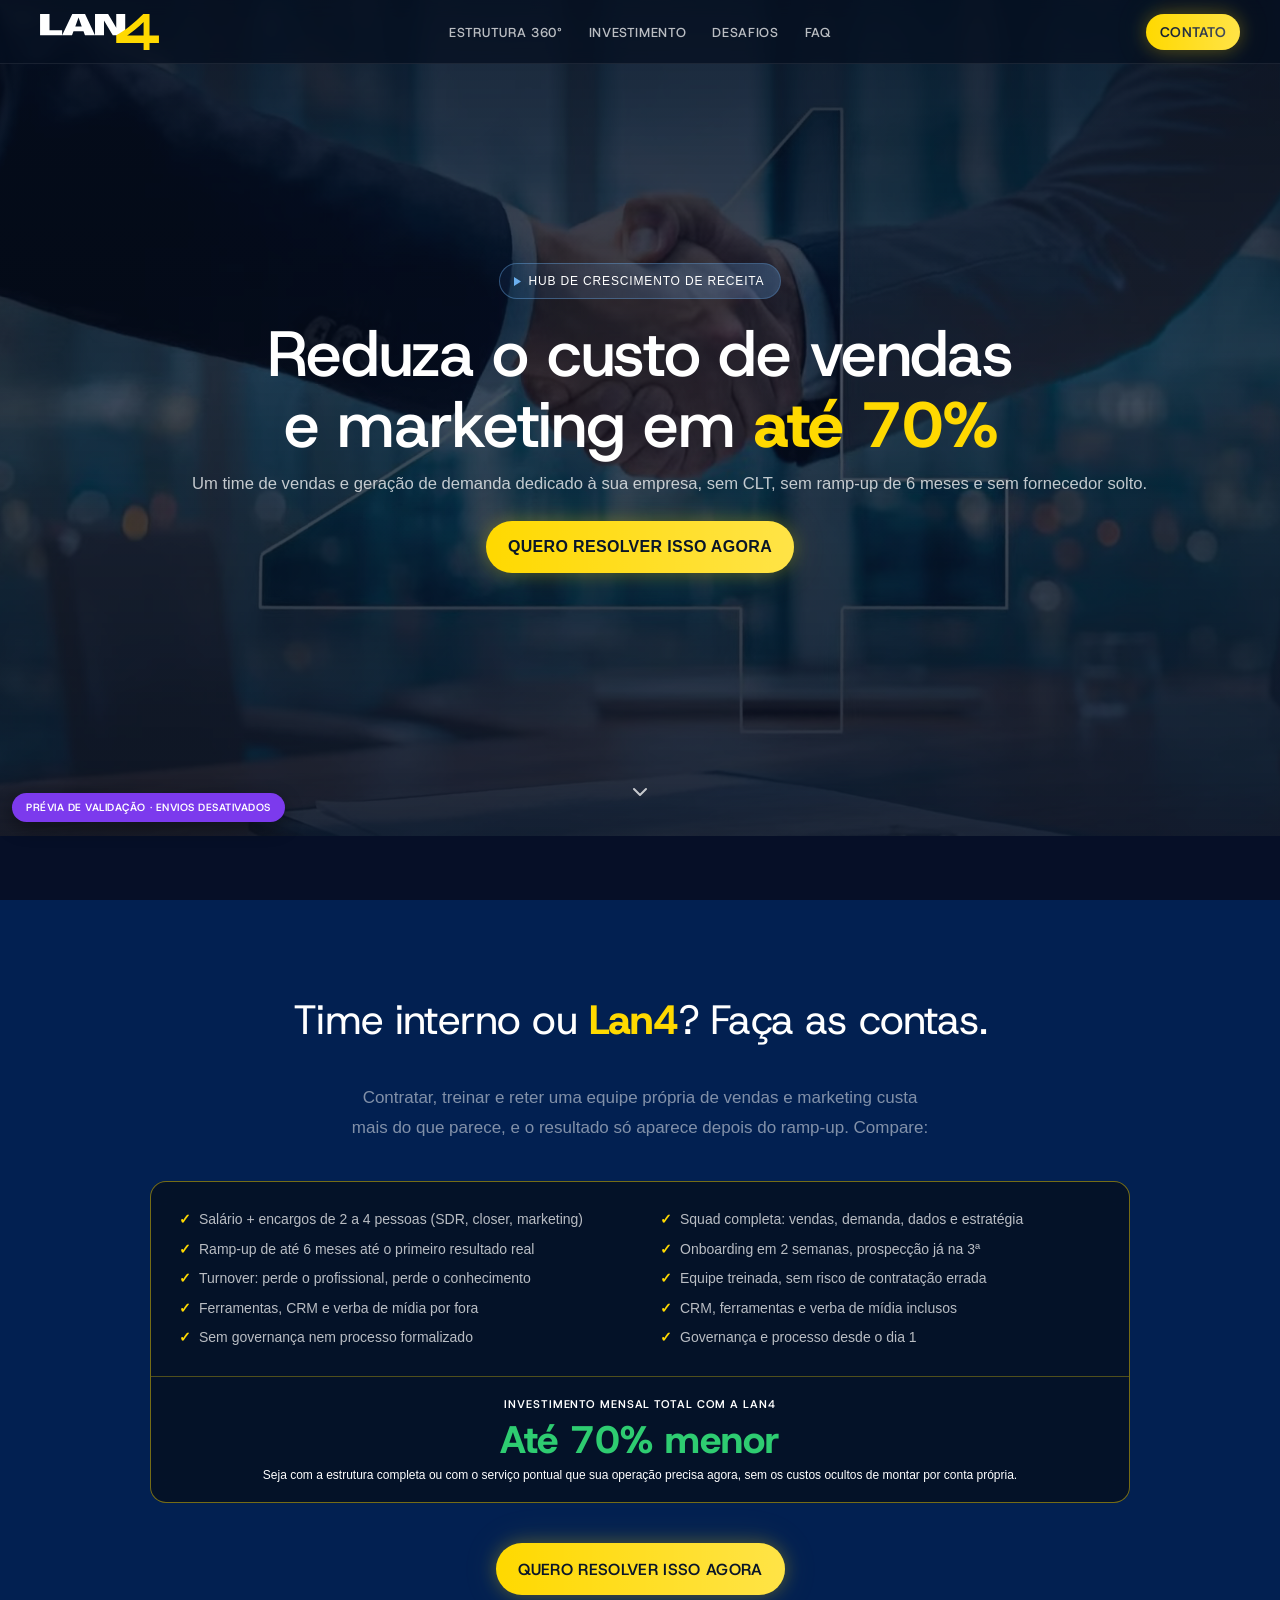
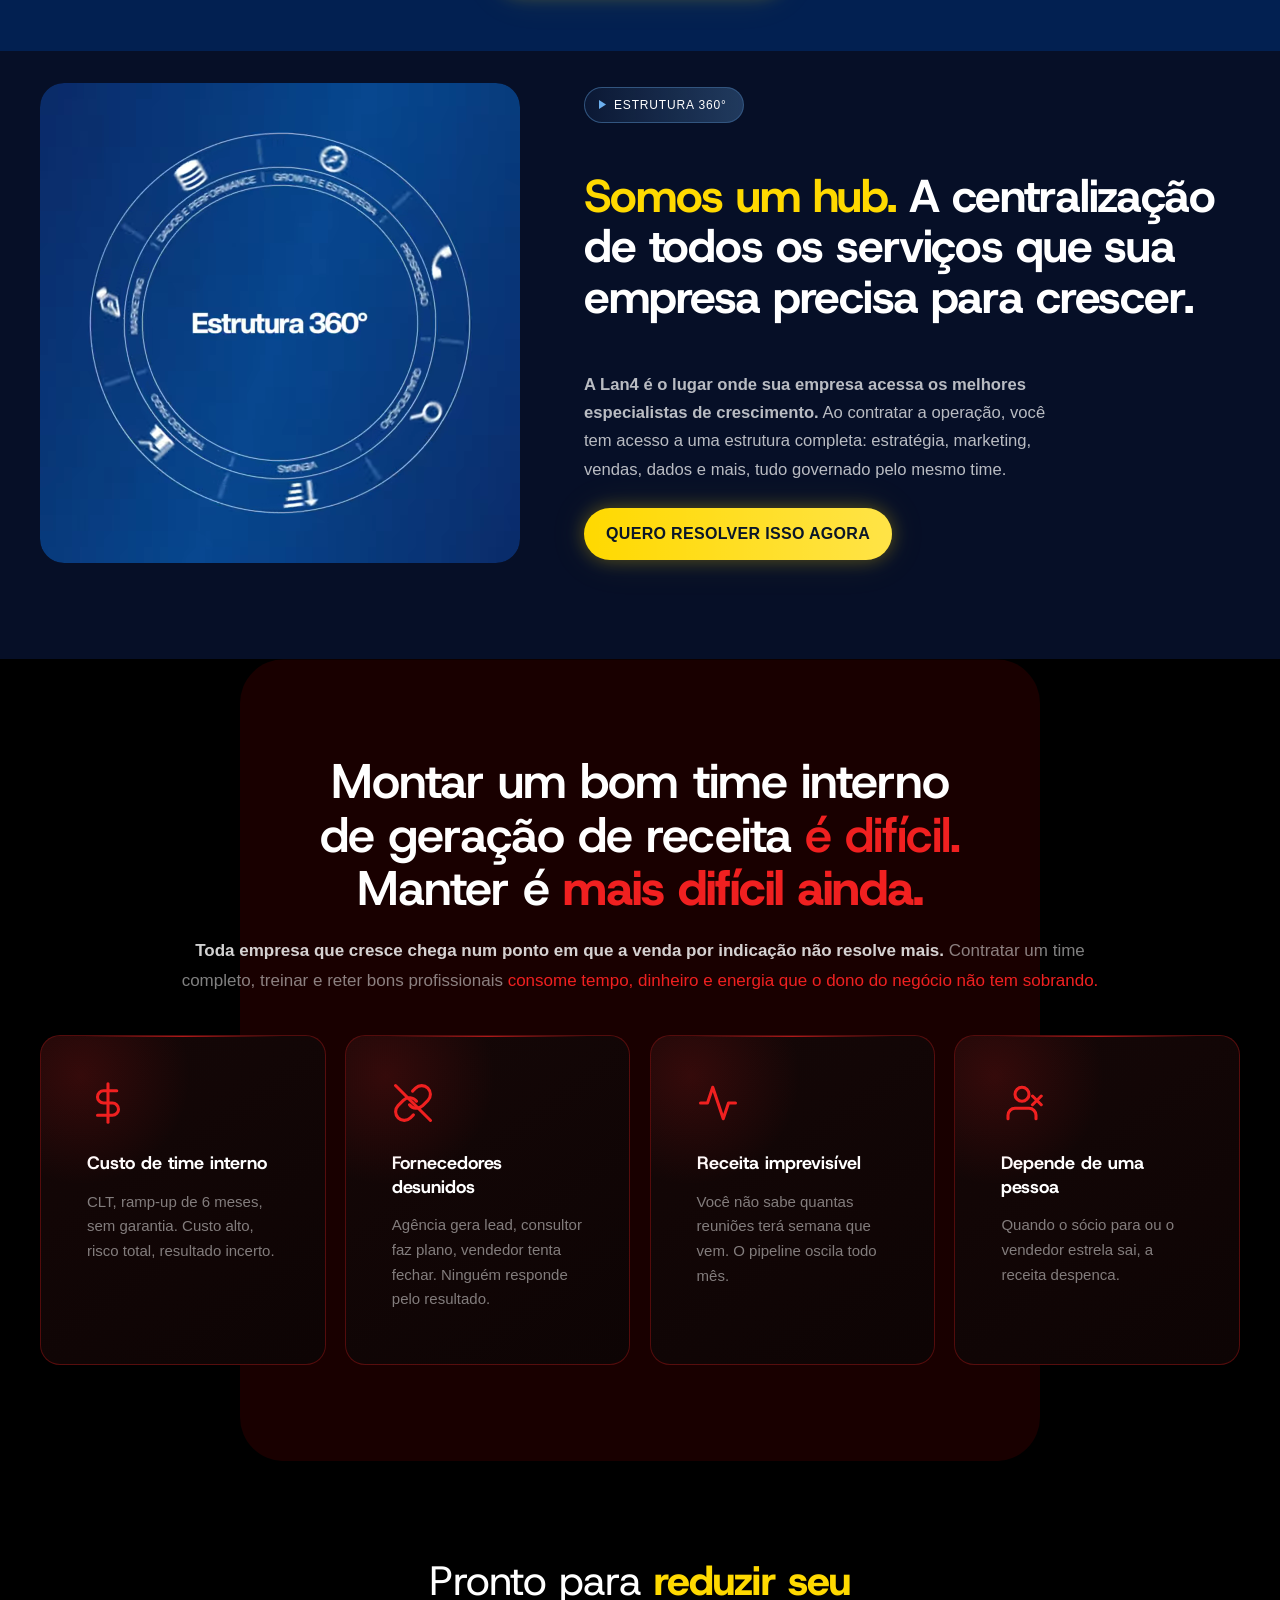
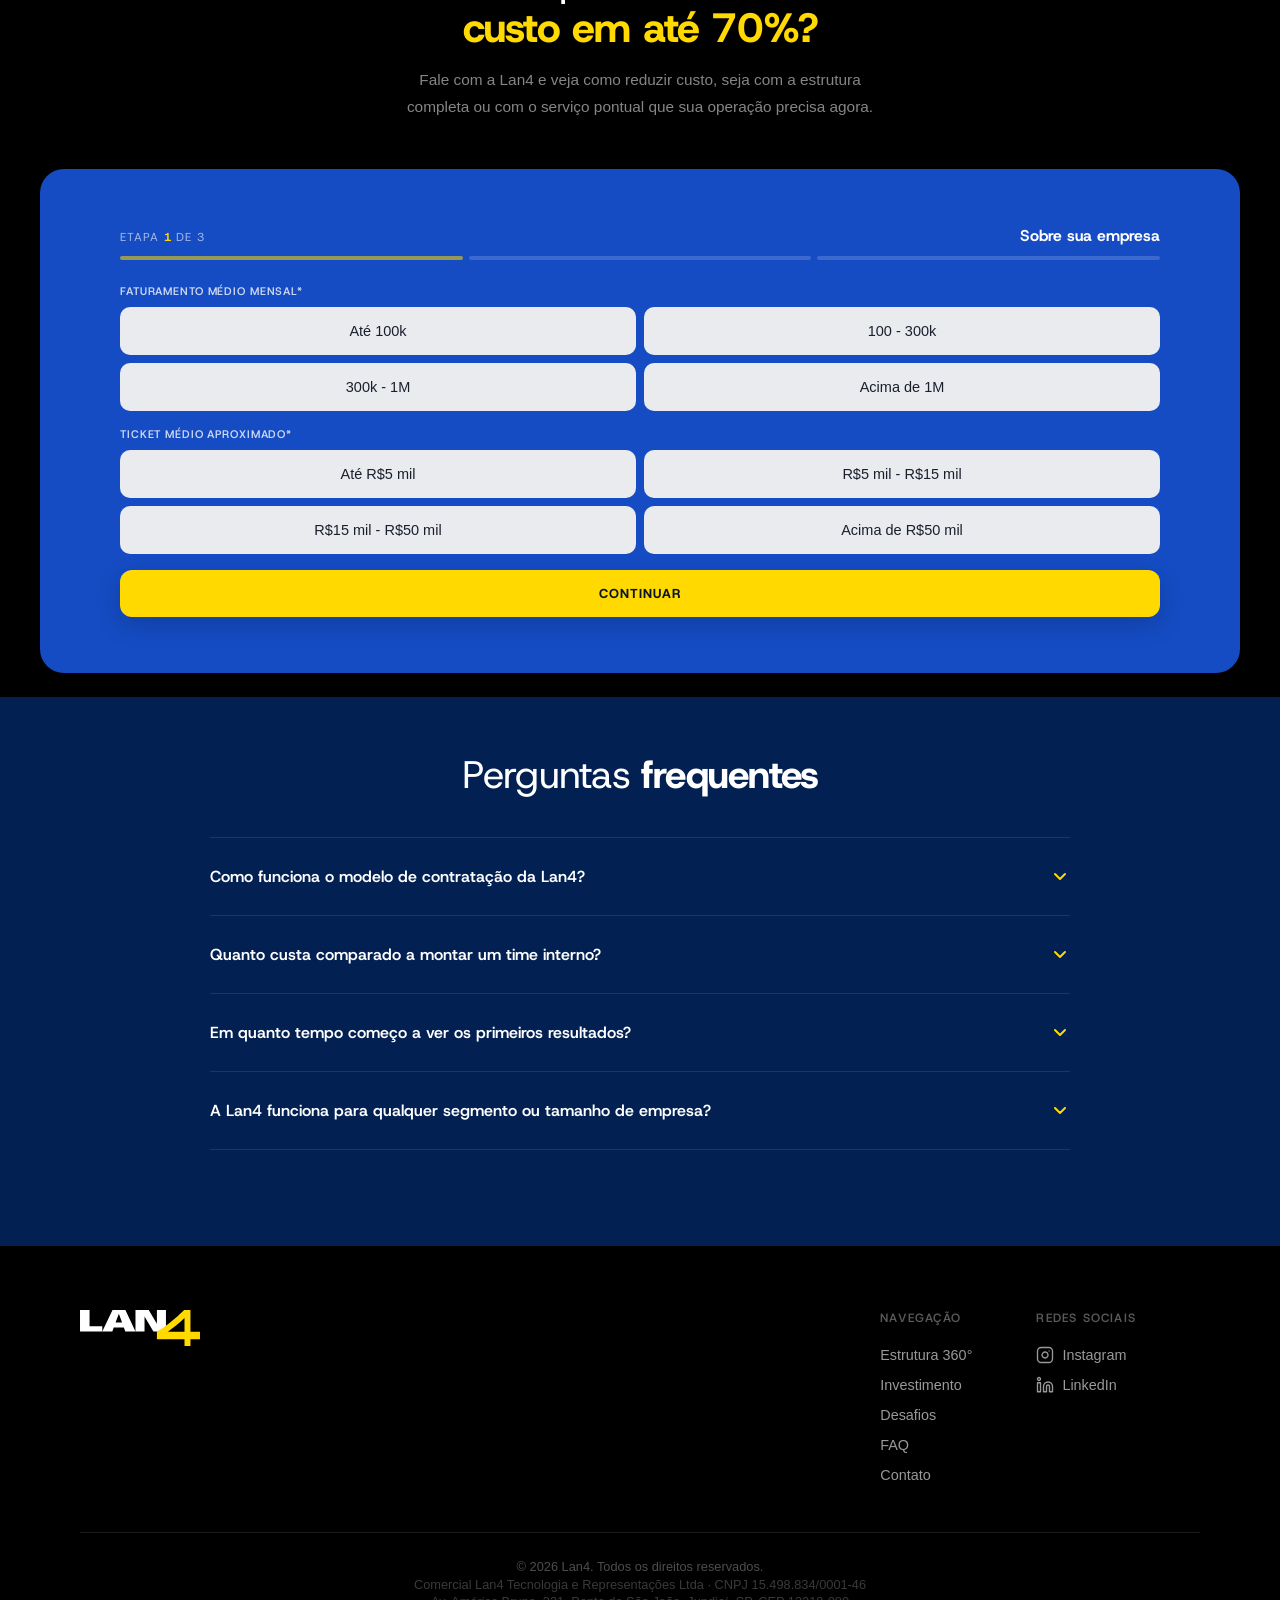
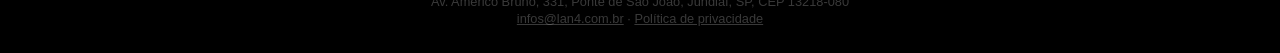
==== commit 4bdf1f39: "Ajusta home: FAQ move para antes do rodape, comparativo de custo cobre servico pontual FAQ estava an" ====
--- a/index.html
+++ b/index.html
@@ -82,7 +82,7 @@
         "name": "Como funciona o modelo de contratação da Lan4?",
         "acceptedAnswer": {
           "@type": "Answer",
-          "text": "A Lan4 funciona como um hub: você contrata o Engine e tem acesso à estrutura completa, squad dedicada, tecnologia e processos, sempre personalizada pra sua operação. Sem CLT, sem encargos, sem ramp-up de seis meses. A equipe já entra treinada e integrada ao seu processo desde o primeiro dia."
+          "text": "Você pode contratar a estrutura completa da Lan4 (squad dedicada, tecnologia e processos) ou um serviço pontual para a necessidade específica da sua operação agora, sempre personalizado. Sem CLT, sem encargos, sem ramp-up de seis meses. A equipe já entra treinada e integrada ao seu processo desde o primeiro dia."
         }
       },
       {
@@ -300,7 +300,7 @@
                   <li>Ferramentas, CRM e verba de mídia por fora</li>
                   <li>Sem governança nem processo formalizado</li>
                 </ul>
-                <ul class="compare-list compare-list--checks" aria-label="Engine Lan4">
+                <ul class="compare-list compare-list--checks" aria-label="Lan4">
                   <li>Squad completa: vendas, demanda, dados e estratégia</li>
                   <li>Onboarding em 2 semanas, prospecção já na 3ª</li>
                   <li>Equipe treinada, sem risco de contratação errada</li>
@@ -310,9 +310,9 @@
               </div>
             </div>
             <div class="compare-card-footer compare-card-footer--engine">
-              <p class="compare-footer-label">Investimento mensal total com o Engine</p>
+              <p class="compare-footer-label">Investimento mensal total com a Lan4</p>
               <p class="compare-footer-value compare-footer-value--green">Até 70% menor</p>
-              <p class="compare-footer-sub">Ticket a partir de R$15 mil/mês. Uma estrutura única, sem os custos ocultos de montar por conta própria.</p>
+              <p class="compare-footer-sub">Seja com a estrutura completa ou com o serviço pontual que sua operação precisa agora, sem os custos ocultos de montar por conta própria.</p>
             </div>
           </div>
         </div><!-- /.compare-single -->
@@ -442,83 +442,13 @@
     </section>
 
     <!-- ════════════════════════════════════════════════
-         FAQ — reduzido às perguntas mais decisivas
-    ════════════════════════════════════════════════ -->
-    <section class="faq-section" id="faq">
-      <div class="container">
-
-        <h2 class="faq-title reveal">Perguntas <strong>frequentes</strong></h2>
-
-        <div class="faq-list reveal" style="--reveal-delay:.1s">
-
-          <div class="faq-item">
-            <button class="faq-question" aria-expanded="false">
-              <span>Como funciona o modelo de contratação da Lan4?</span>
-              <svg class="faq-chevron" viewBox="0 0 20 20" fill="none" stroke="currentColor" stroke-width="2" stroke-linecap="round" stroke-linejoin="round" aria-hidden="true">
-                <polyline points="5 8 10 13 15 8"/>
-              </svg>
-            </button>
-            <div class="faq-answer">
-              <div class="faq-answer-inner">
-                <p class="faq-answer-text">Você contrata o Engine e tem acesso à estrutura completa: squad dedicada, tecnologia e processos, sempre personalizada pra sua operação. Sem CLT, sem encargos, sem ramp-up de seis meses.</p>
-              </div>
-            </div>
-          </div>
-
-          <div class="faq-item">
-            <button class="faq-question" aria-expanded="false">
-              <span>Quanto custa comparado a montar um time interno?</span>
-              <svg class="faq-chevron" viewBox="0 0 20 20" fill="none" stroke="currentColor" stroke-width="2" stroke-linecap="round" stroke-linejoin="round" aria-hidden="true">
-                <polyline points="5 8 10 13 15 8"/>
-              </svg>
-            </button>
-            <div class="faq-answer">
-              <div class="faq-answer-inner">
-                <p class="faq-answer-text">Em média, até 70% menos do que contratar, treinar e manter uma equipe própria, sem CLT, sem encargos e sem os 6 meses de ramp-up até o primeiro resultado.</p>
-              </div>
-            </div>
-          </div>
-
-          <div class="faq-item">
-            <button class="faq-question" aria-expanded="false">
-              <span>Em quanto tempo começo a ver os primeiros resultados?</span>
-              <svg class="faq-chevron" viewBox="0 0 20 20" fill="none" stroke="currentColor" stroke-width="2" stroke-linecap="round" stroke-linejoin="round" aria-hidden="true">
-                <polyline points="5 8 10 13 15 8"/>
-              </svg>
-            </button>
-            <div class="faq-answer">
-              <div class="faq-answer-inner">
-                <p class="faq-answer-text">O onboarding leva em média duas semanas. A partir da terceira semana já há prospecção ativa rodando. Resultados concretos de pipeline aparecem entre 30 e 60 dias.</p>
-              </div>
-            </div>
-          </div>
-
-          <div class="faq-item">
-            <button class="faq-question" aria-expanded="false">
-              <span>A Lan4 funciona para qualquer segmento ou tamanho de empresa?</span>
-              <svg class="faq-chevron" viewBox="0 0 20 20" fill="none" stroke="currentColor" stroke-width="2" stroke-linecap="round" stroke-linejoin="round" aria-hidden="true">
-                <polyline points="5 8 10 13 15 8"/>
-              </svg>
-            </button>
-            <div class="faq-answer">
-              <div class="faq-answer-inner">
-                <p class="faq-answer-text">Focamos em empresas B2B que já validaram o produto mas precisam escalar a aquisição: SaaS, consultorias, serviços empresariais, indústria e varejo B2B.</p>
-              </div>
-            </div>
-          </div>
-
-        </div><!-- /.faq-list -->
-      </div>
-    </section>
-
-    <!-- ════════════════════════════════════════════════
          FORMULÁRIO — MANTIDO exatamente igual (multi-step 3 etapas)
     ════════════════════════════════════════════════ -->
     <section class="contato-section mandala-form-section" id="contato">
       <div class="container">
         <div class="contato-header reveal">
           <h2 class="contato-title">Pronto para <span class="destaque-h1"><strong>reduzir seu custo em até 70%?</strong></span></h2>
-          <p class="contato-sub">Fale com a Lan4 e veja como o Engine te dá acesso a uma estrutura completa e personalizável pra sua operação.</p>
+          <p class="contato-sub">Fale com a Lan4 e veja como reduzir custo, seja com a estrutura completa ou com o serviço pontual que sua operação precisa agora.</p>
         </div>
         <div class="lf-wrap reveal" style="--reveal-delay:.12s">
           <form id="lf2" novalidate data-rd-id="lan4-servicos-cta">
@@ -607,6 +537,76 @@
             <div class="lf-msg" id="lf2-msg"></div>
           </form>
         </div>
+      </div>
+    </section>
+
+    <!-- ════════════════════════════════════════════════
+         FAQ — reduzido às perguntas mais decisivas
+    ════════════════════════════════════════════════ -->
+    <section class="faq-section" id="faq">
+      <div class="container">
+
+        <h2 class="faq-title reveal">Perguntas <strong>frequentes</strong></h2>
+
+        <div class="faq-list reveal" style="--reveal-delay:.1s">
+
+          <div class="faq-item">
+            <button class="faq-question" aria-expanded="false">
+              <span>Como funciona o modelo de contratação da Lan4?</span>
+              <svg class="faq-chevron" viewBox="0 0 20 20" fill="none" stroke="currentColor" stroke-width="2" stroke-linecap="round" stroke-linejoin="round" aria-hidden="true">
+                <polyline points="5 8 10 13 15 8"/>
+              </svg>
+            </button>
+            <div class="faq-answer">
+              <div class="faq-answer-inner">
+                <p class="faq-answer-text">Você pode contratar a estrutura completa (squad dedicada, tecnologia e processos) ou um serviço pontual para a necessidade específica da sua operação agora. Sem CLT, sem encargos, sem ramp-up de seis meses.</p>
+              </div>
+            </div>
+          </div>
+
+          <div class="faq-item">
+            <button class="faq-question" aria-expanded="false">
+              <span>Quanto custa comparado a montar um time interno?</span>
+              <svg class="faq-chevron" viewBox="0 0 20 20" fill="none" stroke="currentColor" stroke-width="2" stroke-linecap="round" stroke-linejoin="round" aria-hidden="true">
+                <polyline points="5 8 10 13 15 8"/>
+              </svg>
+            </button>
+            <div class="faq-answer">
+              <div class="faq-answer-inner">
+                <p class="faq-answer-text">Em média, até 70% menos do que contratar, treinar e manter uma equipe própria, sem CLT, sem encargos e sem os 6 meses de ramp-up até o primeiro resultado. O investimento varia conforme o escopo: da estrutura completa a um serviço pontual.</p>
+              </div>
+            </div>
+          </div>
+
+          <div class="faq-item">
+            <button class="faq-question" aria-expanded="false">
+              <span>Em quanto tempo começo a ver os primeiros resultados?</span>
+              <svg class="faq-chevron" viewBox="0 0 20 20" fill="none" stroke="currentColor" stroke-width="2" stroke-linecap="round" stroke-linejoin="round" aria-hidden="true">
+                <polyline points="5 8 10 13 15 8"/>
+              </svg>
+            </button>
+            <div class="faq-answer">
+              <div class="faq-answer-inner">
+                <p class="faq-answer-text">O onboarding leva em média duas semanas. A partir da terceira semana já há prospecção ativa rodando. Resultados concretos de pipeline aparecem entre 30 e 60 dias.</p>
+              </div>
+            </div>
+          </div>
+
+          <div class="faq-item">
+            <button class="faq-question" aria-expanded="false">
+              <span>A Lan4 funciona para qualquer segmento ou tamanho de empresa?</span>
+              <svg class="faq-chevron" viewBox="0 0 20 20" fill="none" stroke="currentColor" stroke-width="2" stroke-linecap="round" stroke-linejoin="round" aria-hidden="true">
+                <polyline points="5 8 10 13 15 8"/>
+              </svg>
+            </button>
+            <div class="faq-answer">
+              <div class="faq-answer-inner">
+                <p class="faq-answer-text">Focamos em empresas B2B que já validaram o produto mas precisam escalar a aquisição: SaaS, consultorias, serviços empresariais, indústria e varejo B2B.</p>
+              </div>
+            </div>
+          </div>
+
+        </div><!-- /.faq-list -->
       </div>
     </section>
 
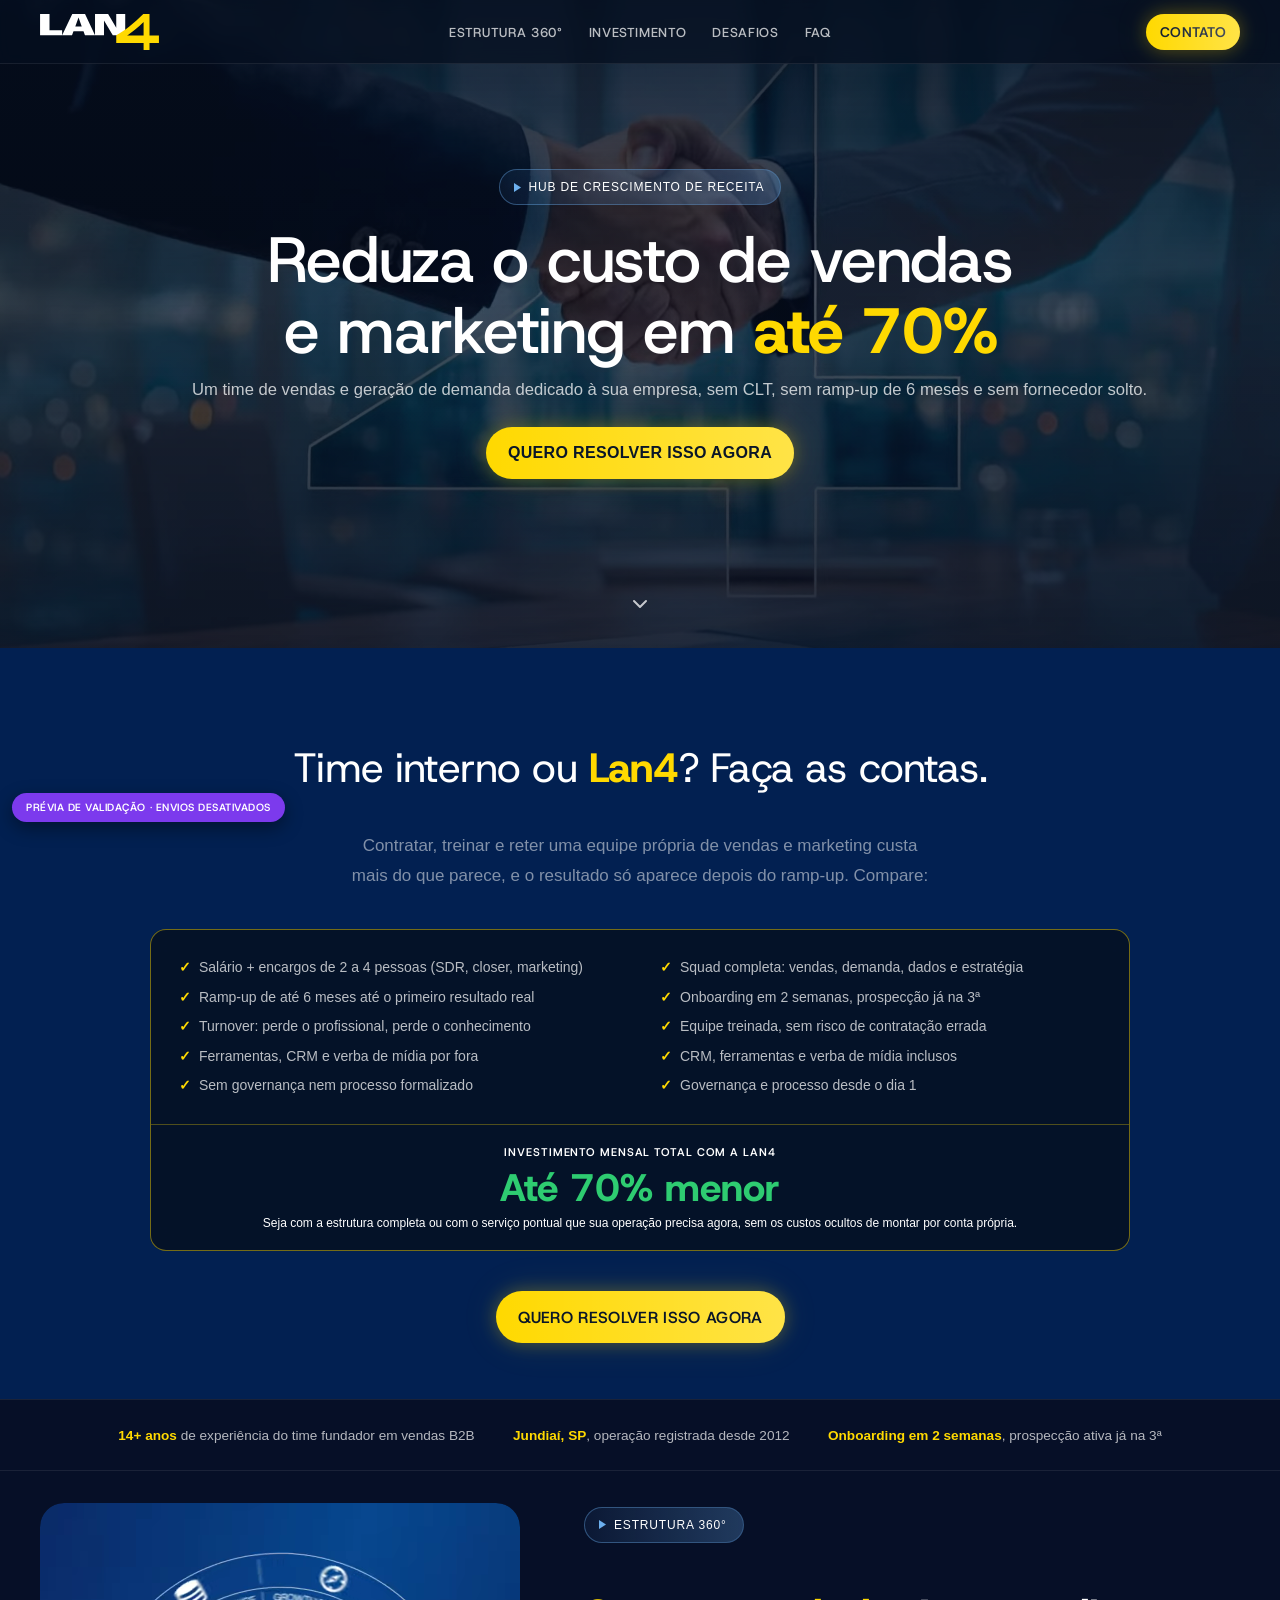
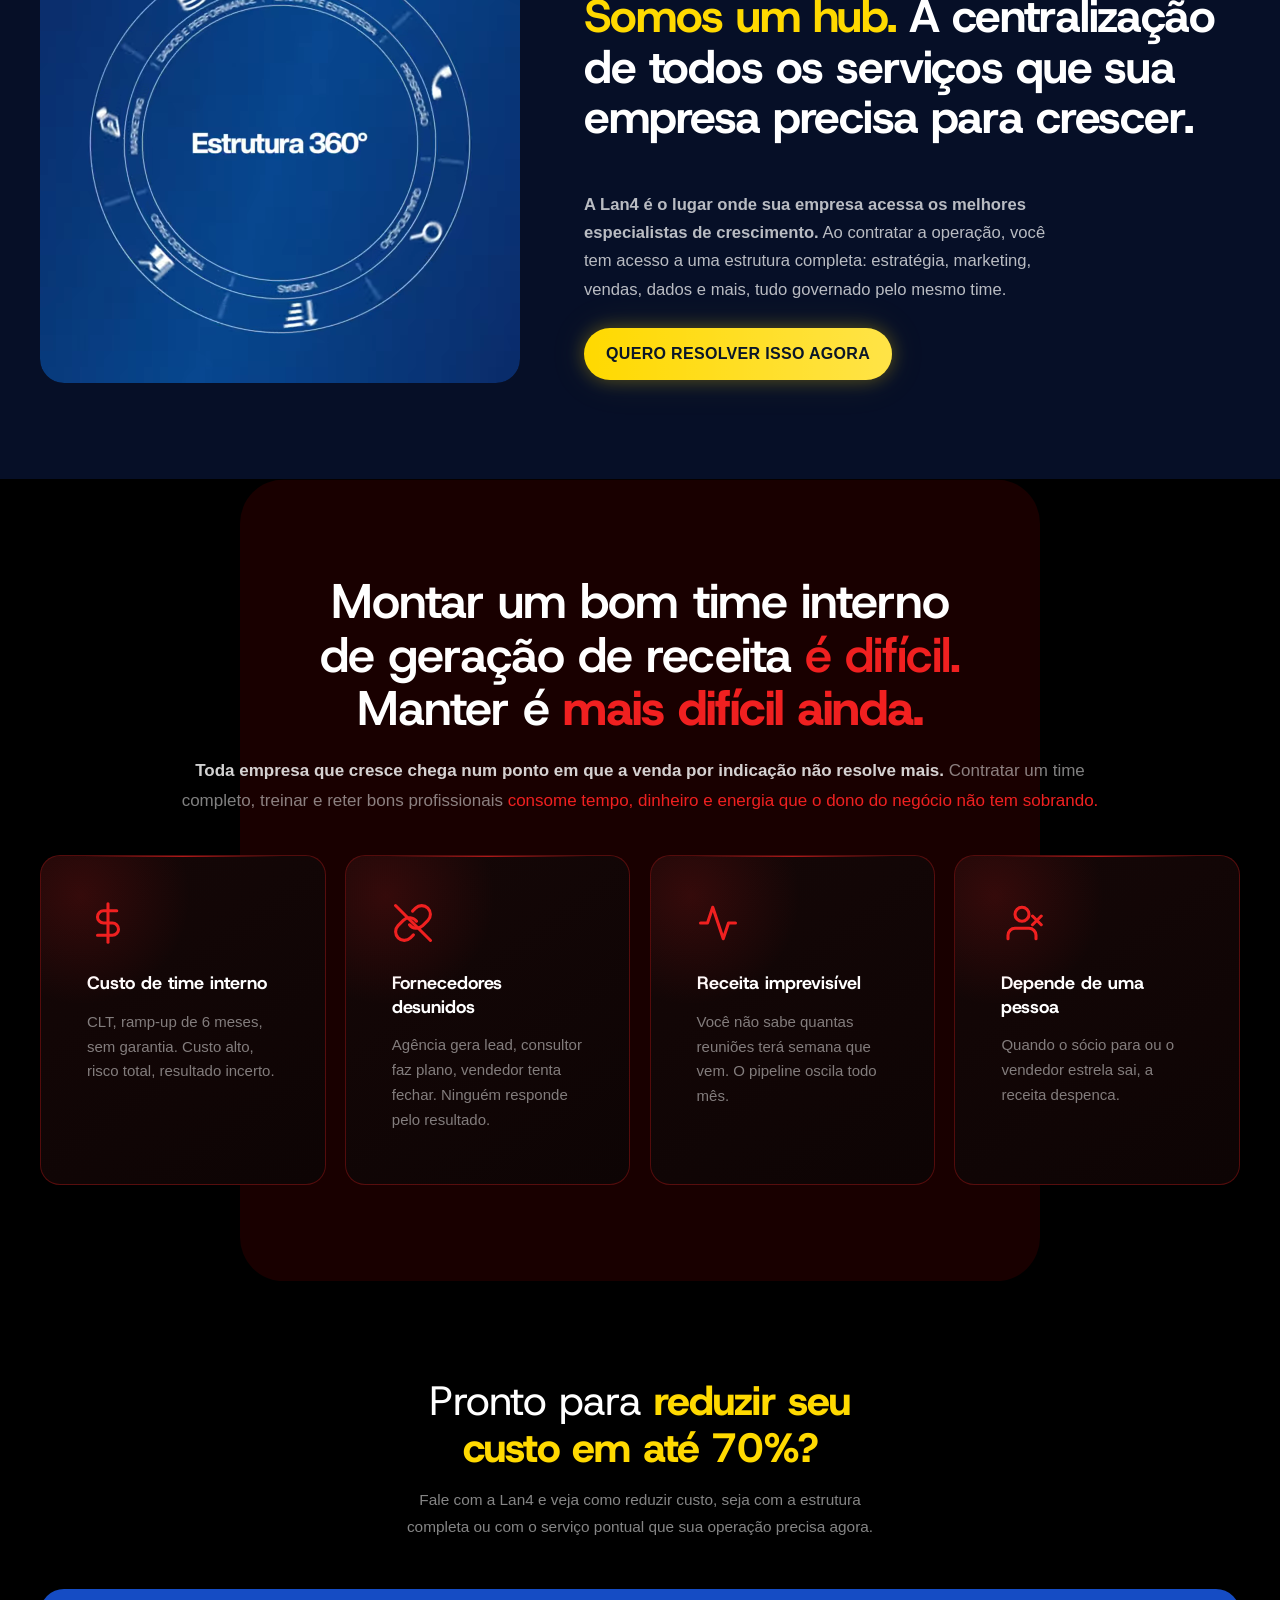
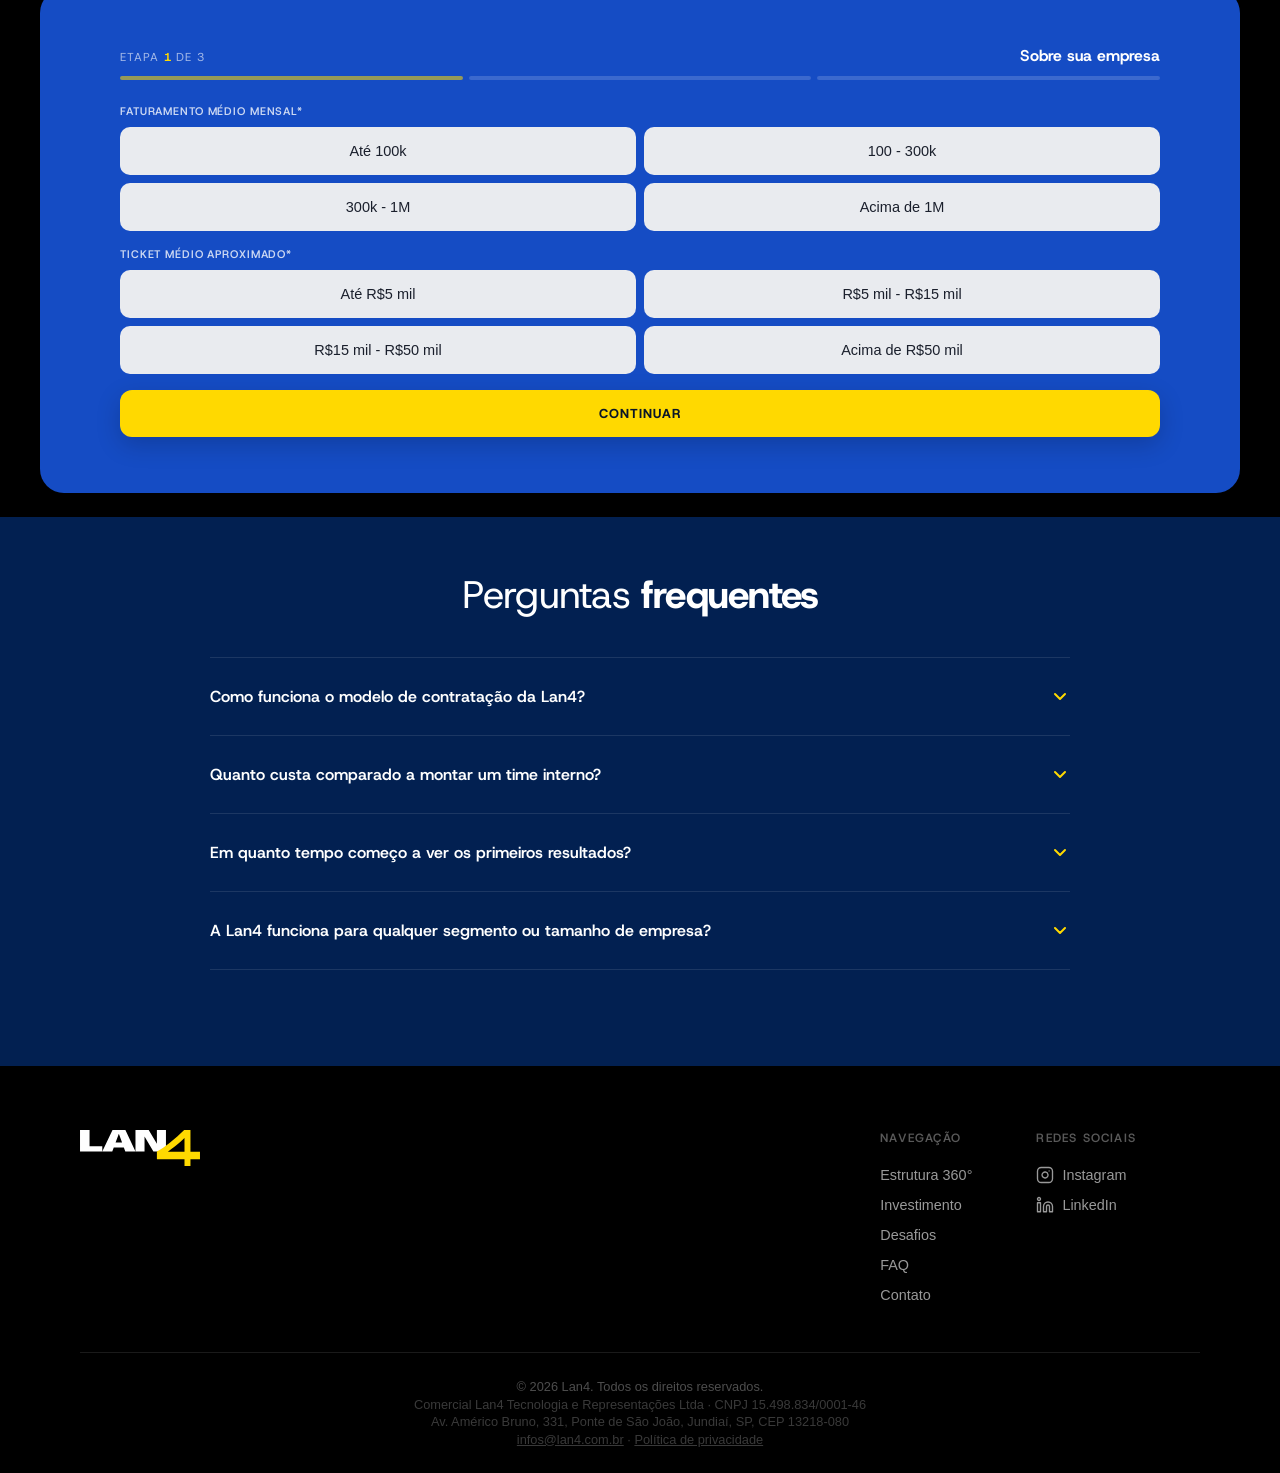
==== commit 6a10dd14: "Reduz altura do hero e adiciona faixa de credibilidade Hero herdava 100vh do site original (necessar" ====
--- a/index.html
+++ b/index.html
@@ -328,6 +328,20 @@
     </section>
 
     <!-- ════════════════════════════════════════════════
+         CREDIBILIDADE — faixa discreta com fatos verificáveis
+         (a Lan4 ainda não tem case publicável; em vez de prova
+         social de resultado, usa-se prova de experiência real:
+         tempo de mercado do time fundador e origem da operação)
+    ════════════════════════════════════════════════ -->
+    <section class="credibility-strip reveal" aria-label="Credibilidade">
+      <div class="container credibility-strip-inner">
+        <p class="credibility-item"><strong>14+ anos</strong> de experiência do time fundador em vendas B2B</p>
+        <p class="credibility-item"><strong>Jundiaí, SP</strong>, operação registrada desde 2012</p>
+        <p class="credibility-item"><strong>Onboarding em 2 semanas</strong>, prospecção ativa já na 3ª</p>
+      </div>
+    </section>
+
+    <!-- ════════════════════════════════════════════════
          ESTRUTURA 360° — Mandala (sem carrossel de serviços)
     ════════════════════════════════════════════════ -->
     <section class="mandala-section" id="estrutura">
--- a/css/variant-b.css
+++ b/css/variant-b.css
@@ -16,6 +16,24 @@
 .servicos-carousel-wrap,
 .bus-section {
   display: none !important;
+}
+
+/* Hero mais enxuto: o 100vh do original reservava espaço para o pin do
+   carrossel de serviços logo abaixo (efeito de scroll travado). Sem
+   carrossel nesta variante, tela cheia só empurra o comparativo de custo
+   para baixo da dobra sem necessidade — reduz para dar ritmo mais rápido
+   à página e levar o visitante ao 2º bloco (comparação de custo) antes. */
+.hero,
+.hero-top {
+  height: auto;
+  min-height: 78vh;
+}
+
+@media (min-height: 800px) {
+  .hero,
+  .hero-top {
+    min-height: 72vh;
+  }
 }
 
 /* Grid de dores — substitui o carrossel infinito por um grid estático
@@ -39,3 +57,31 @@
   margin-left: auto;
   margin-right: auto;
 }
+
+/* Faixa de credibilidade: discreta, texto puro, sem cards nem sombra,
+   para não competir visualmente com o comparativo de custo logo acima. */
+.credibility-strip {
+  padding: 1.6rem 0;
+  border-top: 1px solid rgba(255, 255, 255, 0.08);
+  border-bottom: 1px solid rgba(255, 255, 255, 0.08);
+}
+
+.credibility-strip-inner {
+  display: flex;
+  flex-wrap: wrap;
+  justify-content: center;
+  gap: 0.6rem 2.4rem;
+  text-align: center;
+}
+
+.credibility-item {
+  font-size: 0.85rem;
+  line-height: 1.4;
+  color: rgba(255, 255, 255, 0.7);
+  margin: 0;
+}
+
+.credibility-item strong {
+  color: #FFD900;
+  font-weight: 700;
+}
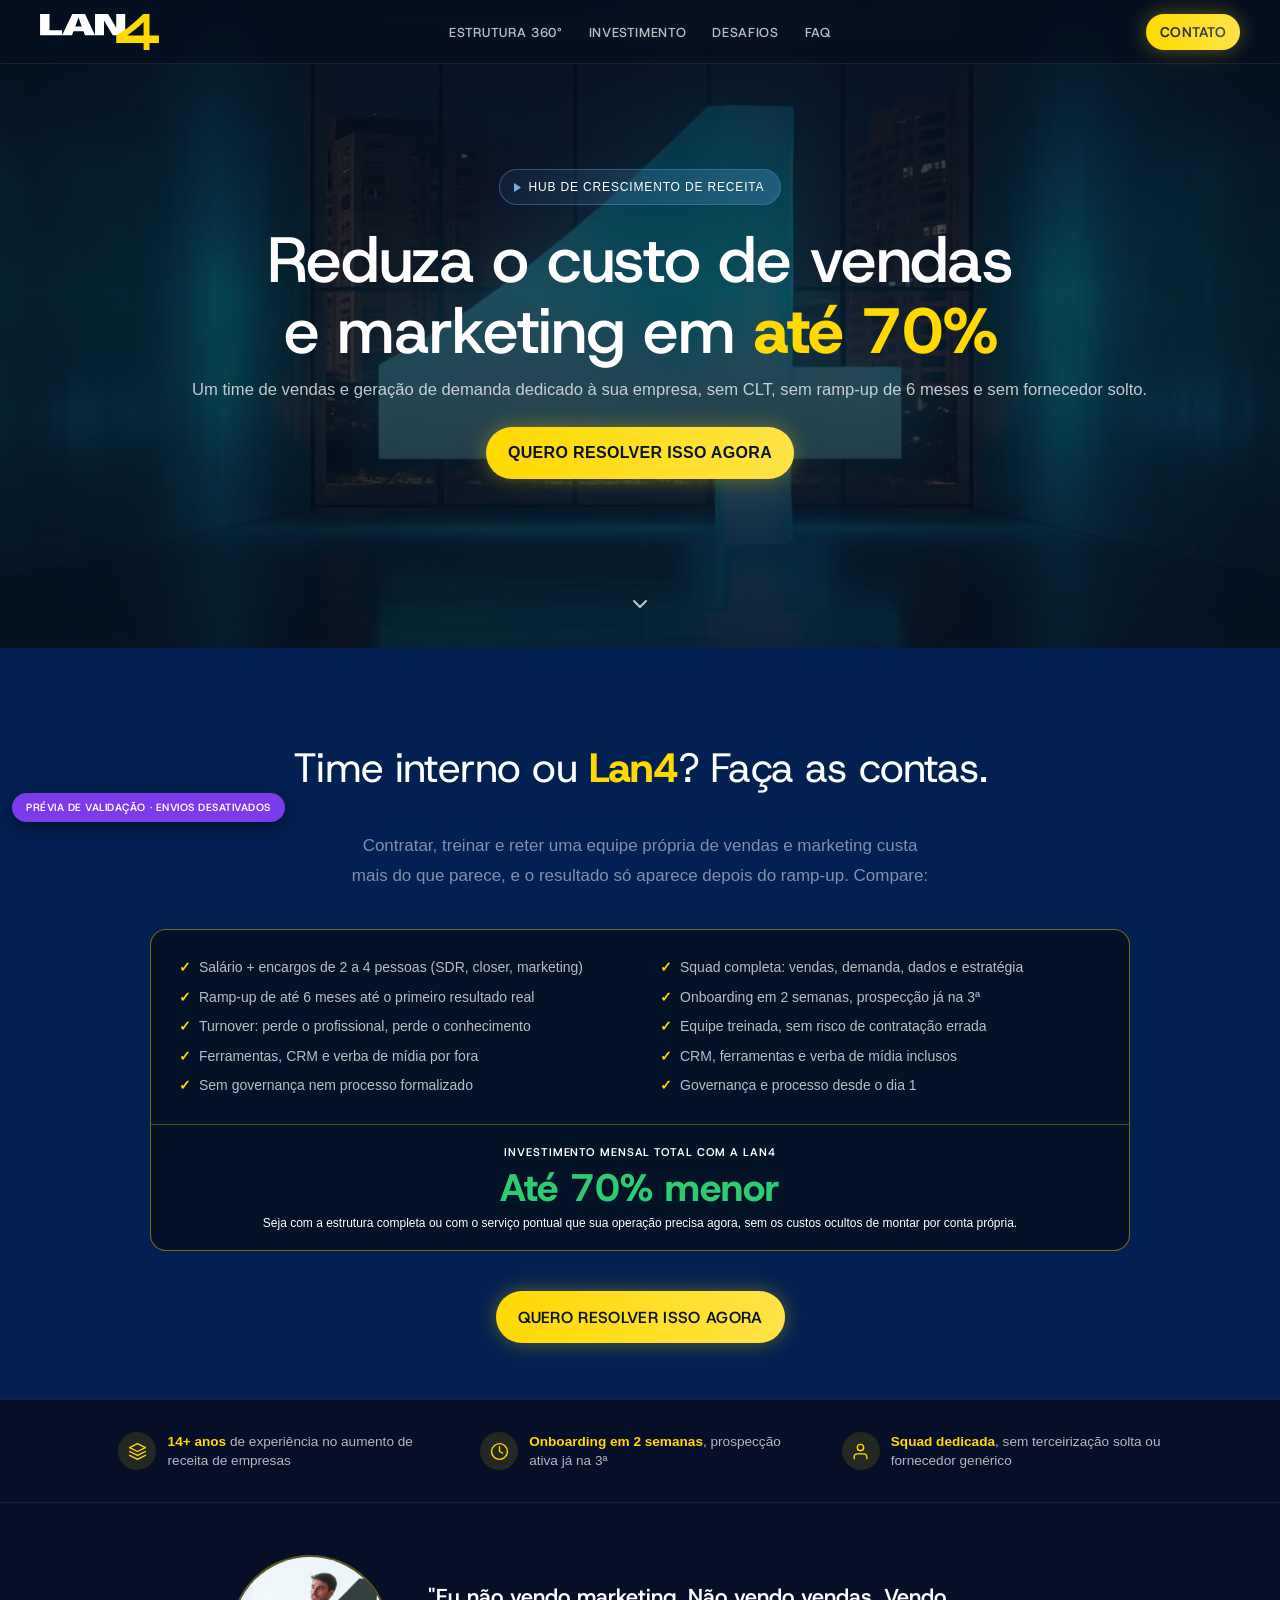
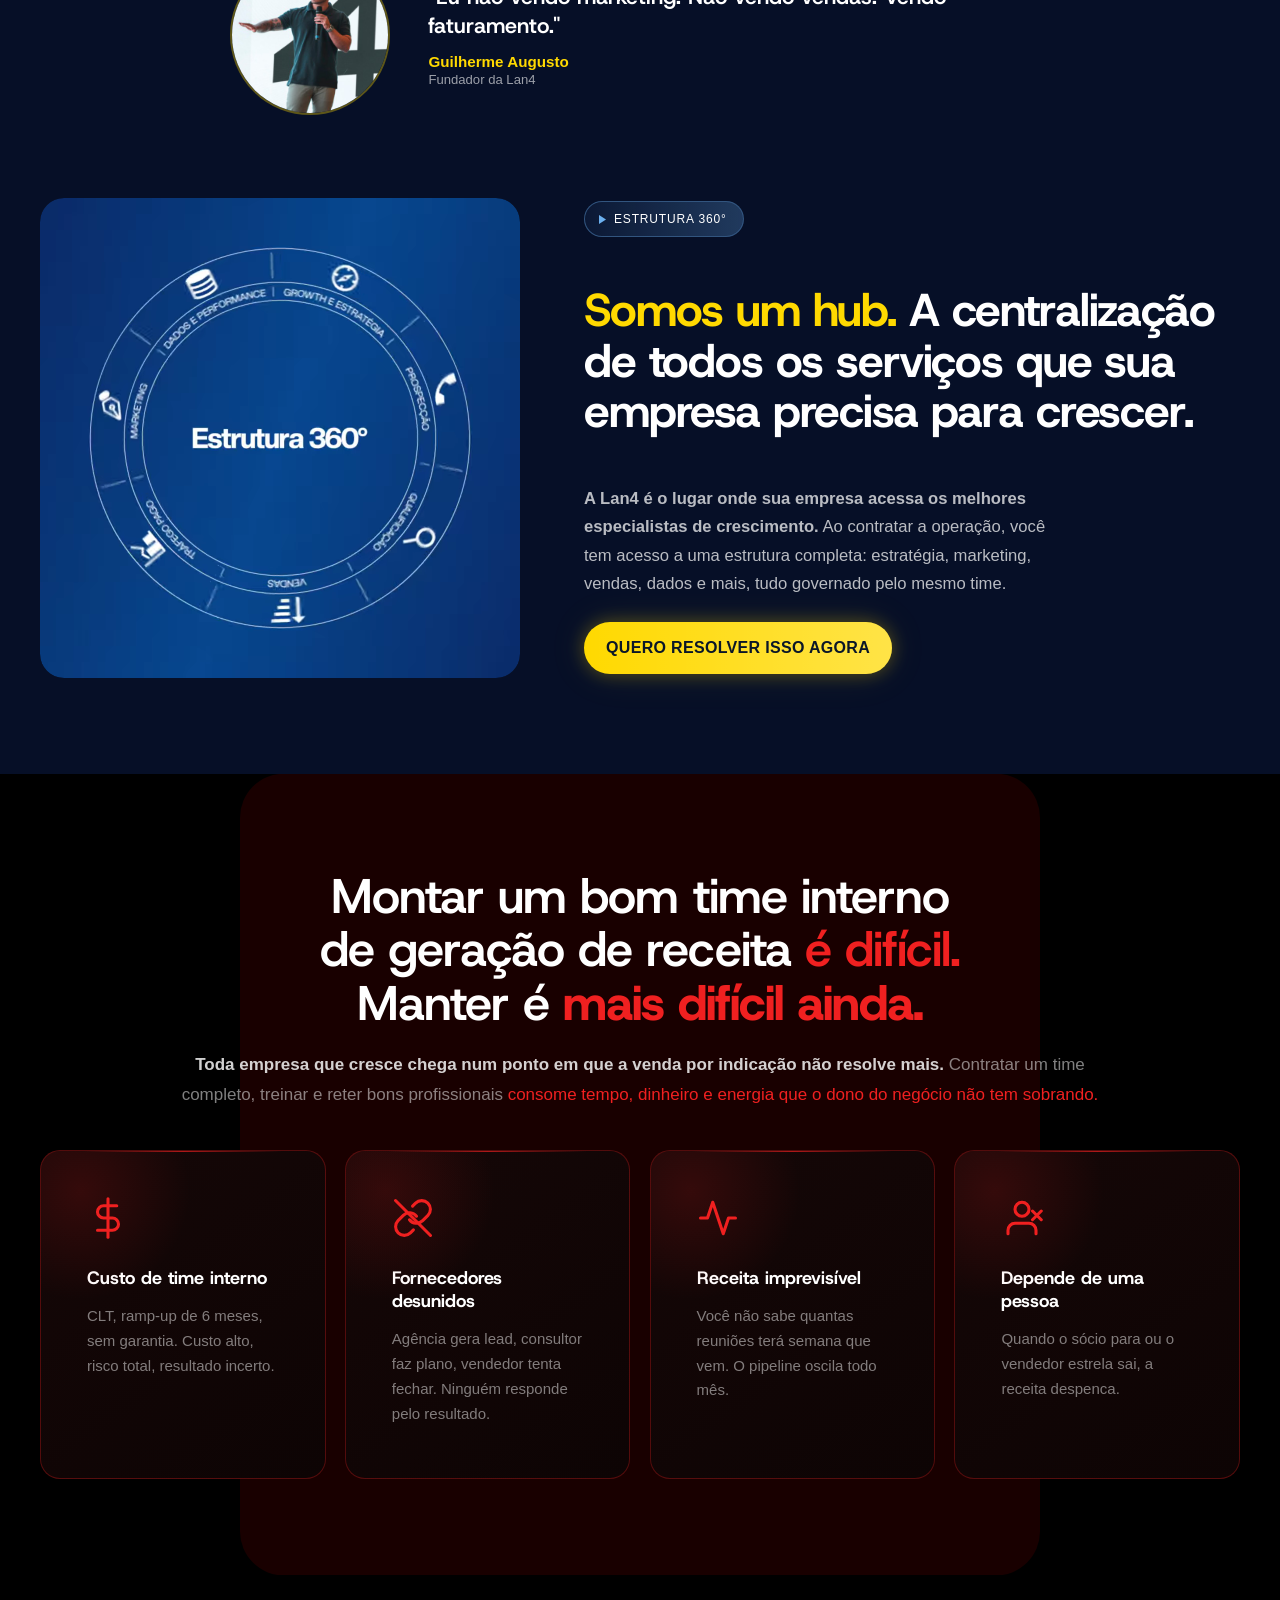
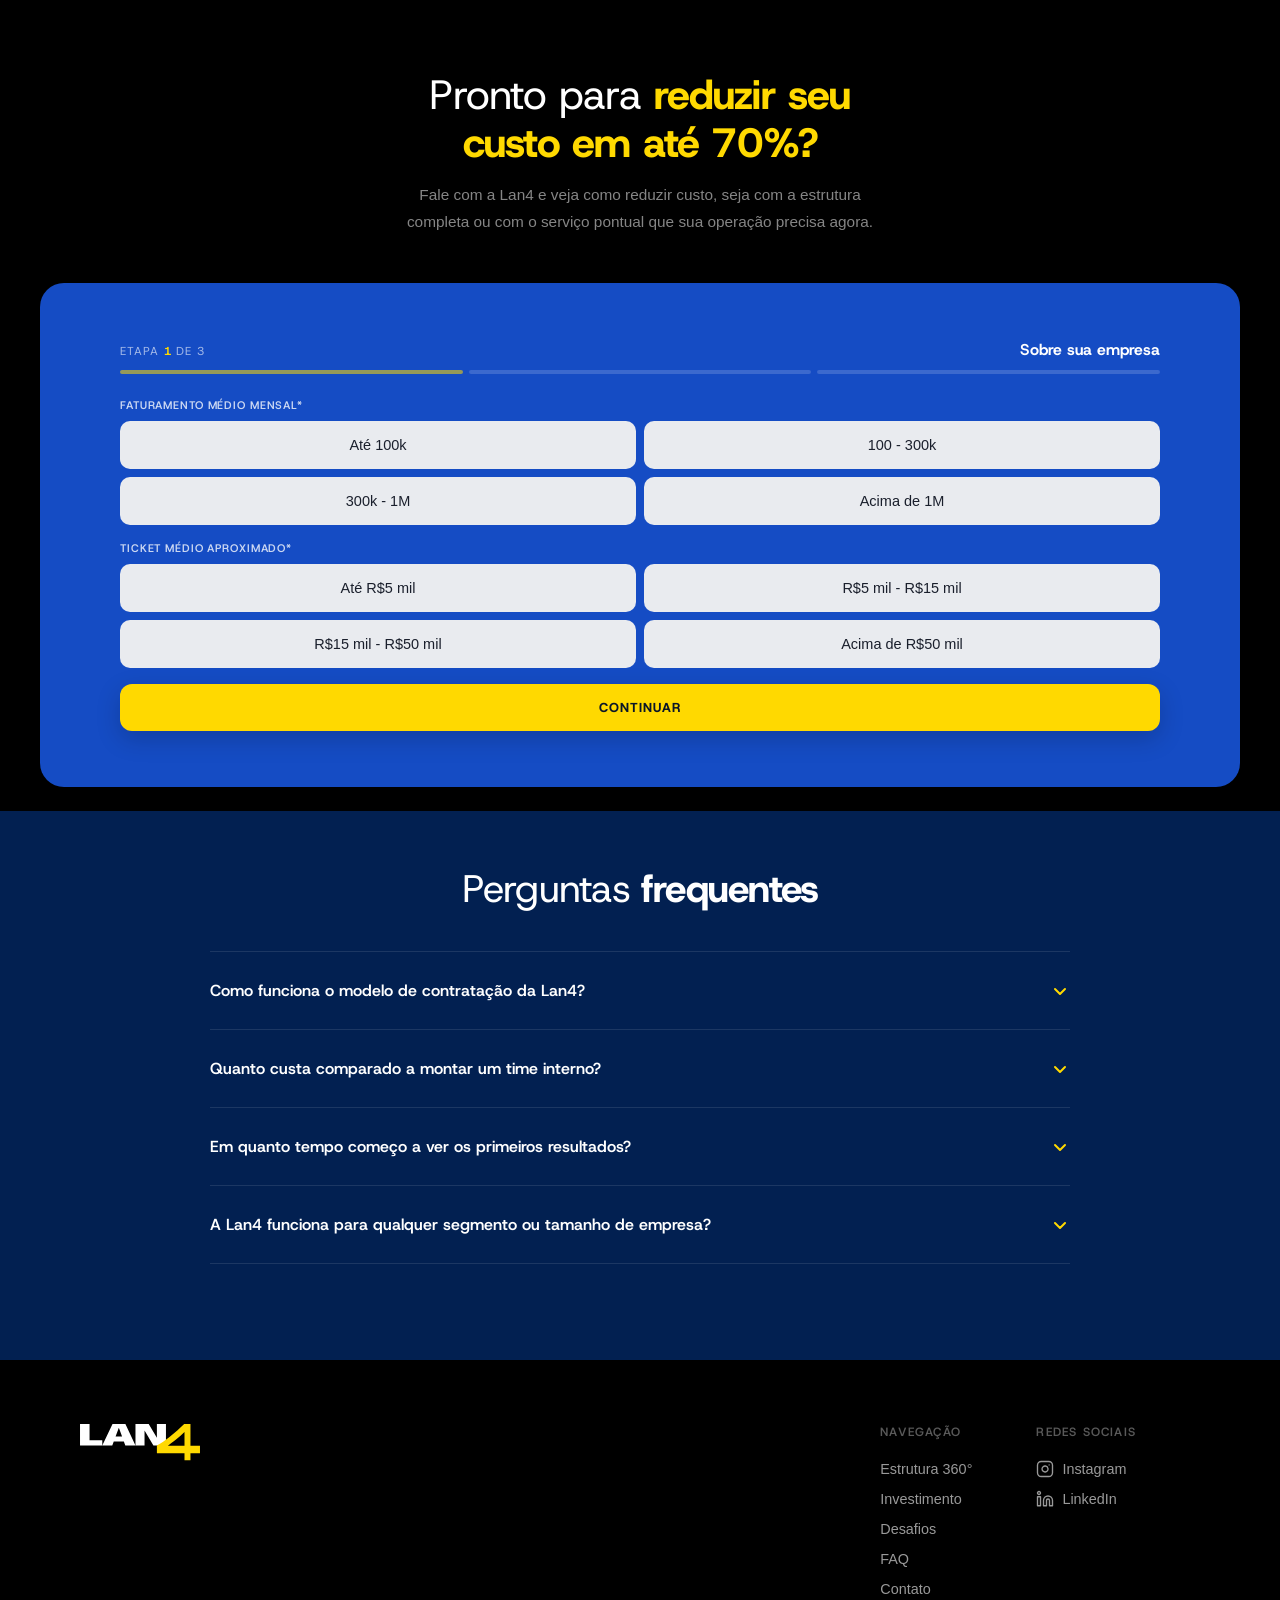
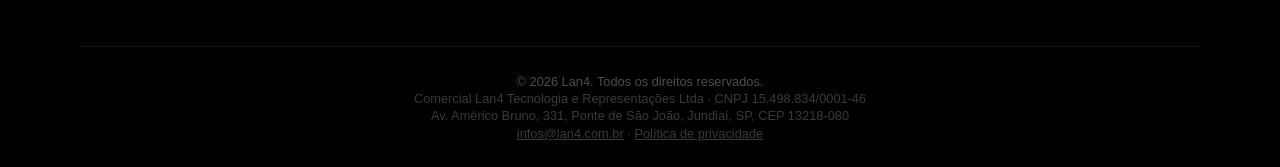
==== commit 7a81961b: "Credibilidade com icones, remove Jundiai, adiciona bloco do fundador Faixa de credibilidade: adicion" ====
--- a/index.html
+++ b/index.html
@@ -328,16 +328,48 @@
     </section>
 
     <!-- ════════════════════════════════════════════════
-         CREDIBILIDADE — faixa discreta com fatos verificáveis
+         CREDIBILIDADE — faixa com ícones + fatos verificáveis
          (a Lan4 ainda não tem case publicável; em vez de prova
          social de resultado, usa-se prova de experiência real:
-         tempo de mercado do time fundador e origem da operação)
+         tempo de mercado do time fundador e modelo de operação)
     ════════════════════════════════════════════════ -->
     <section class="credibility-strip reveal" aria-label="Credibilidade">
       <div class="container credibility-strip-inner">
-        <p class="credibility-item"><strong>14+ anos</strong> de experiência do time fundador em vendas B2B</p>
-        <p class="credibility-item"><strong>Jundiaí, SP</strong>, operação registrada desde 2012</p>
-        <p class="credibility-item"><strong>Onboarding em 2 semanas</strong>, prospecção ativa já na 3ª</p>
+        <div class="credibility-item">
+          <span class="credibility-icon" aria-hidden="true">
+            <svg viewBox="0 0 24 24" fill="none" stroke="currentColor" stroke-width="1.75" stroke-linecap="round" stroke-linejoin="round"><path d="M12 2 2 7l10 5 10-5-10-5Z"/><path d="M2 17l10 5 10-5"/><path d="M2 12l10 5 10-5"/></svg>
+          </span>
+          <p><strong>14+ anos</strong> de experiência no aumento de receita de empresas</p>
+        </div>
+        <div class="credibility-item">
+          <span class="credibility-icon" aria-hidden="true">
+            <svg viewBox="0 0 24 24" fill="none" stroke="currentColor" stroke-width="1.75" stroke-linecap="round" stroke-linejoin="round"><circle cx="12" cy="12" r="10"/><polyline points="12 6 12 12 16 14"/></svg>
+          </span>
+          <p><strong>Onboarding em 2 semanas</strong>, prospecção ativa já na 3ª</p>
+        </div>
+        <div class="credibility-item">
+          <span class="credibility-icon" aria-hidden="true">
+            <svg viewBox="0 0 24 24" fill="none" stroke="currentColor" stroke-width="1.75" stroke-linecap="round" stroke-linejoin="round"><path d="M20 21v-2a4 4 0 0 0-4-4H8a4 4 0 0 0-4 4v2"/><circle cx="12" cy="7" r="4"/></svg>
+          </span>
+          <p><strong>Squad dedicada</strong>, sem terceirização solta ou fornecedor genérico</p>
+        </div>
+      </div>
+    </section>
+
+    <!-- ════════════════════════════════════════════════
+         FUNDADOR — foto + frase de impacto
+         (fonte: sobre do Guilherme Augusto no LinkedIn, 26/07)
+    ════════════════════════════════════════════════ -->
+    <section class="founder-section reveal" aria-label="Fundador">
+      <div class="container founder-inner">
+        <div class="founder-media">
+          <img src="img/guilherme-augusto.jpg" alt="Guilherme Augusto, fundador da Lan4" width="400" height="400" loading="lazy">
+        </div>
+        <div class="founder-copy">
+          <p class="founder-quote">"Eu não vendo marketing. Não vendo vendas. Vendo faturamento."</p>
+          <p class="founder-name">Guilherme Augusto</p>
+          <p class="founder-role">Fundador da Lan4</p>
+        </div>
       </div>
     </section>
 
--- a/css/variant-b.css
+++ b/css/variant-b.css
@@ -58,10 +58,11 @@
   margin-right: auto;
 }
 
-/* Faixa de credibilidade: discreta, texto puro, sem cards nem sombra,
-   para não competir visualmente com o comparativo de custo logo acima. */
+/* Faixa de credibilidade: ícone + texto, cards discretos sem sombra
+   pesada, para não competir visualmente com o comparativo de custo
+   logo acima mas ainda ter presença visual própria. */
 .credibility-strip {
-  padding: 1.6rem 0;
+  padding: 2rem 0;
   border-top: 1px solid rgba(255, 255, 255, 0.08);
   border-bottom: 1px solid rgba(255, 255, 255, 0.08);
 }
@@ -70,11 +71,34 @@
   display: flex;
   flex-wrap: wrap;
   justify-content: center;
-  gap: 0.6rem 2.4rem;
-  text-align: center;
+  gap: 1.4rem 2.6rem;
 }
 
 .credibility-item {
+  display: flex;
+  align-items: center;
+  gap: 0.7rem;
+  max-width: 320px;
+}
+
+.credibility-icon {
+  flex: none;
+  display: flex;
+  align-items: center;
+  justify-content: center;
+  width: 38px;
+  height: 38px;
+  border-radius: 999px;
+  background: rgba(255, 217, 0, 0.12);
+  color: #FFD900;
+}
+
+.credibility-icon svg {
+  width: 19px;
+  height: 19px;
+}
+
+.credibility-item p {
   font-size: 0.85rem;
   line-height: 1.4;
   color: rgba(255, 255, 255, 0.7);
@@ -85,3 +109,65 @@
   color: #FFD900;
   font-weight: 700;
 }
+
+/* Fundador — foto + frase de impacto. Layout simples de 2 colunas
+   (foto à esquerda, citação à direita), empilha no mobile. */
+.founder-section {
+  padding: 3.2rem 0;
+}
+
+.founder-inner {
+  display: flex;
+  align-items: center;
+  gap: 2.4rem;
+  max-width: 900px;
+}
+
+.founder-media {
+  flex: none;
+  width: 160px;
+  height: 160px;
+  border-radius: 50%;
+  overflow: hidden;
+  border: 2px solid rgba(255, 217, 0, 0.35);
+}
+
+.founder-media img {
+  width: 100%;
+  height: 100%;
+  object-fit: cover;
+  display: block;
+}
+
+.founder-quote {
+  font-family: 'Host Grotesk', sans-serif;
+  font-size: 1.35rem;
+  font-weight: 600;
+  line-height: 1.35;
+  color: #fff;
+  margin: 0 0 0.8rem;
+}
+
+.founder-name {
+  font-size: 0.95rem;
+  font-weight: 700;
+  color: #FFD900;
+  margin: 0;
+}
+
+.founder-role {
+  font-size: 0.82rem;
+  color: rgba(255, 255, 255, 0.6);
+  margin: 0.15rem 0 0;
+}
+
+@media (max-width: 640px) {
+  .founder-inner {
+    flex-direction: column;
+    text-align: center;
+    gap: 1.2rem;
+  }
+  .founder-quote {
+    font-size: 1.15rem;
+  }
+}
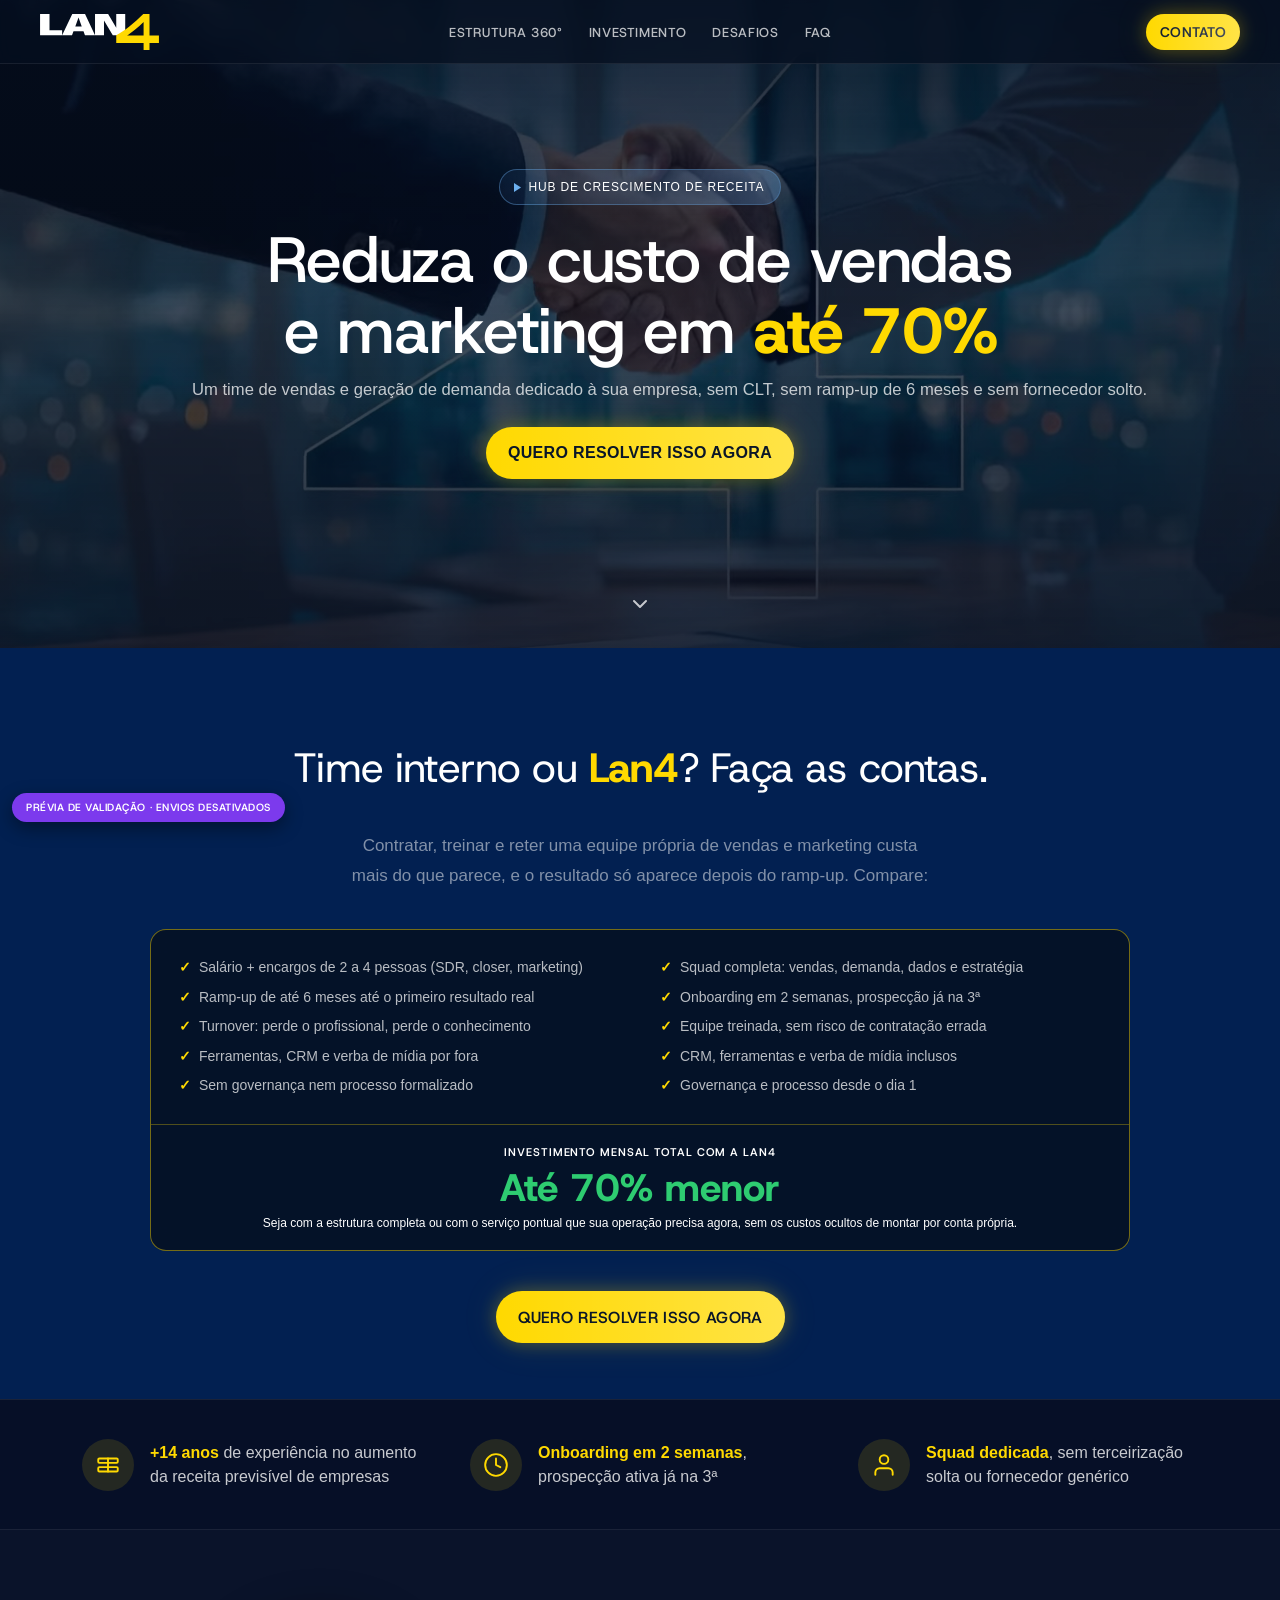
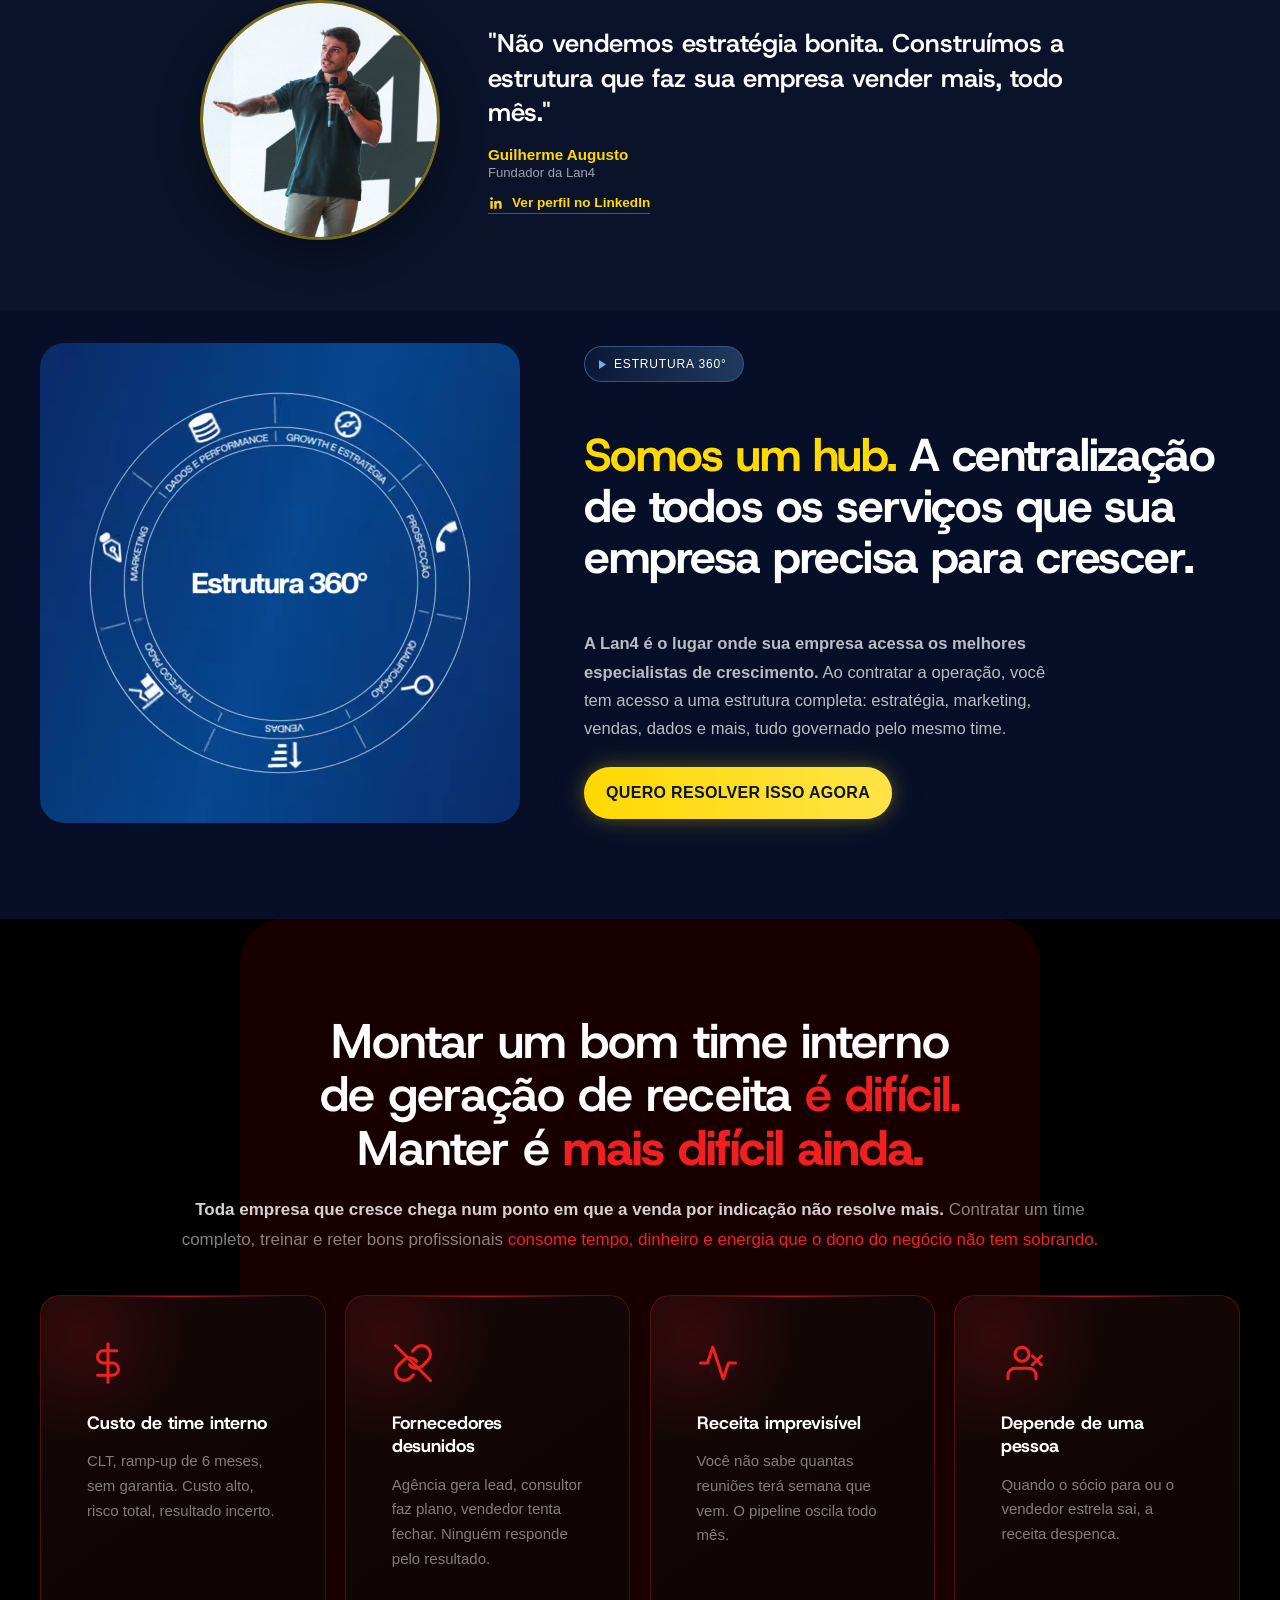
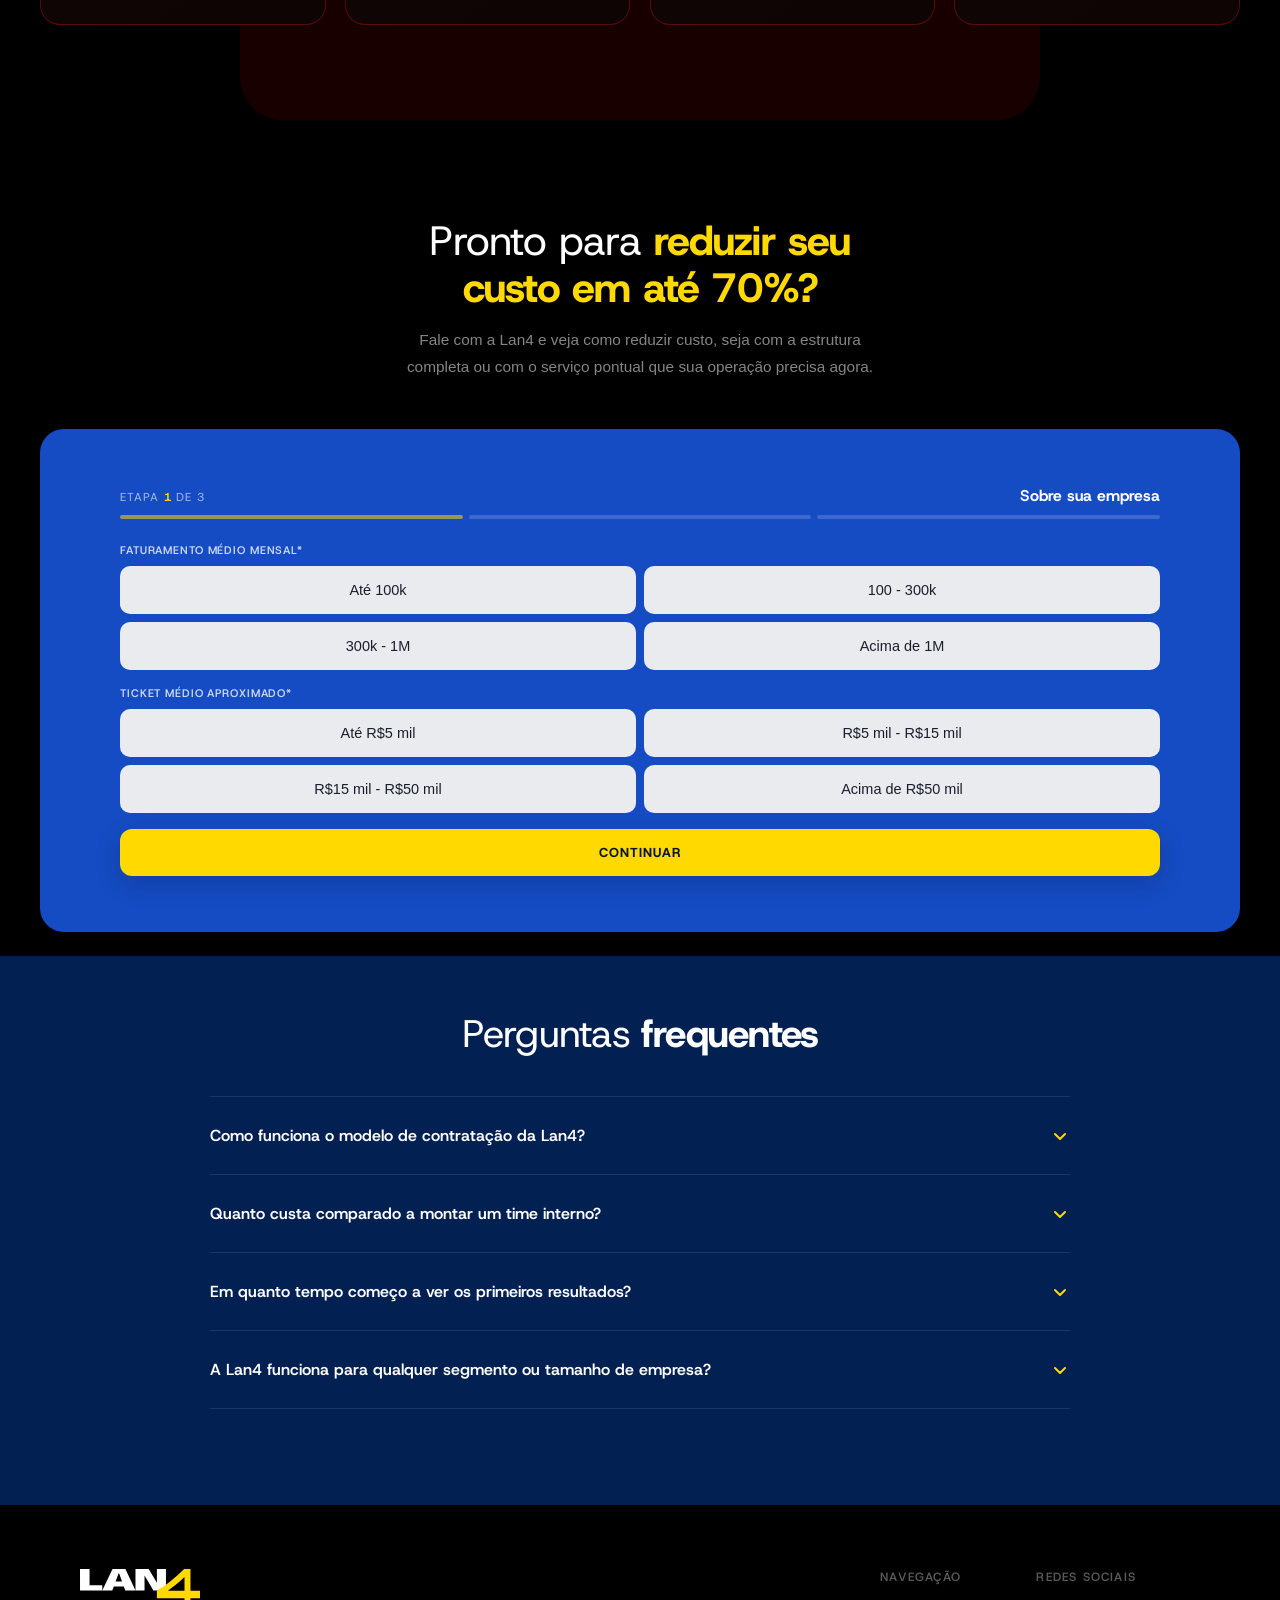
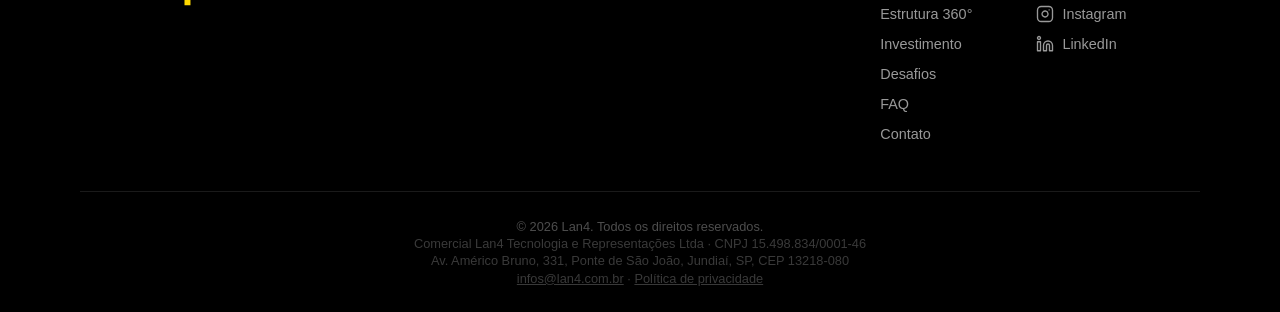
==== commit 82e2393a: "Aumenta bullets e foto do fundador, nova copy, link do LinkedIn Faixa de credibilidade: icones e tex" ====
--- a/index.html
+++ b/index.html
@@ -337,9 +337,9 @@
       <div class="container credibility-strip-inner">
         <div class="credibility-item">
           <span class="credibility-icon" aria-hidden="true">
-            <svg viewBox="0 0 24 24" fill="none" stroke="currentColor" stroke-width="1.75" stroke-linecap="round" stroke-linejoin="round"><path d="M12 2 2 7l10 5 10-5-10-5Z"/><path d="M2 17l10 5 10-5"/><path d="M2 12l10 5 10-5"/></svg>
+            <svg viewBox="0 0 24 24" fill="none" stroke="currentColor" stroke-width="1.75" stroke-linecap="round" stroke-linejoin="round"><rect x="3" y="6" width="18" height="4" rx="1"/><rect x="3" y="14" width="18" height="4" rx="1"/><path d="M12 6v12"/></svg>
           </span>
-          <p><strong>14+ anos</strong> de experiência no aumento de receita de empresas</p>
+          <p><strong>+14 anos</strong> de experiência no aumento da receita previsível de empresas</p>
         </div>
         <div class="credibility-item">
           <span class="credibility-icon" aria-hidden="true">
@@ -358,17 +358,22 @@
 
     <!-- ════════════════════════════════════════════════
          FUNDADOR — foto + frase de impacto
-         (fonte: sobre do Guilherme Augusto no LinkedIn, 26/07)
+         (frase própria alinhada ao posicionamento de execução;
+         citação "vendo faturamento" segue como assinatura pessoal)
     ════════════════════════════════════════════════ -->
     <section class="founder-section reveal" aria-label="Fundador">
       <div class="container founder-inner">
         <div class="founder-media">
-          <img src="img/guilherme-augusto.jpg" alt="Guilherme Augusto, fundador da Lan4" width="400" height="400" loading="lazy">
+          <img src="img/guilherme-augusto.jpg" alt="Guilherme Augusto, fundador da Lan4" width="480" height="480" loading="lazy">
         </div>
         <div class="founder-copy">
-          <p class="founder-quote">"Eu não vendo marketing. Não vendo vendas. Vendo faturamento."</p>
+          <p class="founder-quote">"Não vendemos estratégia bonita. Construímos a estrutura que faz sua empresa vender mais, todo mês."</p>
           <p class="founder-name">Guilherme Augusto</p>
           <p class="founder-role">Fundador da Lan4</p>
+          <a class="founder-linkedin" href="https://www.linkedin.com/in/guilherme-augusto-696935117/?skipRedirect=true" target="_blank" rel="noopener" data-cta="founder-linkedin" data-cta-location="founder">
+            <svg viewBox="0 0 24 24" fill="currentColor" aria-hidden="true"><path d="M20.45 20.45h-3.55v-5.57c0-1.33-.02-3.04-1.85-3.04-1.85 0-2.14 1.45-2.14 2.94v5.67H9.36V9h3.41v1.56h.05c.48-.9 1.64-1.85 3.38-1.85 3.6 0 4.27 2.37 4.27 5.46v6.28ZM5.34 7.43a2.06 2.06 0 1 1 0-4.12 2.06 2.06 0 0 1 0 4.12ZM7.12 20.45H3.56V9h3.56v11.45Z"/></svg>
+            <span>Ver perfil no LinkedIn</span>
+          </a>
         </div>
       </div>
     </section>
--- a/css/variant-b.css
+++ b/css/variant-b.css
@@ -62,7 +62,7 @@
    pesada, para não competir visualmente com o comparativo de custo
    logo acima mas ainda ter presença visual própria. */
 .credibility-strip {
-  padding: 2rem 0;
+  padding: 2.4rem 0;
   border-top: 1px solid rgba(255, 255, 255, 0.08);
   border-bottom: 1px solid rgba(255, 255, 255, 0.08);
 }
@@ -71,14 +71,14 @@
   display: flex;
   flex-wrap: wrap;
   justify-content: center;
-  gap: 1.4rem 2.6rem;
+  gap: 1.8rem 3rem;
 }
 
 .credibility-item {
   display: flex;
   align-items: center;
-  gap: 0.7rem;
-  max-width: 320px;
+  gap: 1rem;
+  max-width: 340px;
 }
 
 .credibility-icon {
@@ -86,22 +86,22 @@
   display: flex;
   align-items: center;
   justify-content: center;
-  width: 38px;
-  height: 38px;
+  width: 52px;
+  height: 52px;
   border-radius: 999px;
   background: rgba(255, 217, 0, 0.12);
   color: #FFD900;
 }
 
 .credibility-icon svg {
-  width: 19px;
-  height: 19px;
+  width: 26px;
+  height: 26px;
 }
 
 .credibility-item p {
-  font-size: 0.85rem;
-  line-height: 1.4;
-  color: rgba(255, 255, 255, 0.7);
+  font-size: 1rem;
+  line-height: 1.45;
+  color: rgba(255, 255, 255, 0.78);
   margin: 0;
 }
 
@@ -110,42 +110,72 @@
   font-weight: 700;
 }
 
-/* Fundador — foto + frase de impacto. Layout simples de 2 colunas
-   (foto à esquerda, citação à direita), empilha no mobile. */
+/* Fundador — foto grande + frase de impacto. Layout de 2 colunas
+   (foto à esquerda, citação à direita), empilha no mobile. Foto em
+   destaque (rosto visível, tamanho generoso) para transmitir
+   autoridade: é a única "prova social" real disponível hoje. */
 .founder-section {
-  padding: 3.2rem 0;
+  padding: 4.4rem 0;
+  background: rgba(255, 255, 255, 0.015);
 }
 
 .founder-inner {
   display: flex;
   align-items: center;
-  gap: 2.4rem;
-  max-width: 900px;
+  gap: 3rem;
+  max-width: 960px;
 }
 
 .founder-media {
   flex: none;
-  width: 160px;
-  height: 160px;
+  width: 240px;
+  height: 240px;
   border-radius: 50%;
   overflow: hidden;
-  border: 2px solid rgba(255, 217, 0, 0.35);
+  border: 3px solid rgba(255, 217, 0, 0.45);
+  box-shadow: 0 12px 40px rgba(0, 0, 0, 0.35);
 }
 
 .founder-media img {
   width: 100%;
   height: 100%;
   object-fit: cover;
+  object-position: center 15%;
   display: block;
 }
 
 .founder-quote {
   font-family: 'Host Grotesk', sans-serif;
-  font-size: 1.35rem;
+  font-size: 1.6rem;
   font-weight: 600;
   line-height: 1.35;
   color: #fff;
-  margin: 0 0 0.8rem;
+  margin: 0 0 1rem;
+}
+
+.founder-linkedin {
+  display: inline-flex;
+  align-items: center;
+  gap: 0.5rem;
+  margin-top: 0.9rem;
+  font-size: 0.85rem;
+  font-weight: 700;
+  color: #FFD900;
+  text-decoration: none;
+  border-bottom: 1px solid rgba(255, 217, 0, 0.35);
+  padding-bottom: 2px;
+  transition: border-color .15s ease, opacity .15s ease;
+}
+
+.founder-linkedin:hover {
+  border-color: #FFD900;
+  opacity: 0.85;
+}
+
+.founder-linkedin svg {
+  width: 16px;
+  height: 16px;
+  flex: none;
 }
 
 .founder-name {
@@ -165,9 +195,16 @@
   .founder-inner {
     flex-direction: column;
     text-align: center;
-    gap: 1.2rem;
+    gap: 1.4rem;
+  }
+  .founder-media {
+    width: 180px;
+    height: 180px;
   }
   .founder-quote {
-    font-size: 1.15rem;
-  }
-}
+    font-size: 1.2rem;
+  }
+  .founder-linkedin {
+    justify-content: center;
+  }
+}
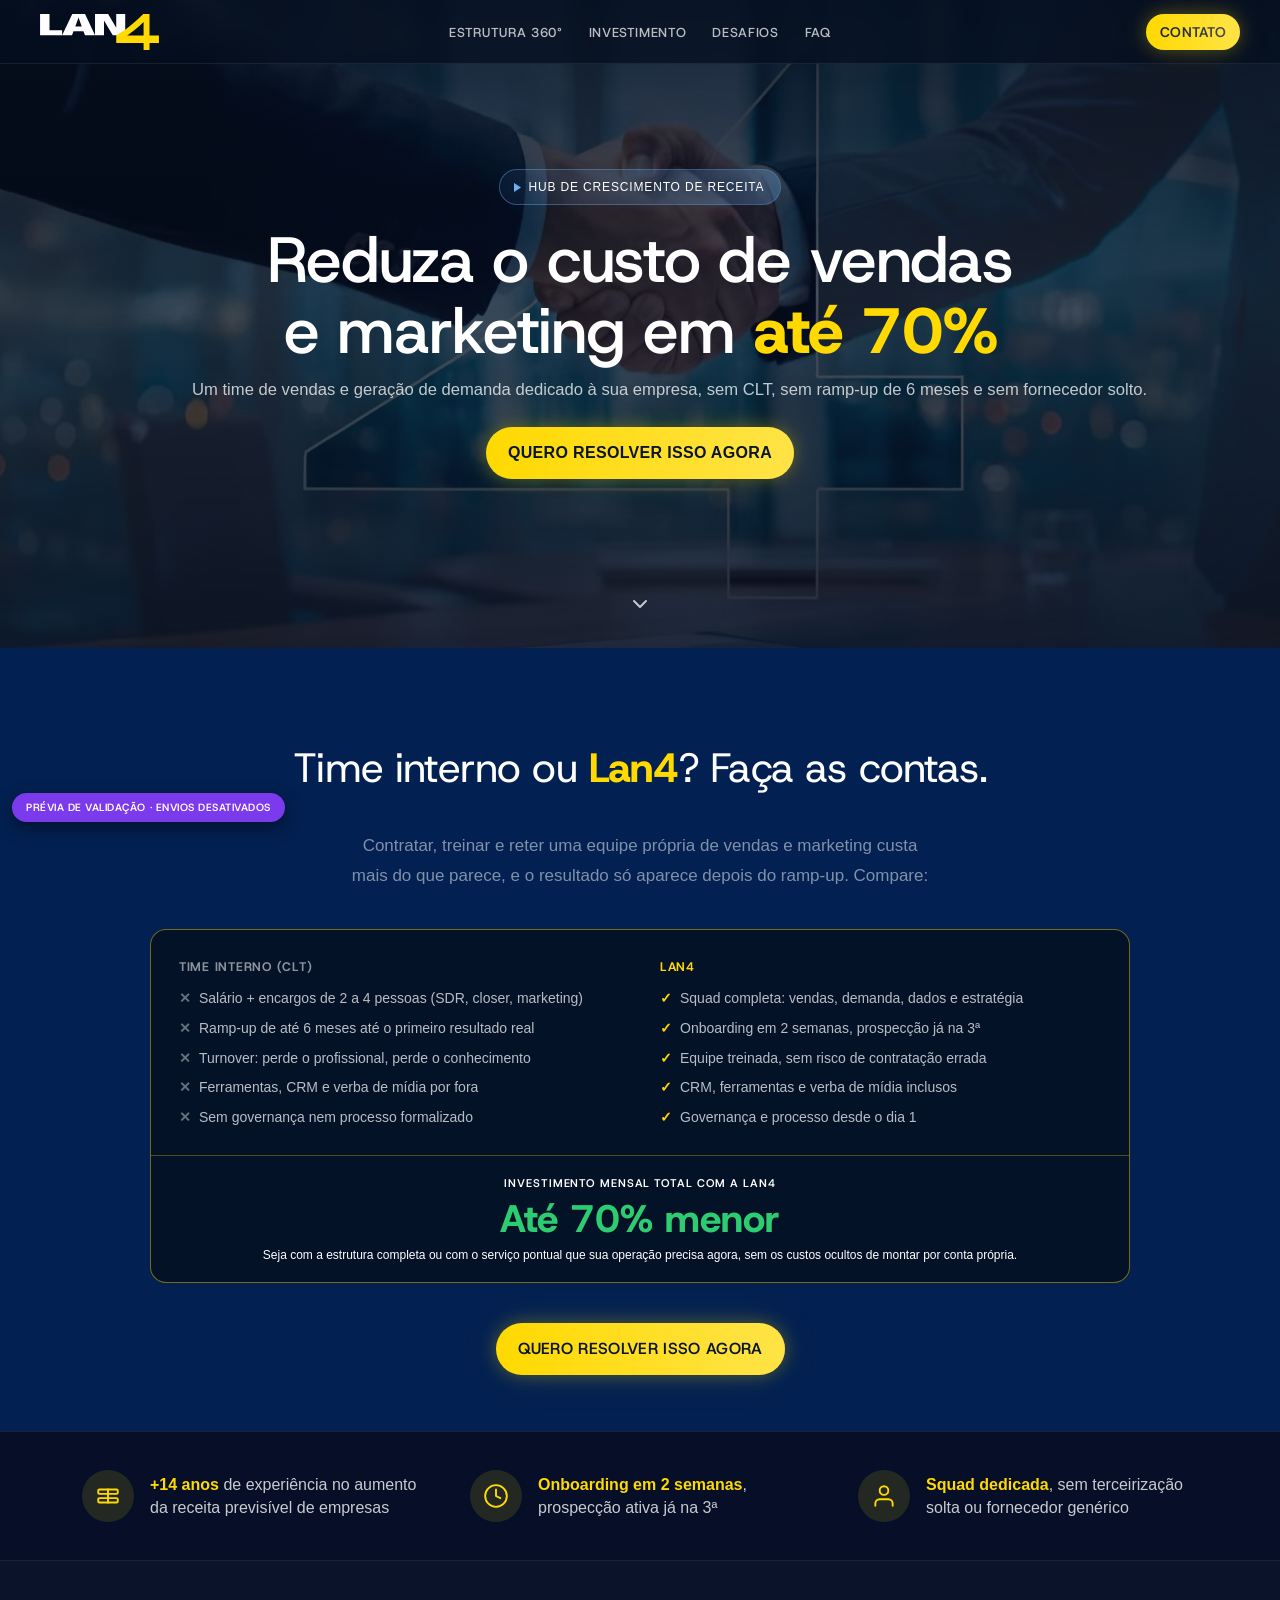
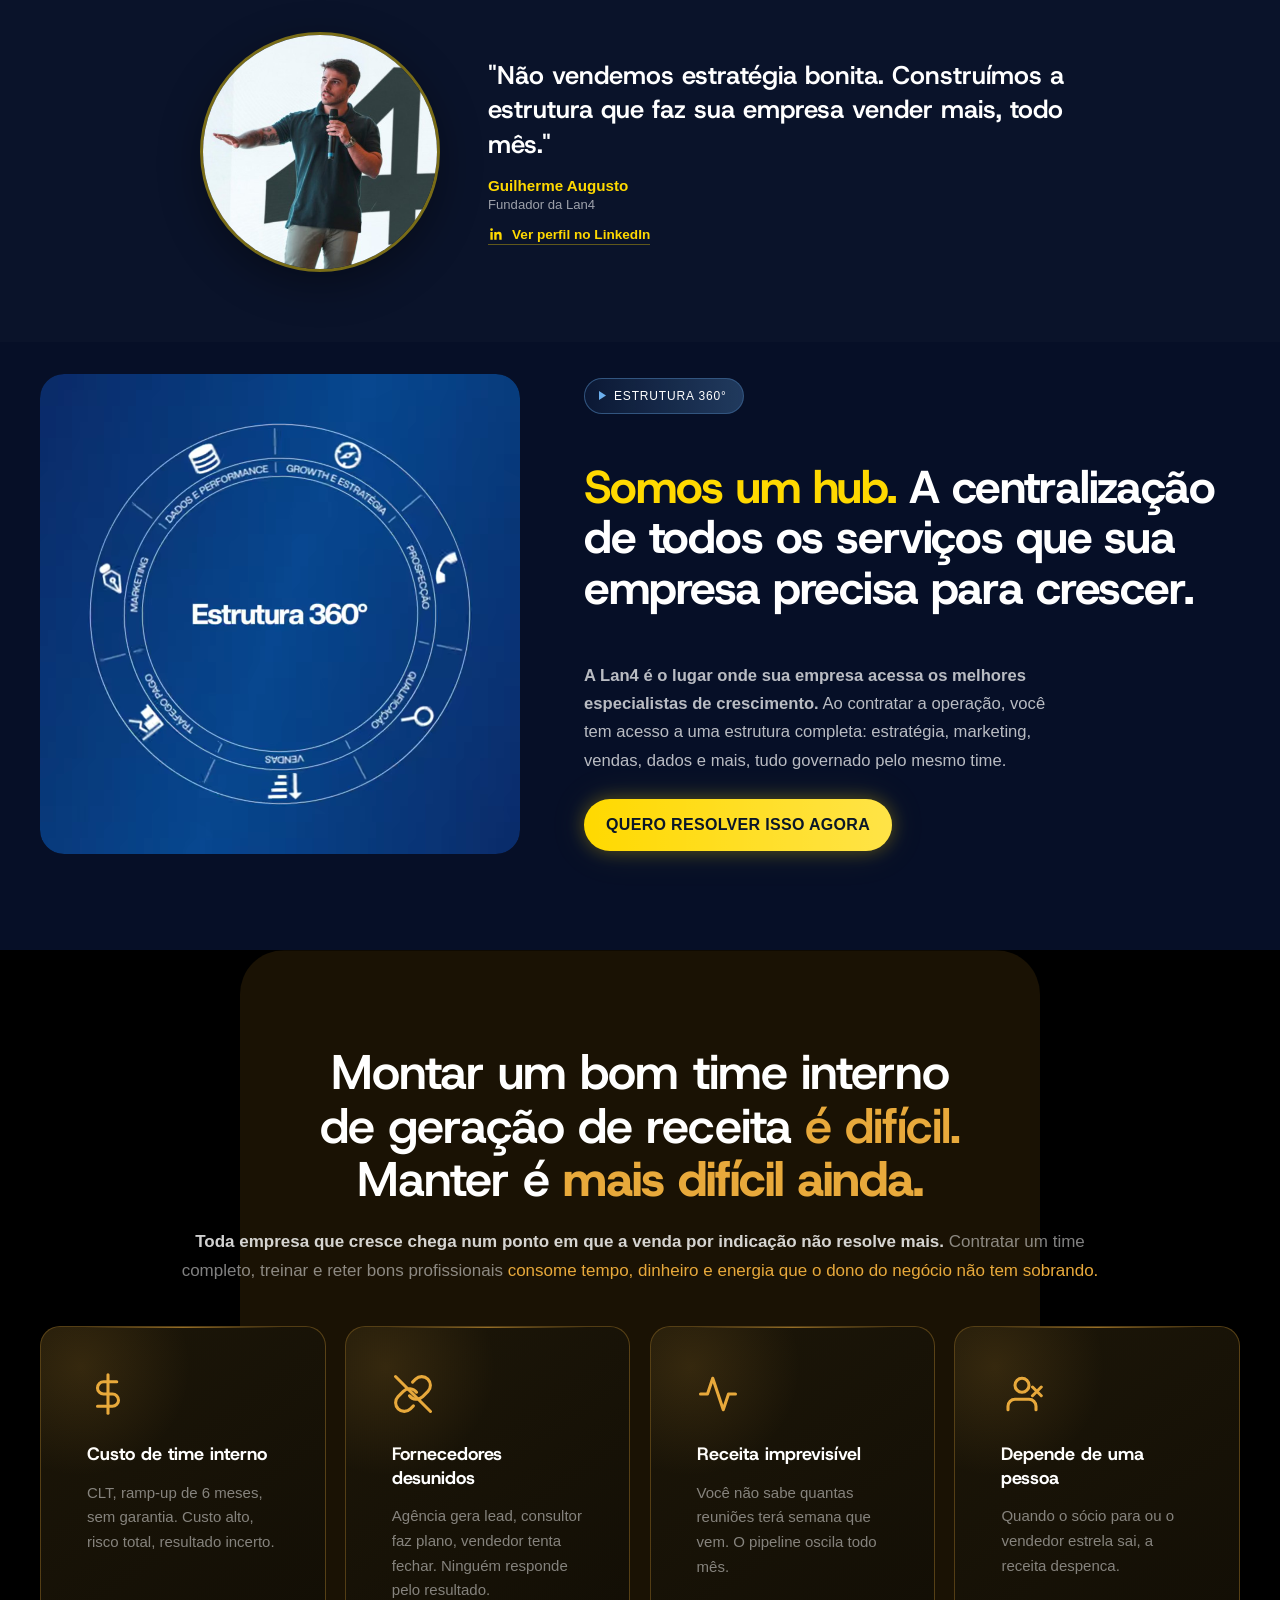
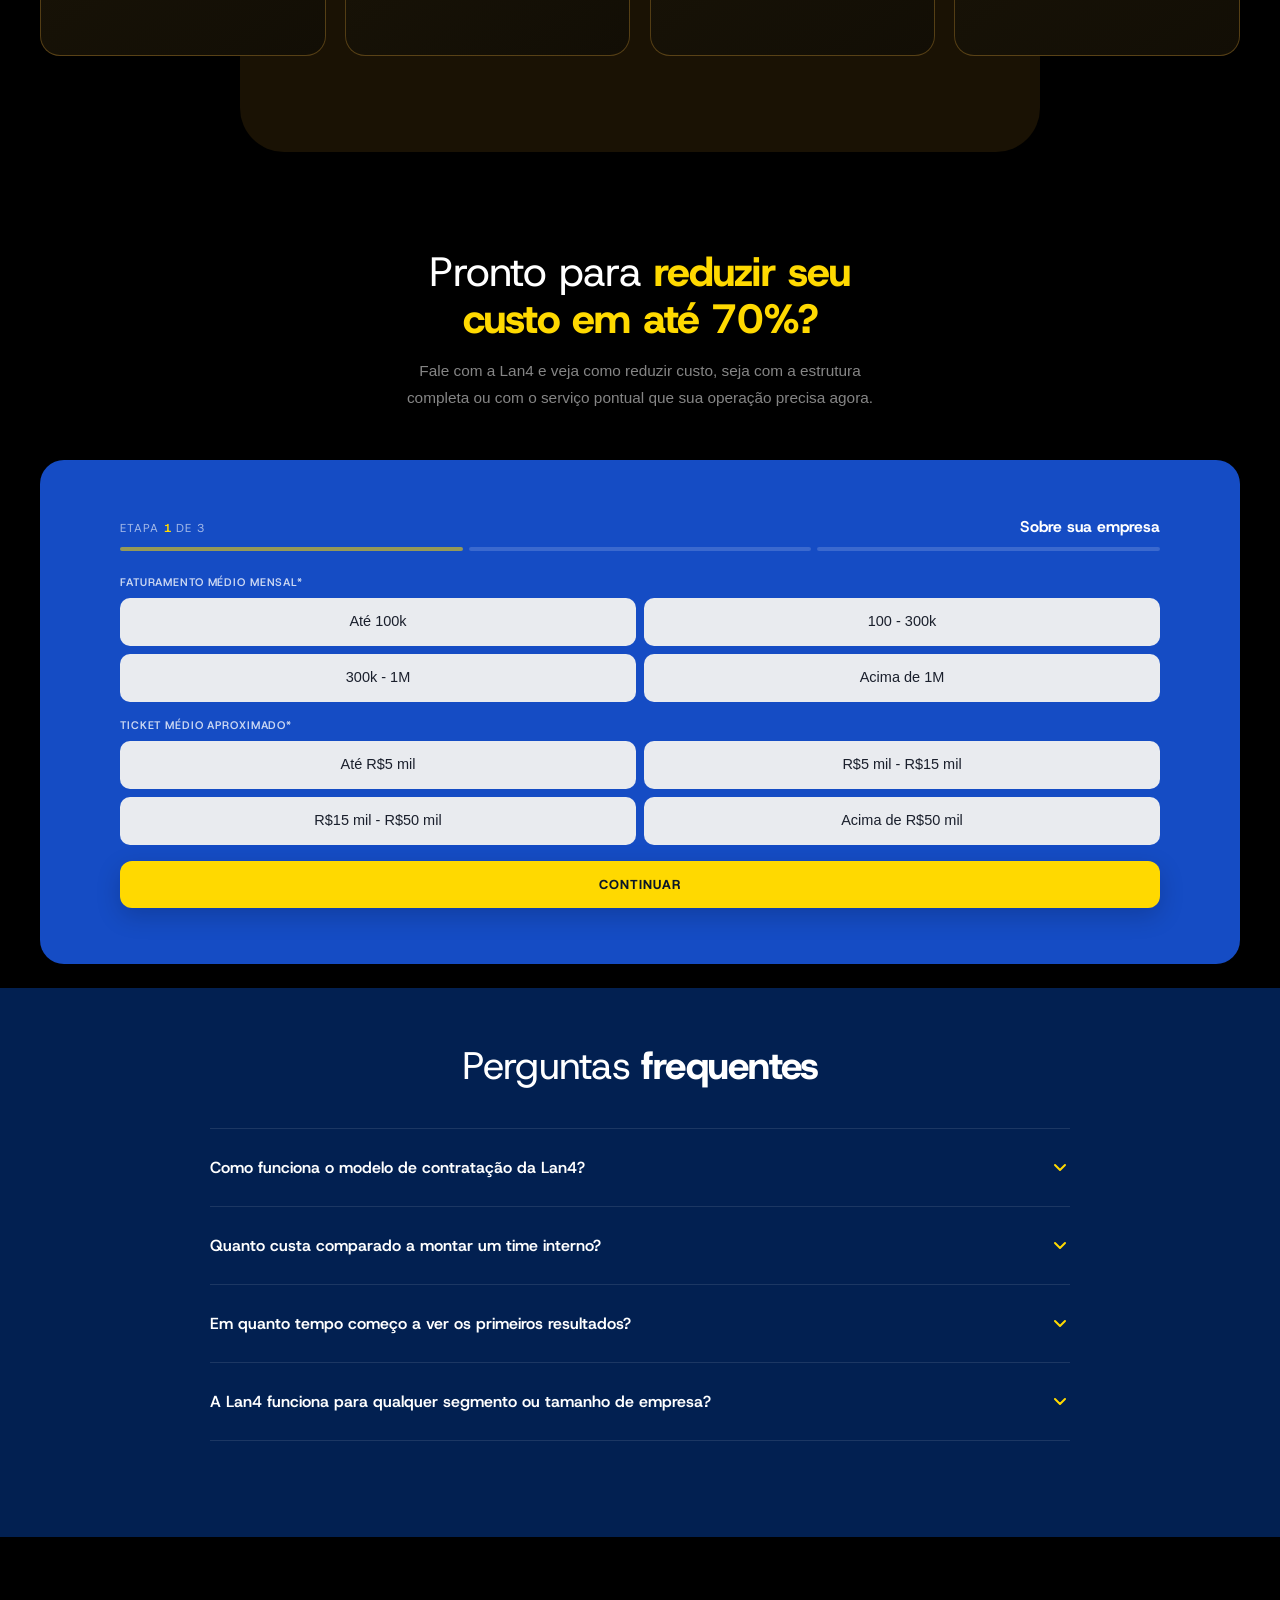
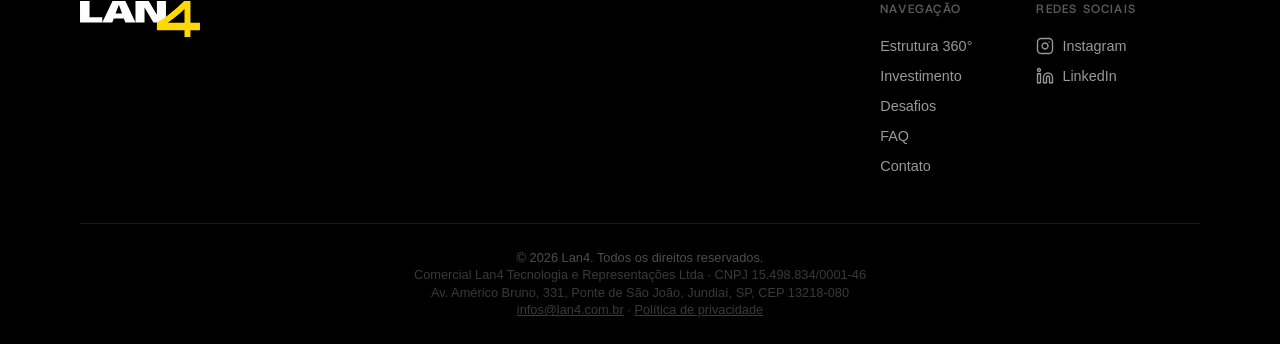
==== commit 8d4f2a7f: "Corrige comparativo ilegivel no mobile (home + LP midia paga) No mobile as duas listas do comparativ" ====
--- a/index.html
+++ b/index.html
@@ -293,20 +293,26 @@
           <div class="compare-card compare-card--engine">
             <div class="compare-card-body">
               <div class="compare-list-cols">
-                <ul class="compare-list compare-list--checks" aria-label="Time interno (CLT)">
-                  <li>Salário + encargos de 2 a 4 pessoas (SDR, closer, marketing)</li>
-                  <li>Ramp-up de até 6 meses até o primeiro resultado real</li>
-                  <li>Turnover: perde o profissional, perde o conhecimento</li>
-                  <li>Ferramentas, CRM e verba de mídia por fora</li>
-                  <li>Sem governança nem processo formalizado</li>
-                </ul>
-                <ul class="compare-list compare-list--checks" aria-label="Lan4">
-                  <li>Squad completa: vendas, demanda, dados e estratégia</li>
-                  <li>Onboarding em 2 semanas, prospecção já na 3ª</li>
-                  <li>Equipe treinada, sem risco de contratação errada</li>
-                  <li>CRM, ferramentas e verba de mídia inclusos</li>
-                  <li>Governança e processo desde o dia 1</li>
-                </ul>
+                <div class="compare-list-group compare-list-group--cross">
+                  <p class="compare-list-heading">Time interno (CLT)</p>
+                  <ul class="compare-list compare-list--cross">
+                    <li>Salário + encargos de 2 a 4 pessoas (SDR, closer, marketing)</li>
+                    <li>Ramp-up de até 6 meses até o primeiro resultado real</li>
+                    <li>Turnover: perde o profissional, perde o conhecimento</li>
+                    <li>Ferramentas, CRM e verba de mídia por fora</li>
+                    <li>Sem governança nem processo formalizado</li>
+                  </ul>
+                </div>
+                <div class="compare-list-group compare-list-group--check">
+                  <p class="compare-list-heading compare-list-heading--lan4">Lan4</p>
+                  <ul class="compare-list compare-list--checks">
+                    <li>Squad completa: vendas, demanda, dados e estratégia</li>
+                    <li>Onboarding em 2 semanas, prospecção já na 3ª</li>
+                    <li>Equipe treinada, sem risco de contratação errada</li>
+                    <li>CRM, ferramentas e verba de mídia inclusos</li>
+                    <li>Governança e processo desde o dia 1</li>
+                  </ul>
+                </div>
               </div>
             </div>
             <div class="compare-card-footer compare-card-footer--engine">
--- a/css/variant-b.css
+++ b/css/variant-b.css
@@ -42,11 +42,76 @@
   min-width: 0;
 }
 
+/* Paleta da seção de dores: o site original usa vermelho vibrante
+   (#f02020) aqui, mas isso destoa do azul-marinho/amarelo do resto
+   da página, especialmente ao lado dos blocos mais refinados desta
+   variante (credibilidade, fundador). Substituído por âmbar escuro,
+   mantendo o peso emocional de "alerta" sem quebrar a identidade. */
+.problems-section-bg {
+  background: #1a1204;
+}
+
+.prob-accent {
+  color: #E8A93B;
+}
+
+.prob-card {
+  background: linear-gradient(145deg, #1c1608 0%, #120e05 100%);
+  border-color: rgba(232, 169, 59, .3);
+}
+
+.prob-card::before {
+  background: linear-gradient(90deg, transparent, rgba(232, 169, 59, .6), transparent);
+}
+
+.prob-card::after {
+  background: radial-gradient(circle, rgba(232, 169, 59, .13) 0%, transparent 70%);
+}
+
+.prob-card-icon {
+  color: #E8A93B;
+}
+
 /* Bloco de comparação de custo: título mais respirado quando reaproveitado
    fora do contexto original (que tinha o logo "Engine" como elemento visual
    central; aqui o texto puro assume esse papel). */
 .compare-title strong {
   color: var(--lan4-yellow, #FFD900);
+}
+
+/* Comparativo: título por grupo + ícone de "x" no grupo negativo.
+   No desktop as duas colunas lado a lado já deixam claro qual é qual
+   pelo alinhamento espacial; no mobile (grid vira 1 coluna) as duas
+   listas empilhavam sem nenhuma diferenciação visual e pareciam um
+   único bloco de 10 itens — o heading + ícone de x resolvem isso em
+   qualquer largura de tela. */
+.compare-list-heading {
+  font-family: 'Host Grotesk', sans-serif;
+  font-size: .78rem;
+  font-weight: 700;
+  letter-spacing: .06em;
+  text-transform: uppercase;
+  color: rgba(255, 255, 255, .55);
+  margin: 0 0 .9rem;
+}
+
+.compare-list-heading--lan4 {
+  color: #FFD900;
+}
+
+.compare-list--cross li::before {
+  content: '✕';
+  color: rgba(255, 255, 255, .4);
+  font-weight: 700;
+  flex-shrink: 0;
+}
+
+@media (max-width: 47.9375rem) {
+  .compare-list-group--cross {
+    padding-bottom: 1.4rem;
+    margin-bottom: 1.4rem;
+    border-bottom: 1px solid rgba(255, 255, 255, .1);
+  }
 }
 
 /* Formulário da home Versão B some do fluxo de "comparativo" pro fluxo de
